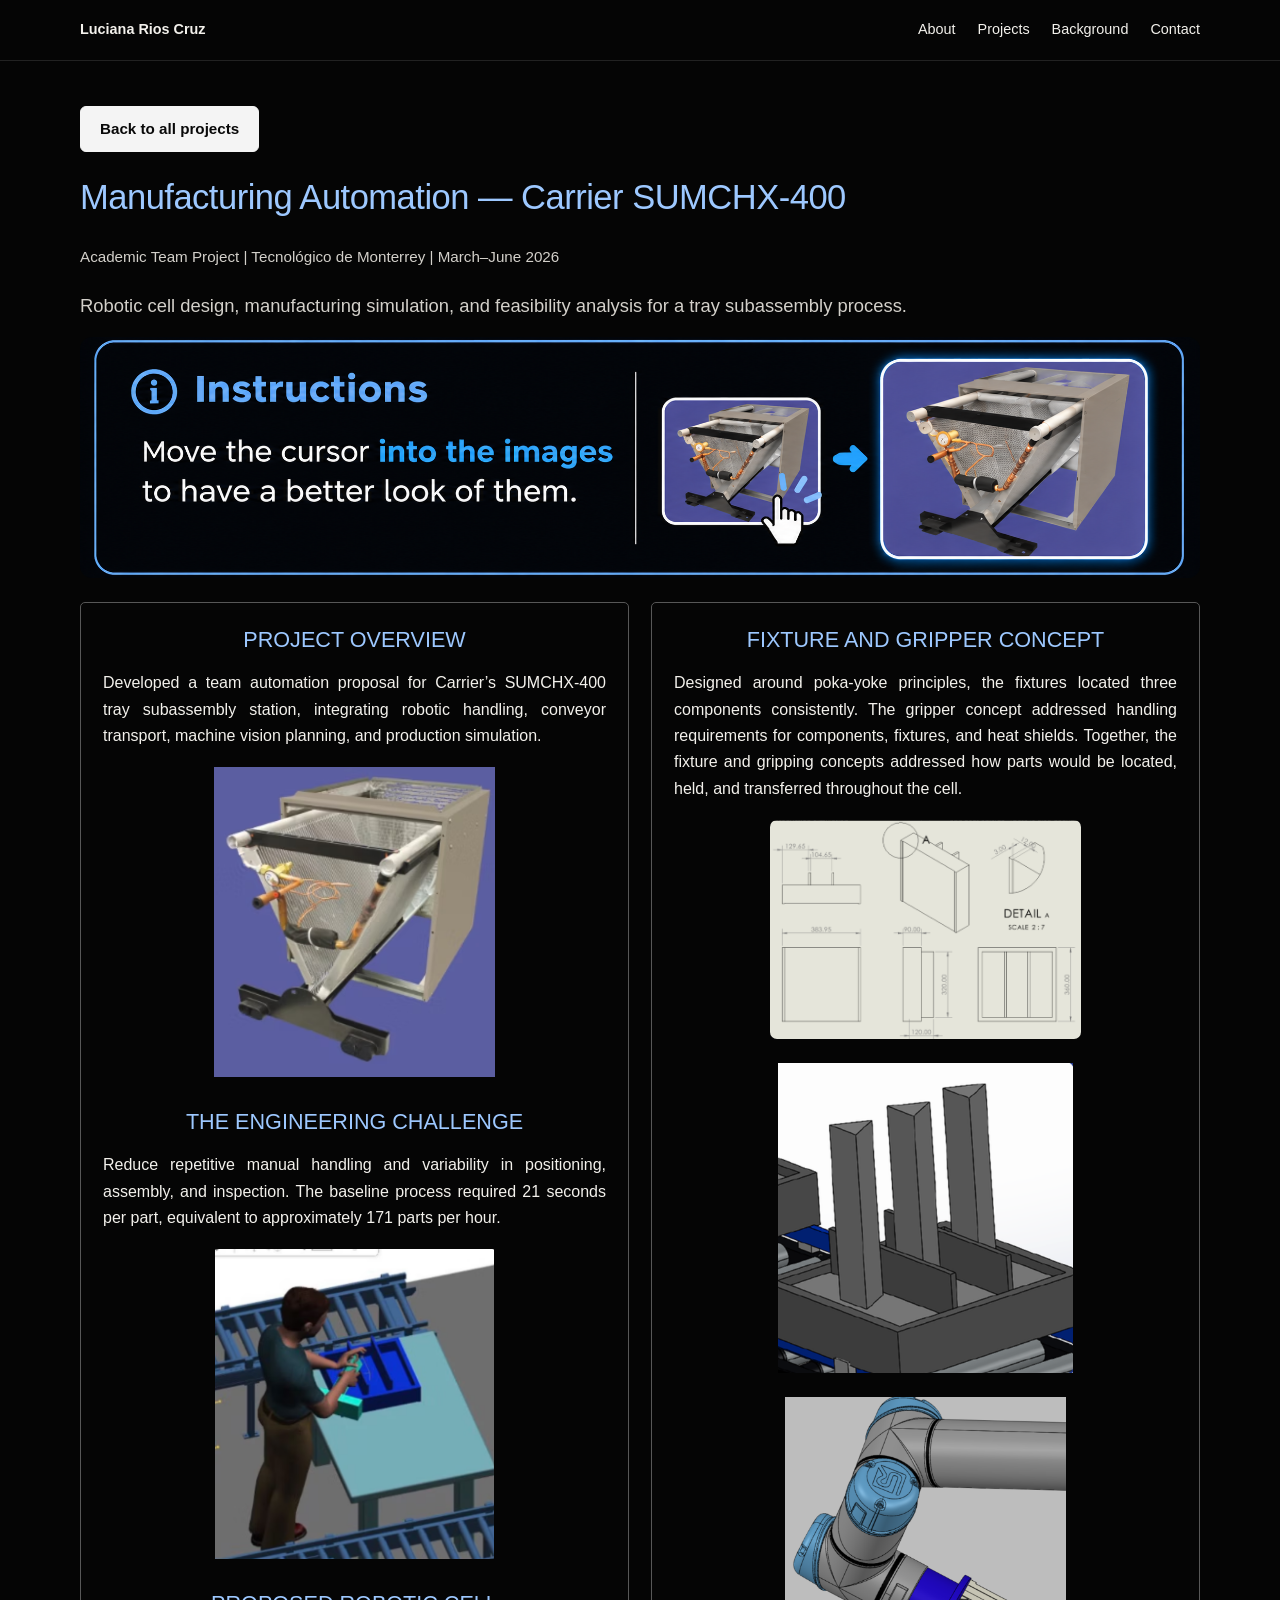
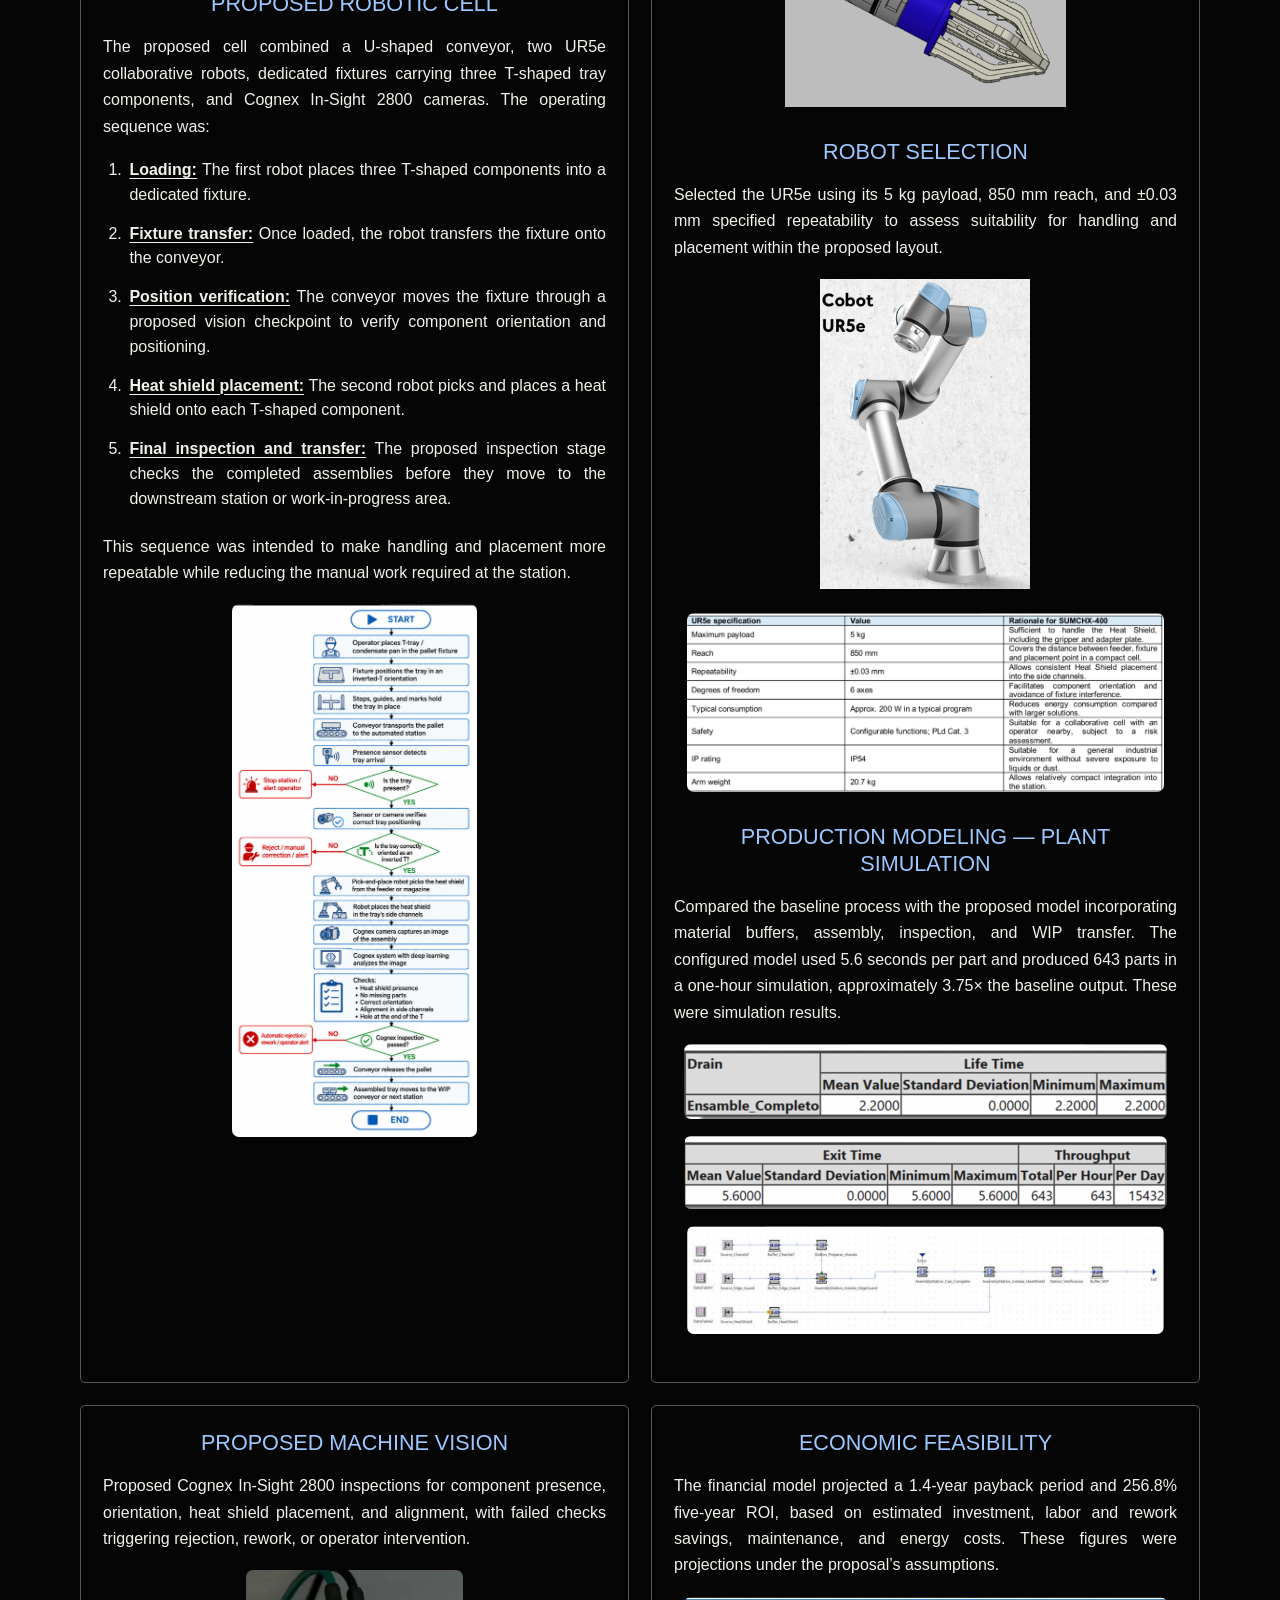
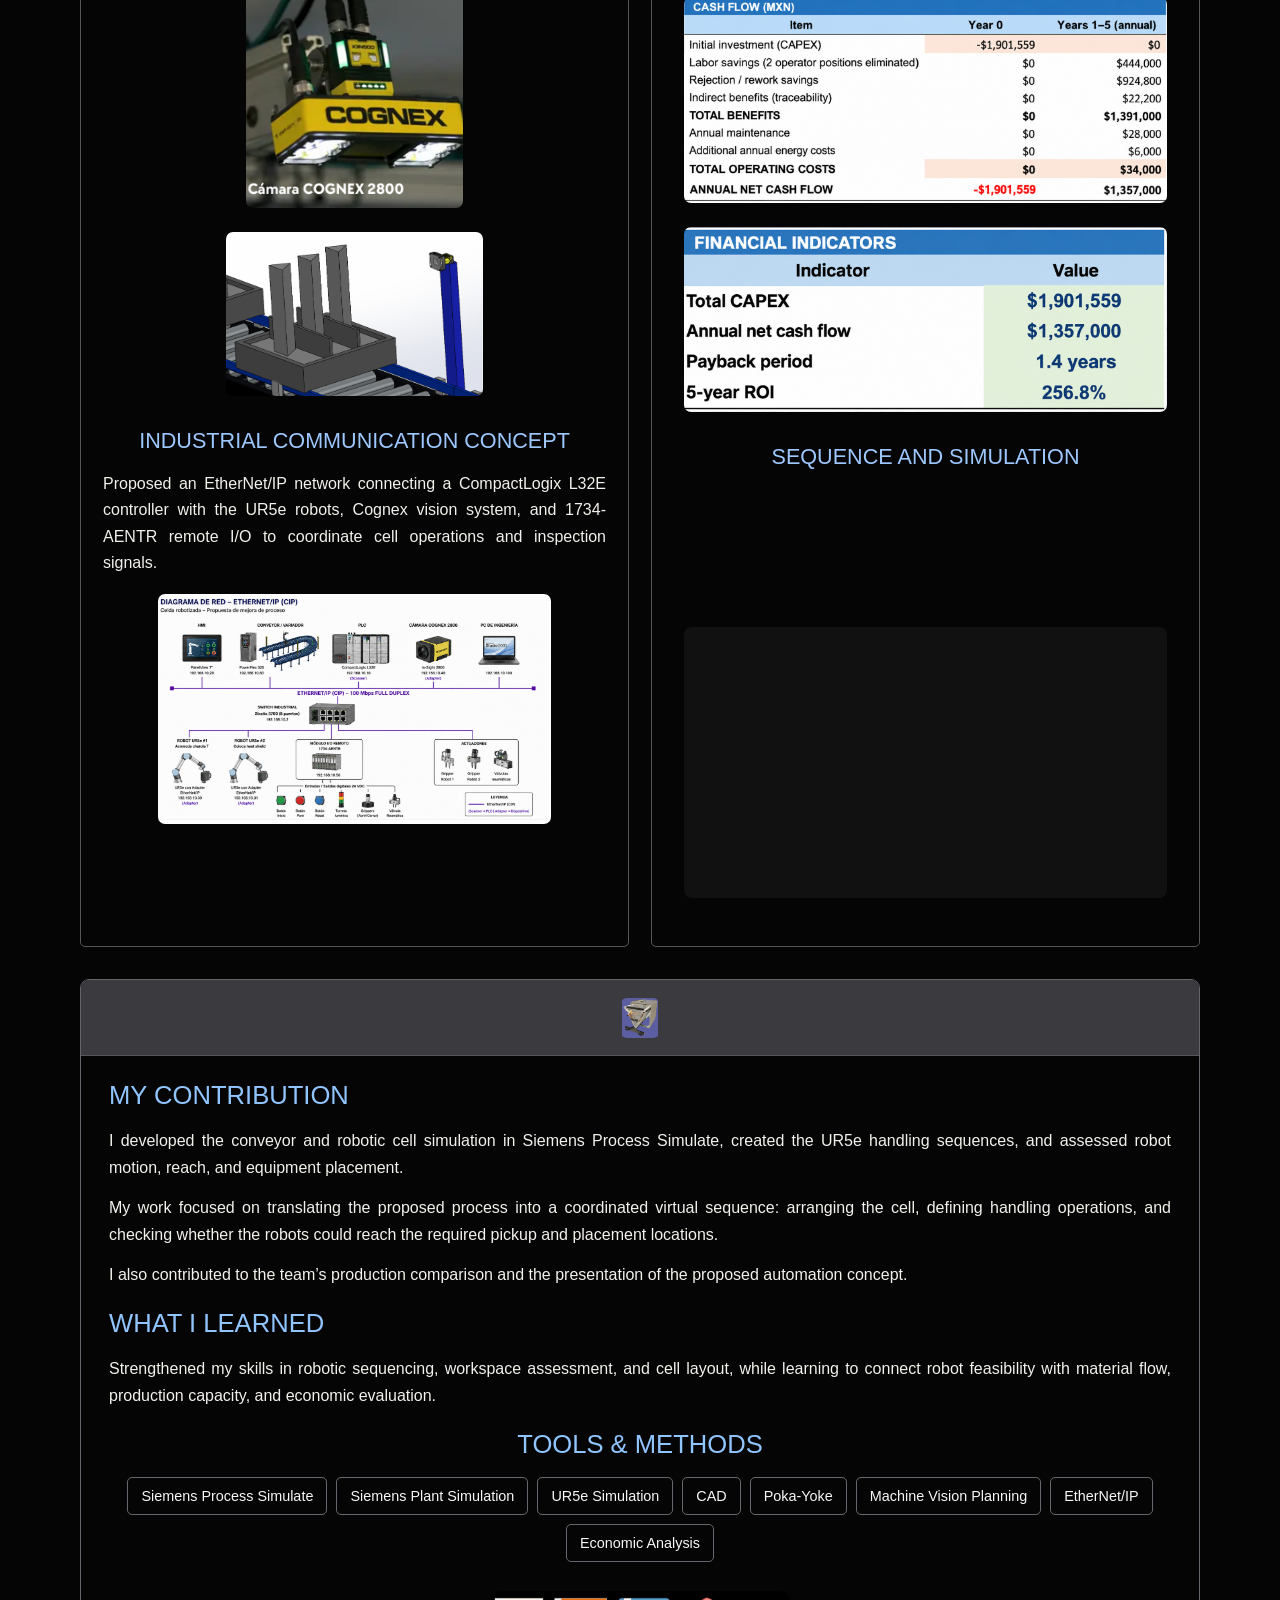
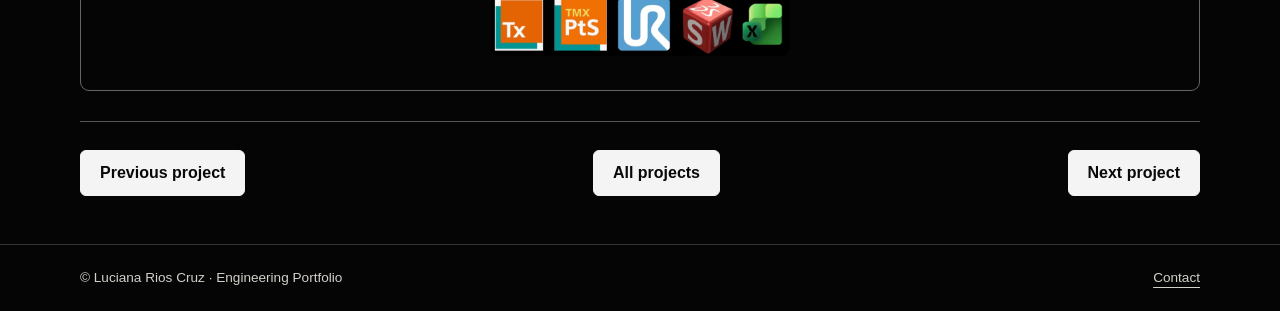
==== carrier.html @ 3697bbb5 "Update carrier.html" ====
<!DOCTYPE html>

<html lang="en">
<head>
<meta charset="utf-8"/><meta content="width=device-width, initial-scale=1" name="viewport"/><meta content="dark" name="color-scheme"/>
<meta content="Engineering portfolio of Luciana Rios Cruz: mechatronics, robotics, automation, vision and control." name="description"/>
<title>Manufacturing Automation — Carrier SUMCHX-400 | Luciana Rios Cruz</title>
<link href="style.css" rel="stylesheet"/>
<style>/* Carrier image sizes: balanced within the original two-column page. */
#main .carrier-figure { margin: 16px auto 24px; width: min(62%, 330px); min-width:0; text-align:center; }
#main .carrier-figure a {display:block; overflow:hidden; border-radius:7px; background:transparent;}
#main .carrier-figure img { display:block; width:100%; height:auto; max-height:310px; object-fit:contain; object-position:center; transition:transform .25s ease; }
#main .carrier-figure a:hover img {transform:none}
#main .carrier-figure a:focus-visible {outline:3px solid #91c6ff;outline-offset:3px}
/* Technical tables and simulation models need more horizontal space to remain readable. */
#main .carrier-figure:has(img[src="carrier-ur5e-specifications.png"]),
#main .carrier-figure:has(img[src="carrier-throughput-results.png"]),
#main .carrier-figure:has(img[src="carrier-plant-simulation-flow.png"]) { width:95%; max-width:620px; }
#main .carrier-figure:has(img[src="carrier-ur5e-specifications.png"]) img,
#main .carrier-figure:has(img[src="carrier-throughput-results.png"]) img,
#main .carrier-figure:has(img[src="carrier-plant-simulation-flow.png"]) img {max-height:none;}
/* The process flowchart belongs directly under Proposed Robotic Cell. */
#main .carrier-figure:has(img[src="carrier-process-flowchart.png"]) {width:min(80%, 245px)}
#main .carrier-figure:has(img[src="carrier-process-flowchart.png"]) img {max-height:none}
@media (max-width:650px){
 #main .carrier-figure {width:min(80%, 340px)}
 #main .carrier-figure:has(img[src="carrier-process-flowchart.png"]) {width:min(72%, 300px)}
 #main .carrier-figure:has(img[src="carrier-ur5e-specifications.png"]),
 #main .carrier-figure:has(img[src="carrier-throughput-results.png"]),
 #main .carrier-figure:has(img[src="carrier-plant-simulation-flow.png"]) {width:100%}
}
@media(prefers-reduced-motion:reduce){#main .carrier-figure img{transition:none}#main .carrier-figure a:hover img{transform:none}}
</style><style>
/* Carrier page typography and readability */
#main .project-top h1 {
  font-size: clamp(1.65rem, 2.7vw, 2.85rem) !important;
  line-height: 1.22 !important;
  letter-spacing: -0.015em;
  font-weight: 400;
  margin-bottom: 22px;
}
@media (min-width: 1050px) {
  #main .project-top h1 { white-space: nowrap; }
}
@media (max-width: 1049px) {
  #main .project-top h1 {
    font-size: clamp(1.55rem, 4.1vw, 2.6rem) !important;
    white-space: normal;
    overflow-wrap: normal;
  }
}
/* Preserve heading alignment; justify body copy in both columns and closing sections. */
#main .project-panel p,
#main .closing p,
#main .project-panel .robotic-sequence li {
  text-align: justify !important;
  text-justify: inter-word;
  hyphens: auto;
}
#main .project-panel .robotic-sequence {
  list-style: decimal outside !important;
  padding-left: 1.45em !important;
  margin: 14px 0 22px;
}
#main .project-panel .robotic-sequence li {
  display: list-item !important;
  margin: 0 0 14px;
  padding-left: 0.2em;
  line-height: 1.55;
}
#main .project-panel .robotic-sequence li u {
  text-decoration: underline;
  text-underline-offset: 3px;
  text-decoration-thickness: 1px;
}
#main .project-panel .robotic-sequence li strong { font-weight: 700; }
@media (max-width: 650px) {
  #main .project-panel p,
  #main .closing p,
  #main .project-panel .robotic-sequence li {
    hyphens: auto;
  }
}
</style><style>
/* Additional Carrier images, sized to match the Gamma-style examples. */
#main .carrier-figure:has(img[src="carrier-cognex-camera.png"]) {
    width: min(43%, 275px);
}
#main .carrier-figure:has(img[src="carrier-vision-checkpoint.png"]) {
    width: min(51%, 355px);
}
#main .carrier-figure:has(img[src="carrier-ethernet-network.png"]),
#main .carrier-figure:has(img[src="carrier-cash-flow.png"]),
#main .carrier-figure:has(img[src="carrier-financial-indicators.png"]),
#main .carrier-figure:has(img[src="carrier-sequence-editor.png"]) {
    width: 96%;
    max-width: 620px;
}
#main .carrier-figure:has(img[src="carrier-ethernet-network.png"]) img,
#main .carrier-figure:has(img[src="carrier-cash-flow.png"]) img,
#main .carrier-figure:has(img[src="carrier-financial-indicators.png"]) img,
#main .carrier-figure:has(img[src="carrier-sequence-editor.png"]) img {
    max-height: none;
}
#main .carrier-figure:has(img[src="carrier-vision-checkpoint.png"]) img,
#main .carrier-figure:has(img[src="carrier-cognex-camera.png"]) img {
    max-height: 280px;
}
@media (max-width: 650px) {
    #main .carrier-figure:has(img[src^="carrier-vision"]),
    #main .carrier-figure:has(img[src="carrier-cognex-camera.png"]) { width: 85%; }
    #main .carrier-figure:has(img[src="carrier-ethernet-network.png"]),
    #main .carrier-figure:has(img[src="carrier-cash-flow.png"]),
    #main .carrier-figure:has(img[src="carrier-financial-indicators.png"]),
    #main .carrier-figure:has(img[src="carrier-sequence-editor.png"]) { width: 100%; }
}
</style><style>
/* Responsive YouTube embed for Sequence and Simulation. */
#main .carrier-video-embed {
  width: 96%;
  max-width: 620px;
  aspect-ratio: 16 / 9;
  margin: 18px auto 24px;
  overflow: hidden;
  border-radius: 8px;
  background: #111;
}
#main .carrier-video-embed iframe {
  display: block;
  width: 100%;
  height: 100%;
  border: 0;
}
@media (max-width: 650px) {
  #main .carrier-video-embed { width: 100%; }
}
</style><style>
/* Match Gamma: both cards in each two-column pair share one height. */
#main .project-grid {
  display: grid !important;
  grid-template-columns: repeat(2, minmax(0, 1fr)) !important;
  gap: 22px !important;
  align-items: stretch !important;
}
#main .project-grid > .project-panel {
  box-sizing: border-box;
  min-width: 0;
  height: 100%;
  align-self: stretch;
}
@media (max-width: 700px) {
  #main .project-grid {
    grid-template-columns: minmax(0, 1fr) !important;
    gap: 18px !important;
  }
}
/* Maintain video proportions and avoid oversizing the cards. */
#main .carrier-video-embed {
  max-width: 620px;
  width: 96%;
  aspect-ratio: 16 / 9;
}
</style><style>
/* Compact network diagram for a better-balanced lower card row. */
#main .carrier-figure:has(img[src="carrier-ethernet-network.png"]) {
  width: min(78%, 460px) !important;
  max-width: 460px !important;
  margin: 14px auto 18px !important;
}
/* Image dimensions and cards remain unchanged; floating hover viewer replaces scale. */
#main .carrier-figure {position:relative}
#main .carrier-figure img {cursor:zoom-in}
#main .carrier-figure a:hover img,
#main .carrier-figure a:focus-visible img {transform:none!important;box-shadow:none!important}
@media(max-width:650px){
  #main .carrier-figure:has(img[src="carrier-ethernet-network.png"]){
    width:94%!important;max-width:none!important;
  }
}
.carrier-hover-preview {
  position:fixed;
  z-index:1200;
  pointer-events:none;
  display:flex;
  opacity:0;
  visibility:hidden;
  transform:translateY(7px);
  transition:opacity 260ms ease, transform 260ms ease, visibility 260ms ease;
  box-sizing:border-box;
  padding:7px;
  background:#151515;
  border:1px solid #777;
  border-radius:10px;
  box-shadow:0 12px 38px rgba(0,0,0,.8);
  align-items:center;
  justify-content:center;
}
.carrier-hover-preview.is-visible {
  opacity:1;
  visibility:visible;
  transform:translateY(0);
}
@media(prefers-reduced-motion:reduce){
  .carrier-hover-preview{transition:none;}
}
.carrier-hover-preview img {
  display:block;
  width:100%;
  height:100%;
  object-fit:contain;
  border-radius:5px;
}
@media(hover:none),(pointer:coarse){.carrier-hover-preview{display:none!important}}
#main .carrier-hover-banner {
  margin:18px auto 4px;
  width:100%;
  max-width:100%;
  text-align:center;
}
#main .carrier-hover-banner img {
  display:block;
  width:100%;
  height:auto;
  border-radius:12px;
}
</style>
<style>
/* Carrier project final summary: one bordered table-like card. */
#main .carrier-summary-card {
  display: block !important;
  width: 100%;
  max-width: none;
  padding: 0 !important;
  margin: 32px 0 30px !important;
  border: 1px solid #64656b !important;
  border-radius: 9px !important;
  overflow: hidden;
  background: #050505 !important;
  box-sizing: border-box;
}
#main .carrier-summary-header {
  height: 76px;
  background: #3b3b3f;
  border-bottom: 1px solid #57575b;
  display: flex;
  justify-content: center;
  align-items: center;
}
#main .carrier-summary-header img {
  width: 40px;
  height: 40px;
  object-fit: contain;
  border-radius: 7px;
}
#main .carrier-summary-body {
  padding: 24px 28px 28px;
}
#main .carrier-summary-body section {
  display: block !important;
  margin: 0 0 20px !important;
  padding: 0 !important;
  border: 0 !important;
  background: transparent !important;
  text-align: left !important;
}
#main .carrier-summary-body section:last-child { margin-bottom: 0 !important; }
#main .carrier-summary-body section h2 {
  text-align: left !important;
  margin: 0 0 16px !important;
  color: #91c5ff;
  font-size: clamp(1.3rem, 2vw, 1.75rem);
  line-height: 1.25;
  font-weight: 400;
}
#main .carrier-summary-body section p {
  text-align: justify !important;
  text-justify: inter-word;
  line-height: 1.65;
  margin: 0 0 14px;
}
#main .carrier-summary-body .tags {
  display: flex !important;
  flex-wrap: wrap;
  justify-content: center;
  gap: 9px !important;
  list-style: none;
  margin: 8px 0 16px !important;
  padding: 0 !important;
}
#main .carrier-summary-body .tags li {
  display: inline-block !important;
  border: 1px solid #66676e !important;
  border-radius: 5px !important;
  padding: 9px 13px !important;
  margin: 0 !important;
  color: #f7f7f7;
  background: transparent !important;
  white-space: normal;
  line-height: 1.25;
}
#main .carrier-tools-logos {
  width: min(310px, 95%);
  max-width: 100%;
  margin: 14px auto 0;
  text-align: center;
}
#main .carrier-tools-logos img {
  width: 100%; height: auto;
  display: block;
  border-radius: 10px;
  transition: transform .2s ease;
}
@media(hover:hover) and (pointer:fine){
  #main .carrier-tools-logos a:hover img {transform:scale(1.07)}
}
@media(max-width:650px){
  #main .carrier-summary-body {padding: 20px 18px 24px}
  #main .carrier-summary-header {height: 64px}
  #main .carrier-summary-body section p {hyphens:auto}
}
@media(prefers-reduced-motion:reduce){
 #main .carrier-tools-logos img {transition:none}
 #main .carrier-tools-logos a:hover img {transform:none}
}

/* Preserve justified prose; center only the Tools & Methods section. */
#main .carrier-summary-body .tools h2 {text-align:center!important}
#main .carrier-summary-body .tools .tags {justify-content:center!important}
#main .carrier-summary-body .tools .tags li {text-align:center!important}
/* The first section stays in its gray-header bordered card. */
#main .carrier-hover-banner {margin: 0 auto 2px!important; padding:0!important}
#main .carrier-hover-banner img {width:100%;height:auto;display:block}
/* Remove excessive gaps around the illustration only. */
#main .project-top {margin-bottom:10px!important;padding-bottom:0!important}
#main .project-top .subtitle {margin-bottom:0!important}
#main .project-grid {margin-top:12px!important}
</style>
<style>
/* Consistent accessible navigation buttons; leaves project cards untouched. */
#main .project-top .back.carrier-nav-button,
#main .project-navigation a.carrier-nav-button {
  display: inline-flex !important;
  align-items:center !important;
  justify-content:center !important;
  text-align:center !important;
  text-decoration:none !important;
  background:#f4f4f4 !important;
  color:#090909 !important;
  border:1px solid #f4f4f4 !important;
  border-radius:6px !important;
  padding:12px 19px !important;
  line-height:1.25 !important;
  font-weight:650 !important;
  min-height:46px !important;
  box-sizing:border-box !important;
  box-shadow:none !important;
  transition:background .18s ease,transform .18s ease !important;
}
#main .project-top .back.carrier-nav-button {margin-bottom:24px !important;}
#main .project-navigation a.carrier-nav-button:hover,
#main .project-top .back.carrier-nav-button:hover {
  background:#cfe5ff !important;
  border-color:#cfe5ff !important;
  transform:translateY(-2px);
}
#main .project-navigation a.carrier-nav-button:focus-visible,
#main .project-top .back.carrier-nav-button:focus-visible {
  outline:3px solid #90c5ff !important;
  outline-offset:3px !important;
}
#main .project-navigation {display:flex !important;align-items:center !important;justify-content:space-between !important;gap:16px !important;}
@media(max-width:600px) {
 #main .project-navigation {flex-wrap:wrap !important;justify-content:center !important;gap:10px !important;}
 #main .project-navigation a.carrier-nav-button {flex:1 1 145px !important;}
}
@media(prefers-reduced-motion:reduce) {
 #main .project-navigation a.carrier-nav-button,
 #main .project-top .back.carrier-nav-button {transition:none!important;}
}
</style>

<style>
/* Spacing adjustment only: description → Instructions → first card row. */
#main .project-top {margin-bottom:0!important;padding-bottom:0!important;}
#main .project-top .subtitle {margin-bottom:0!important;padding-bottom:0!important;}
#main .carrier-hover-banner {margin:0 auto!important;padding:0!important;line-height:0!important;}
#main .carrier-hover-banner img {display:block;width:100%;height:auto;}
#main .project-grid {margin-top:18px!important;}
</style>
<style>
/* Balanced breathing room around the Instructions illustration. */
#main .project-top .subtitle { margin-bottom: 16px !important; }
#main .carrier-hover-banner { margin: 0 auto 8px !important; }
#main .project-grid { margin-top: 24px !important; }
</style>
<style>
/* Separate, readable Plant Simulation tables stacked above the model. */
#main .carrier-figure.carrier-plant-table {
  width:96%; max-width:620px; margin:14px auto 17px;
}
#main .carrier-figure.carrier-plant-table img {
  width:100%; max-height:none; height:auto; object-fit:contain;
}
#main .carrier-figure.carrier-plant-table + .carrier-figure.carrier-plant-table {
  margin-top:0;
}
@media(max-width:650px){
  #main .carrier-figure.carrier-plant-table {width:100%}
}
</style></head>
<body>
<a class="skip" href="#main">Skip to content</a>
<header class="site-header"><nav aria-label="Main navigation" class="wrap"><a class="brand" href="index.html">Luciana Rios Cruz</a><div class="nav-links"><a href="index.html#about">About</a><a href="index.html#projects">Projects</a><a href="background.html">Background</a><a href="index.html#contact">Contact</a></div></nav></header>
<main class="wrap" id="main">
<div class="project-top"><a class="back carrier-nav-button" href="index.html#projects">Back to all projects</a><h1>Manufacturing Automation — Carrier SUMCHX-400</h1><p class="meta">Academic Team Project | Tecnológico de Monterrey | March–June 2026</p><p class="subtitle">Robotic cell design, manufacturing simulation, and feasibility analysis for a tray subassembly process.</p>
<figure class="carrier-hover-banner">
  <img src="carrier-hover-instruction.png"
       alt="Instructions: Move the cursor into the images to have a better look of them. A smaller Carrier tray assembly image becomes a larger preview."
       loading="eager">
</figure></div>
<div class="project-grid">
<div class="project-panel">
<section id="project-overview"><h2>PROJECT OVERVIEW</h2><p>Developed a team automation proposal for Carrier’s SUMCHX-400 tray subassembly station, integrating robotic handling, conveyor transport, machine vision planning, and production simulation.</p><figure class="carrier-figure"><a href="carrier-tray-assembly.png" rel="noopener noreferrer" target="_blank"><img alt="SUMCHX-400 tray subassembly reference" decoding="async" loading="lazy" src="carrier-tray-assembly.png"/></a></figure></section>
<section id="the-engineering-challenge"><h2>THE ENGINEERING CHALLENGE</h2><p>Reduce repetitive manual handling and variability in positioning, assembly, and inspection. The baseline process required 21 seconds per part, equivalent to approximately 171 parts per hour.</p><figure class="carrier-figure"><a href="carrier-manual-station.png" rel="noopener noreferrer" target="_blank"><img alt="Operator handling components at the tray assembly station in the simulation" decoding="async" loading="lazy" src="carrier-manual-station.png"/></a></figure></section>
<section id="proposed-robotic-cell"><h2>PROPOSED ROBOTIC CELL</h2><p>The proposed cell combined a U-shaped conveyor, two UR5e collaborative robots, dedicated fixtures carrying three T-shaped tray components, and Cognex In-Sight 2800 cameras. The operating sequence was:</p>
<ol class="robotic-sequence"><li><u><strong>Loading:</strong></u> The first robot places three T-shaped components into a dedicated fixture.</li><li><u><strong>Fixture transfer:</strong></u> Once loaded, the robot transfers the fixture onto the conveyor.</li><li><u><strong>Position verification:</strong></u> The conveyor moves the fixture through a proposed vision checkpoint to verify component orientation and positioning.</li><li><u><strong>Heat shield placement:</strong></u> The second robot picks and places a heat shield onto each T-shaped component.</li><li><u><strong>Final inspection and transfer:</strong></u> The proposed inspection stage checks the completed assemblies before they move to the downstream station or work-in-progress area.</li></ol>
<p>This sequence was intended to make handling and placement more repeatable while reducing the manual work required at the station.</p><figure class="carrier-figure"><a href="carrier-process-flowchart.png" rel="noopener noreferrer" target="_blank"><img alt="Proposed sequence from loading and inspection through tray release" decoding="async" loading="lazy" src="carrier-process-flowchart.png"/></a></figure></section>
</div>
<div class="project-panel">
<section id="fixture-and-gripper-concept"><h2>FIXTURE AND GRIPPER CONCEPT</h2><p>Designed around poka-yoke principles, the fixtures located three components consistently. The gripper concept addressed handling requirements for components, fixtures, and heat shields. Together, the fixture and gripping concepts addressed how parts would be located, held, and transferred throughout the cell.</p><figure class="carrier-figure"><a href="carrier-fixture-drawing.png" rel="noopener noreferrer" target="_blank"><img alt="Dimensional drawing of the fixture design" decoding="async" loading="lazy" src="carrier-fixture-drawing.png"/></a></figure><figure class="carrier-figure"><a href="carrier-fixture-model.png" rel="noopener noreferrer" target="_blank"><img alt="CAD model of a three-component positioning fixture" decoding="async" loading="lazy" src="carrier-fixture-model.png"/></a></figure><figure class="carrier-figure"><a href="carrier-robot-gripper.png" rel="noopener noreferrer" target="_blank"><img alt="Gripper design attached to a collaborative robot" decoding="async" loading="lazy" src="carrier-robot-gripper.png"/></a></figure></section>
<section id="robot-selection"><h2>ROBOT SELECTION</h2><p>Selected the UR5e using its 5 kg payload, 850 mm reach, and ±0.03 mm specified repeatability to assess suitability for handling and placement within the proposed layout.</p><figure class="carrier-figure"><a href="carrier-ur5e.png" rel="noopener noreferrer" target="_blank"><img alt="UR5e collaborative robot used in the proposed cell" decoding="async" loading="lazy" src="carrier-ur5e.png"/></a></figure><figure class="carrier-figure"><a href="carrier-ur5e-specifications.png" rel="noopener noreferrer" target="_blank"><img alt="Table of UR5e technical specifications and selection rationale" decoding="async" loading="lazy" src="carrier-ur5e-specifications.png"/></a></figure></section>
<section id="production-modeling-plant-simulation"><h2>PRODUCTION MODELING — PLANT SIMULATION</h2><p>Compared the baseline process with the proposed model incorporating material buffers, assembly, inspection, and WIP transfer. The configured model used 5.6 seconds per part and produced 643 parts in a one-hour simulation, approximately 3.75× the baseline output. These were simulation results.</p><figure class="carrier-figure carrier-plant-table"><a href="carrier-plant-lifetime.png" rel="noopener noreferrer" target="_blank"><img alt="Plant Simulation Life Time results: Ensemble_Completo mean 2.2 seconds" decoding="async" loading="lazy" src="carrier-plant-lifetime.png"/></a></figure><figure class="carrier-figure carrier-plant-table"><a href="carrier-plant-exit-throughput.png" rel="noopener noreferrer" target="_blank"><img alt="Plant Simulation Exit Time and Throughput results: 5.6 seconds per piece and 643 units per hour" decoding="async" loading="lazy" src="carrier-plant-exit-throughput.png"/></a></figure><figure class="carrier-figure"><a href="carrier-plant-simulation-flow.png" rel="noopener noreferrer" target="_blank"><img alt="Plant Simulation production flow model with sources buffers assembly and inspection" decoding="async" loading="lazy" src="carrier-plant-simulation-flow.png"/></a></figure></section>
</div>
<div class="project-panel">
<section id="proposed-machine-vision"><h2>PROPOSED MACHINE VISION</h2><p>Proposed Cognex In-Sight 2800 inspections for component presence, orientation, heat shield placement, and alignment, with failed checks triggering rejection, rework, or operator intervention.</p><figure class="carrier-figure"><a href="carrier-cognex-camera.png" rel="noopener noreferrer" target="_blank"><img alt="Cognex In-Sight 2800 industrial camera" decoding="async" loading="lazy" src="carrier-cognex-camera.png"/></a></figure><figure class="carrier-figure"><a href="carrier-vision-checkpoint.png" rel="noopener noreferrer" target="_blank"><img alt="Simulated camera checkpoint for tray orientation and presence" decoding="async" loading="lazy" src="carrier-vision-checkpoint.png"/></a></figure></section>
<section id="industrial-communication-concept"><h2>INDUSTRIAL COMMUNICATION CONCEPT</h2><p>Proposed an EtherNet/IP network connecting a CompactLogix L32E controller with the UR5e robots, Cognex vision system, and 1734-AENTR remote I/O to coordinate cell operations and inspection signals.</p><figure class="carrier-figure"><a href="carrier-ethernet-network.png" rel="noopener noreferrer" target="_blank"><img alt="Proposed EtherNet/IP architecture connecting robot controllers, cameras, PLC and I/O" decoding="async" loading="lazy" src="carrier-ethernet-network.png"/></a></figure></section>
</div>
<div class="project-panel">
<section id="economic-feasibility"><h2>ECONOMIC FEASIBILITY</h2><p>The financial model projected a 1.4-year payback period and 256.8% five-year ROI, based on estimated investment, labor and rework savings, maintenance, and energy costs. These figures were projections under the proposal’s assumptions.</p><figure class="carrier-figure"><a href="carrier-cash-flow.png" rel="noopener noreferrer" target="_blank"><img alt="Estimated cash flow in Mexican pesos for the automation proposal" decoding="async" loading="lazy" src="carrier-cash-flow.png"/></a></figure><figure class="carrier-figure"><a href="carrier-financial-indicators.png" rel="noopener noreferrer" target="_blank"><img alt="Projected investment, cash flow, payback and five-year ROI" decoding="async" loading="lazy" src="carrier-financial-indicators.png"/></a></figure></section><section id="sequence-and-simulation"><h2>SEQUENCE AND SIMULATION</h2><figure class="carrier-figure"><a href="carrier-sequence-editor.png" rel="noopener noreferrer" target="_blank"><img alt="Siemens Process Simulate robot sequence editor timeline" decoding="async" loading="lazy" src="carrier-sequence-editor.png"/></a></figure><div class="carrier-video-embed"><iframe allow="accelerometer; autoplay; clipboard-write; encrypted-media; gyroscope; picture-in-picture; web-share" allowfullscreen="True" loading="lazy" referrerpolicy="strict-origin-when-cross-origin" src="https://www.youtube-nocookie.com/embed/rNXQirdwtNo?autoplay=1&amp;mute=1&amp;loop=1&amp;playlist=rNXQirdwtNo&amp;playsinline=1&amp;rel=0" title="Carrier robotic cell sequence and simulation"></iframe></div></section>
</div>
</div>
<div class="closing carrier-summary-card"><div class="carrier-summary-header"><img alt="" loading="lazy" src="carrier-tray-assembly.png"/></div>



<div class="carrier-summary-body"><section id="my-contribution"><h2>MY CONTRIBUTION</h2><p>I developed the conveyor and robotic cell simulation in Siemens Process Simulate, created the UR5e handling sequences, and assessed robot motion, reach, and equipment placement.</p><p>My work focused on translating the proposed process into a coordinated virtual sequence: arranging the cell, defining handling operations, and checking whether the robots could reach the required pickup and placement locations.</p><p>I also contributed to the team’s production comparison and the presentation of the proposed automation concept.</p></section><section id="what-i-learned"><h2>WHAT I LEARNED</h2><p>Strengthened my skills in robotic sequencing, workspace assessment, and cell layout, while learning to connect robot feasibility with material flow, production capacity, and economic evaluation.</p></section><section class="tools"><h2>TOOLS &amp; METHODS</h2><ul class="tags"><li>Siemens Process Simulate</li><li>Siemens Plant Simulation</li><li>UR5e Simulation</li><li>CAD</li><li>Poka-Yoke</li><li>Machine Vision Planning</li><li>EtherNet/IP</li><li>Economic Analysis</li></ul><figure class="carrier-tools-logos"><a href="carrier-software-logos.png" rel="noopener noreferrer" target="_blank" title="View software logos"><img alt="Software used: Siemens Tecnomatix Process Simulate, Siemens Plant Simulation, Universal Robots, SolidWorks and Microsoft Excel" loading="lazy" src="carrier-software-logos.png"/></a></figure></section></div></div>
<nav aria-label="Project navigation" class="project-navigation"><a class="carrier-nav-button" href="cab-climate.html">Previous project</a><a class="button light carrier-nav-button" href="index.html#projects">All projects</a><a class="carrier-nav-button" href="machine-vision.html">Next project</a></nav>
</main><footer><div class="wrap">© Luciana Rios Cruz · Engineering Portfolio<a href="index.html#contact">Contact</a></div></footer>

<script>
(() => {
  // Mismo mecanismo de visualización flotante que Computed Torque Control.
  // El tamaño sigue la relación de aspecto natural de la imagen.
  const preview = document.createElement('div');
  preview.className = 'carrier-hover-preview';
  preview.setAttribute('aria-hidden','true');
  const enlarged = document.createElement('img');
  preview.appendChild(enlarged);
  document.body.appendChild(preview);
  const hoverCapable = window.matchMedia('(hover:hover) and (pointer:fine)');
  const hide = () => { preview.classList.remove('is-visible'); };

  // The enlarged image is pinned to the opposite side of the viewport.
  // It does not follow the cursor or cross into the source image's half.
  function fitAndPin(image) {
    const rect = image.getBoundingClientRect();
    const centerX = rect.left + rect.width / 2;
    const sourceOnLeft = centerX < window.innerWidth / 2;
    const margin = 16;
    const gutter = 28;
    const half = window.innerWidth / 2;
    const boxWidth = Math.max(120, half - margin - gutter);
    const boxHeight = Math.max(160, window.innerHeight - margin * 2);
    const iw = image.naturalWidth || image.width || 800;
    const ih = image.naturalHeight || image.height || 600;
    const ratio = iw / ih;
    const contentWidth = boxWidth - 16;
    const contentHeight = boxHeight - 16;
    const scale = Math.min(contentWidth / iw, contentHeight / ih);
    const w = Math.max(1, Math.round(iw * scale + 16));
    const h = Math.max(1, Math.round(ih * scale + 16));
    const left = sourceOnLeft
      ? window.innerWidth - margin - w
      : margin;
    const top = Math.max(margin, Math.round((window.innerHeight - h) / 2));
    preview.style.width = w + 'px';
    preview.style.height = h + 'px';
    preview.style.left = left + 'px';
    preview.style.top = top + 'px';
  }

  document.querySelectorAll('#main .carrier-figure img').forEach(img => {
    img.addEventListener('mouseenter', e => {
      if(!hoverCapable.matches) return;
      enlarged.src = img.currentSrc || img.src;
      enlarged.alt = img.alt || 'Enlarged image';
      fitAndPin(img);
      preview.classList.add('is-visible');
    });
    img.addEventListener('mouseleave', hide);
    img.addEventListener('click',hide);
  });
  window.addEventListener('scroll', hide, {passive:true});
  window.addEventListener('resize', hide);
  window.addEventListener('blur', hide);
  document.addEventListener('keydown',e => {if(e.key==='Escape') hide()});
})();
</script>
</body></html>
---- style.css ----
:root{color-scheme:dark;--bg:#050505;--text:#f3f1ec;--blue:#9dc8ff;--strong:#5795f4;--line:#575757;--muted:#d3d0ca}
*{box-sizing:border-box}html{scroll-behavior:smooth;scroll-padding-top:90px}body{margin:0;background:var(--bg);color:var(--text);font:1rem/1.65 Arial,Helvetica,sans-serif}.wrap{width:min(1120px,calc(100% - 64px));margin:auto}a{color:inherit;text-underline-offset:5px}a:hover{color:var(--blue)}a:focus-visible{outline:3px solid var(--blue);outline-offset:5px}h1,h2,h3,p{margin-top:0}h1,h2,h3{line-height:1.25}h1{font-size:clamp(2.1rem,4.5vw,3.2rem);font-weight:500;color:var(--blue);margin-bottom:20px}h2{font-weight:400;color:var(--blue);font-size:1.8rem;margin-bottom:24px}h3{font-weight:400;color:var(--blue);font-size:1.3rem}p{margin-bottom:18px}strong{font-weight:700}.site-header{border-bottom:1px solid #222}.site-header nav{display:flex;justify-content:space-between;align-items:center;gap:24px;padding:18px 0;font-size:.9rem}.brand{font-weight:700;text-decoration:none}.nav-links{display:flex;flex-wrap:wrap;gap:22px}.nav-links a{text-decoration:none}.skip{position:absolute;left:12px;top:-90px;padding:12px;background:white;color:black;z-index:10}.skip:focus{top:12px}.hero{padding:64px 0 0}.hero h1{font-weight:700;color:var(--strong);margin-bottom:4px}.profession{font-size:1.45rem;color:var(--blue);line-height:1.4;margin-bottom:32px}.intro-copy{max-width:940px;text-align:center;margin:0 auto 26px}.buttons{display:flex;flex-wrap:wrap;gap:10px;margin:28px 0}.button{display:inline-flex;align-items:center;justify-content:center;border:1px solid #bbb;border-radius:5px;padding:9px 17px;font-weight:700;text-decoration:none;min-height:44px}.button.light{background:#f4f4f4;color:#070707;border-color:#f4f4f4}.button:hover{background:#a1c9ff;color:#050505;border-color:#a1c9ff}.home-section{padding-top:94px}.education-grid{display:grid;grid-template-columns:1fr 1fr;gap:20px;margin-top:24px}.education{border:1px solid var(--line);border-radius:5px;padding:25px}.education h3{margin-bottom:12px}.education-place{margin-bottom:6px}.meta{color:var(--muted);font-size:.95rem}.projects-grid{display:grid;grid-template-columns:repeat(4,1fr);gap:38px 24px;margin-top:44px}.project-card{text-align:center;border-bottom:2px solid #555;display:flex;flex-direction:column;padding:0 4px 24px}.project-card h3{font-size:1.25rem;margin-bottom:14px}.project-card h3 a{text-decoration:none}.project-card p{margin-bottom:14px}.project-card .meta{margin-top:auto}.go{align-self:center;font-weight:bold;min-height:40px;padding:5px 15px}.timeline{display:grid;grid-template-columns:repeat(6,1fr);padding:0;list-style:none;gap:8px;margin:36px 0 50px}.timeline li{border-top:3px solid #5c9cf0;padding-top:14px}.timeline li:nth-child(2){border-color:#69b46a}.timeline li:nth-child(3){border-color:#d58b40}.timeline li:nth-child(4){border-color:#d9b44c}.timeline li:nth-child(5){border-color:#a47ae5}.timeline li:nth-child(6){border-color:#d17caa}.timeline span{font-weight:bold;font-size:.9rem;color:var(--blue)}.timeline p{font-size:.9rem;margin-top:8px;line-height:1.45}.contact{padding-bottom:60px}.project-top{padding:45px 0 30px}.back{display:inline-block;font-size:.95rem;margin-bottom:28px}.project-top h1{font-size:clamp(1.9rem,4vw,2.8rem)}.project-top .meta{margin:26px 0 22px}.subtitle{font-size:1.15rem;color:var(--muted)}.project-grid,.background-grid{display:grid;grid-template-columns:1fr 1fr;gap:20px;align-items:start}.project-panel{padding:24px 22px;border:1px solid var(--line);border-radius:5px;text-align:center;min-width:0}.project-panel section+section{margin-top:32px}.project-panel h2,.closing h2{font-size:1.35rem;font-weight:400;margin-bottom:16px}.project-panel h3{font-size:1.05rem;margin:22px 0 12px}.project-panel p{overflow-wrap:anywhere}.project-panel p:last-child{margin-bottom:0}.equation{font-family:Georgia,serif;font-size:1.15rem;padding:10px 0}.closing{padding:40px 0 0;text-align:center;max-width:960px;margin:auto}.closing section{margin-bottom:34px}.tags{list-style:none;display:flex;flex-wrap:wrap;justify-content:center;gap:8px;padding:0}.tags li{border:1px solid var(--line);padding:6px 12px;border-radius:4px;font-size:.9rem}.project-navigation{display:flex;justify-content:space-between;align-items:center;gap:18px;border-top:1px solid var(--line);padding:28px 0 48px;margin-top:30px}.background-grid .project-panel{height:100%}.background-grid h3{margin-top:24px}.background-grid p{margin-bottom:24px}footer{border-top:1px solid #333;padding:22px 0;font-size:.85rem;color:var(--muted)}footer .wrap{display:flex;justify-content:space-between;gap:20px}
@media(min-width:1500px){.wrap{width:min(1180px,calc(100% - 100px))}}
@media(max-width:950px){.projects-grid{grid-template-columns:repeat(2,1fr)}.timeline{grid-template-columns:repeat(3,1fr);row-gap:24px}}
@media(max-width:600px){.wrap{width:calc(100% - 36px)}.site-header nav{flex-direction:column;align-items:flex-start;gap:10px}.nav-links{gap:18px}.hero{padding-top:36px}.profession{font-size:1.2rem}.home-section{padding-top:60px}.intro-copy{text-align:left}.education-grid,.project-grid,.background-grid{grid-template-columns:1fr}.projects-grid{gap:28px 16px}.project-card h3{font-size:1.15rem}.project-card p{font-size:.95rem}.project-panel{padding:22px 17px}.project-navigation{flex-wrap:wrap;justify-content:center}.timeline{grid-template-columns:repeat(2,1fr)}h2{font-size:1.65rem}}
@media(max-width:380px){.projects-grid{grid-template-columns:1fr}}
@media(prefers-reduced-motion:reduce){html{scroll-behavior:auto}}

/* Intro portrait */
.intro-copy{display:grid;grid-template-columns:270px minmax(0,1fr);gap:38px;align-items:start;max-width:none;margin:36px 0 28px}.portrait{display:block;width:100%;height:auto;border-radius:5px}.intro-text p:last-child{margin-bottom:0}@media(max-width:750px){.intro-copy{grid-template-columns:210px minmax(0,1fr);gap:24px}}@media(max-width:600px){.intro-copy{grid-template-columns:1fr;gap:26px}.portrait{width:min(270px,100%);margin:auto}.intro-text{text-align:left}}
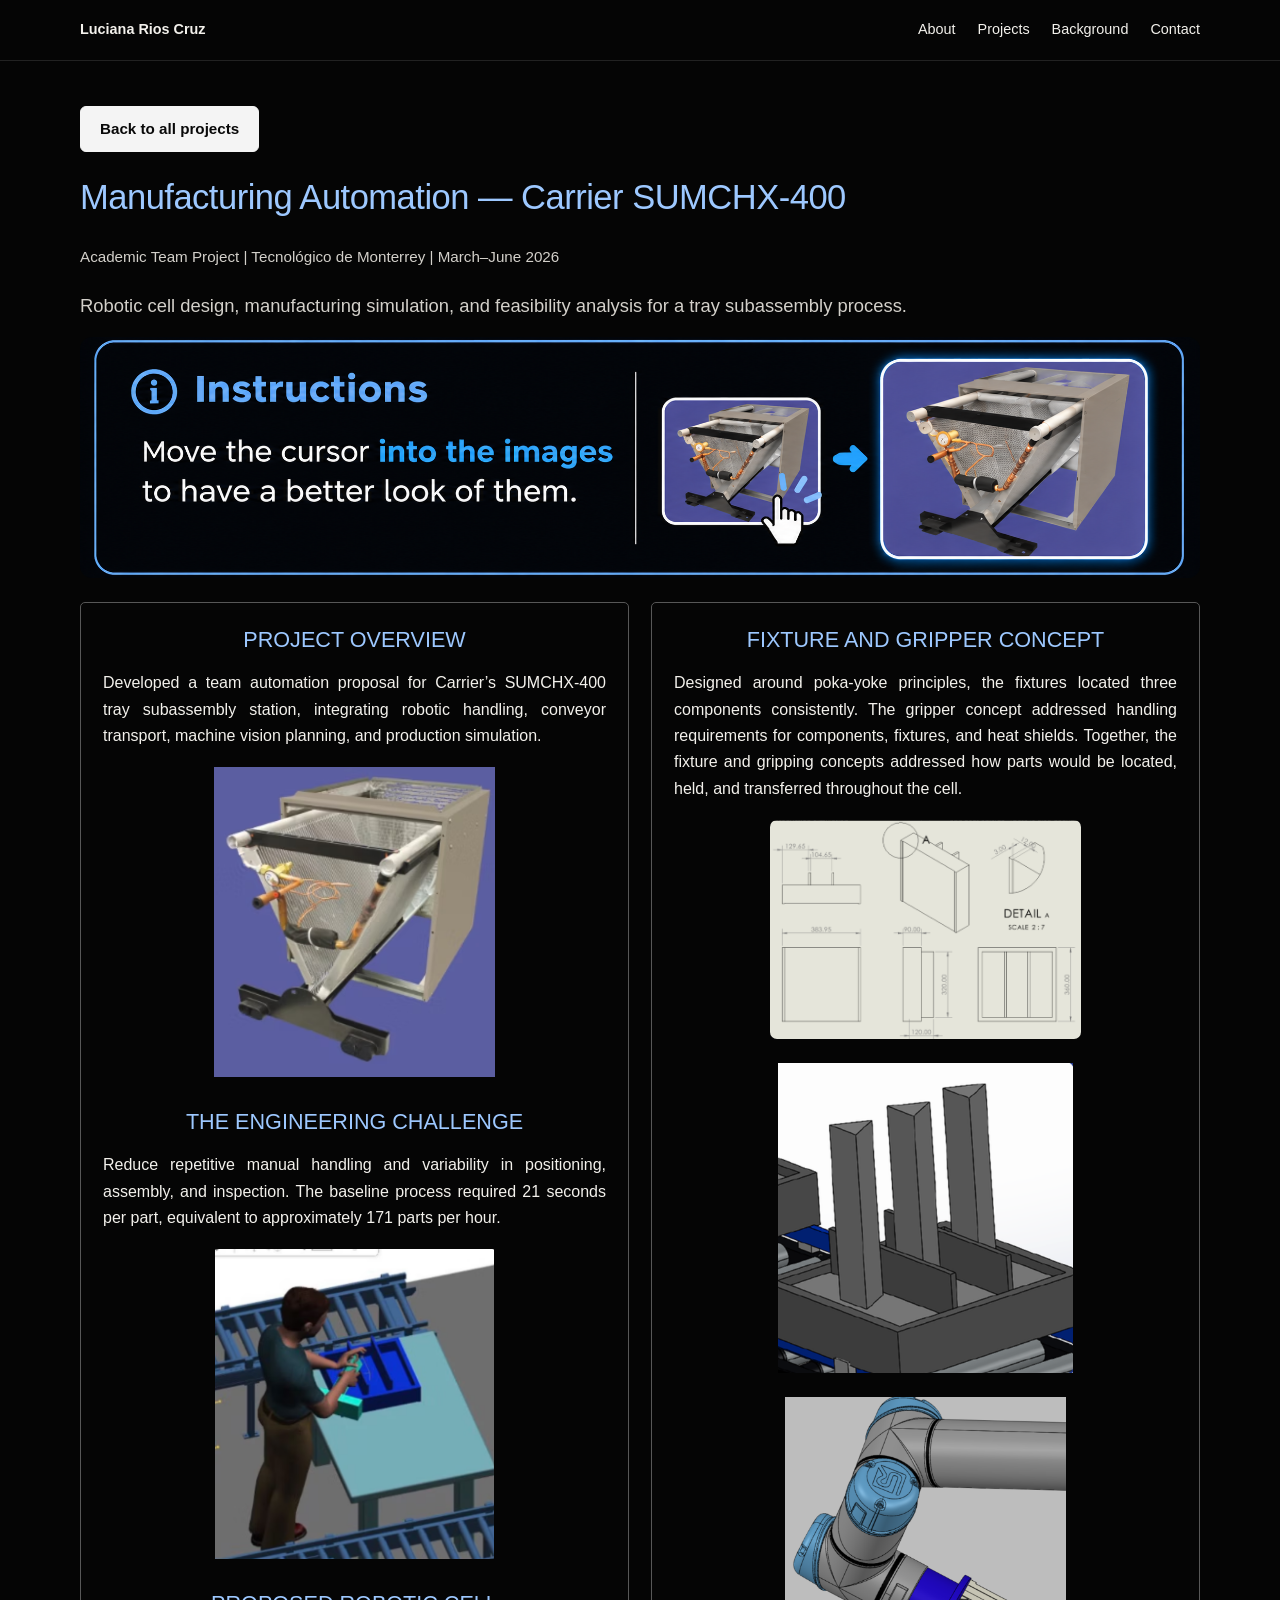
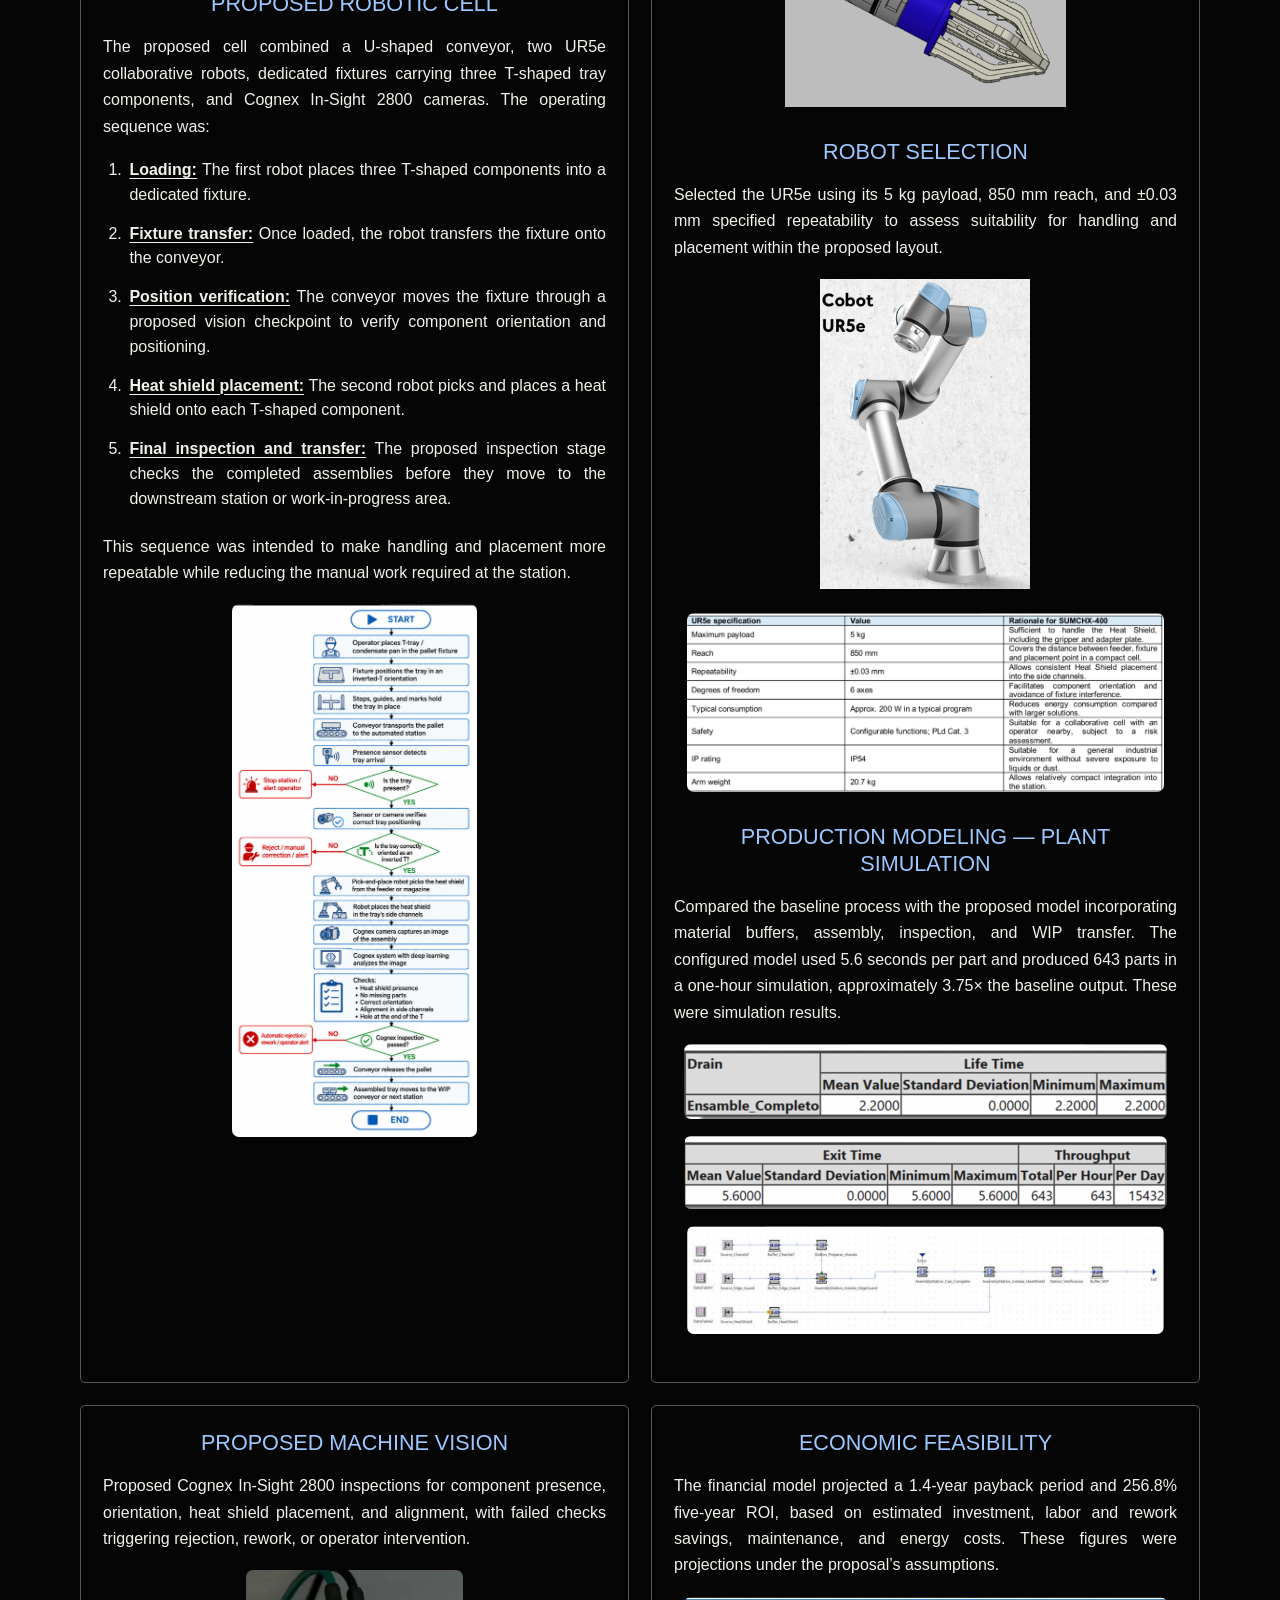
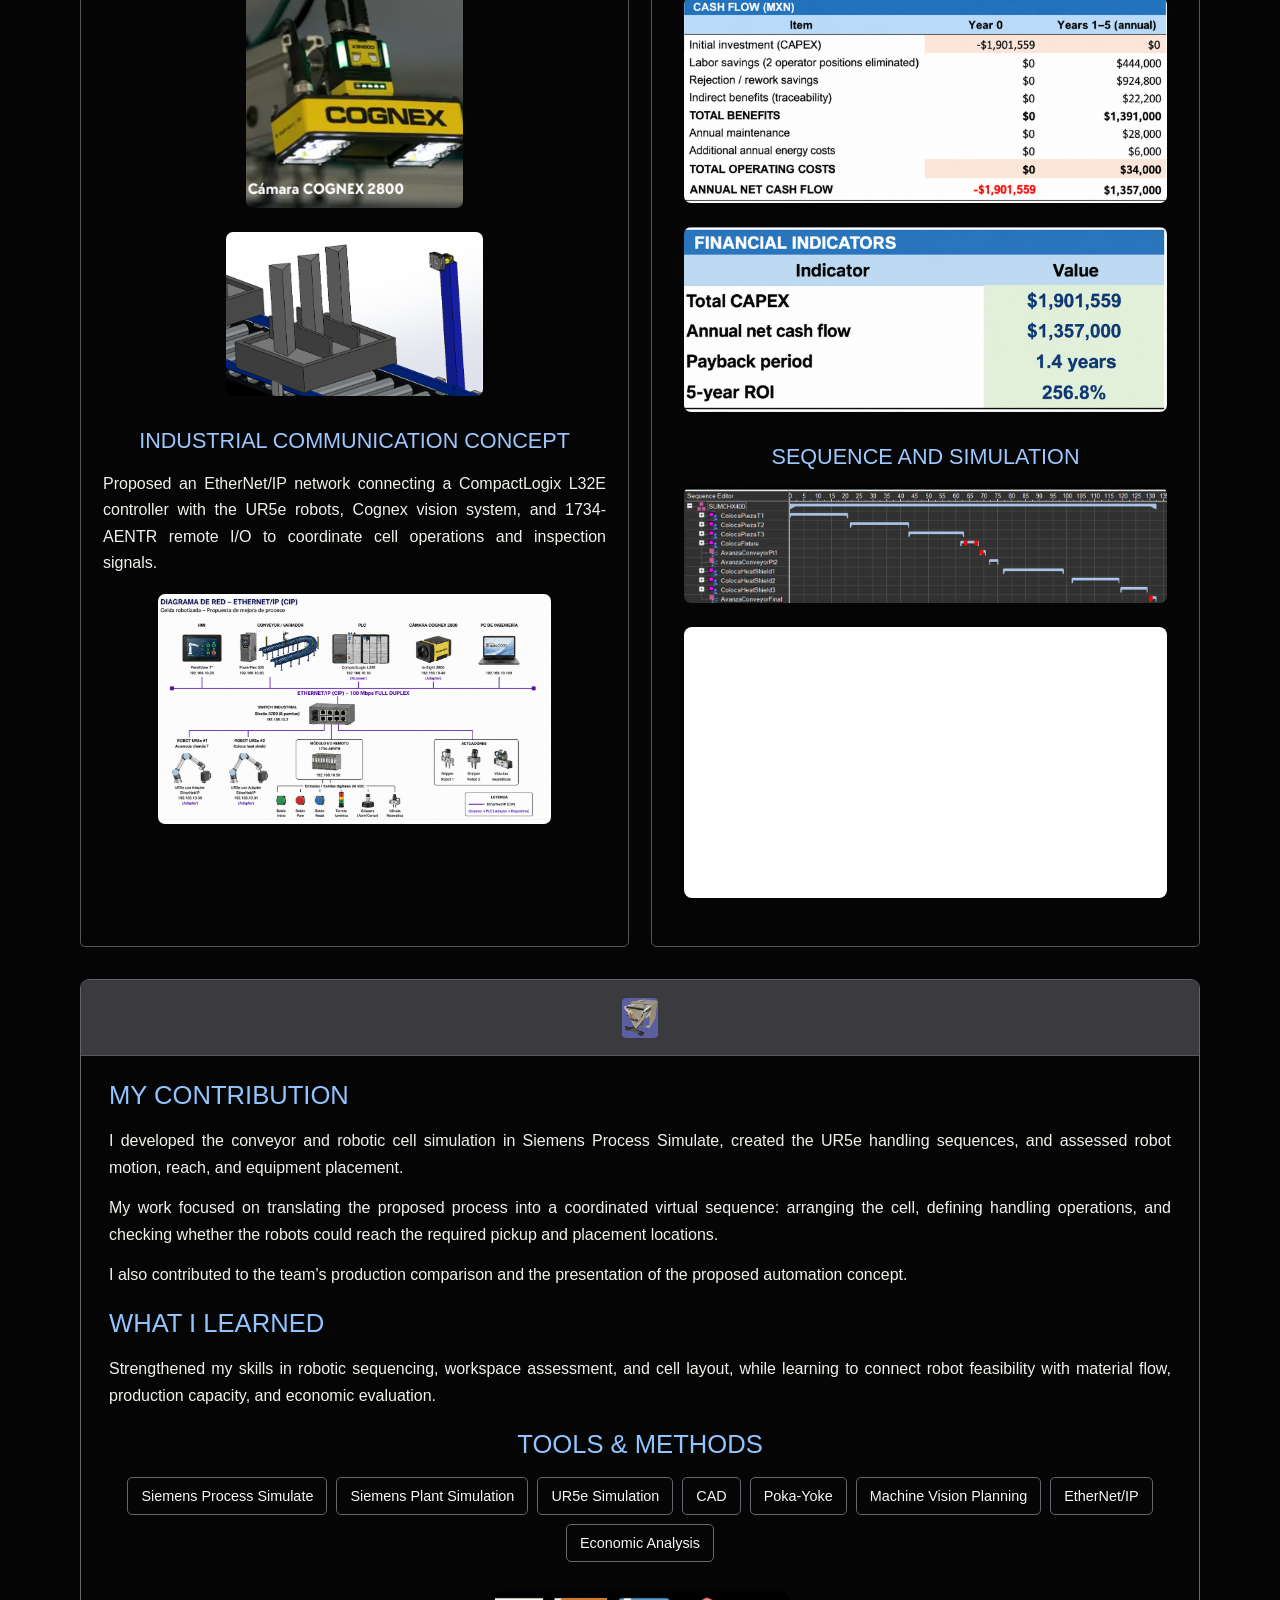
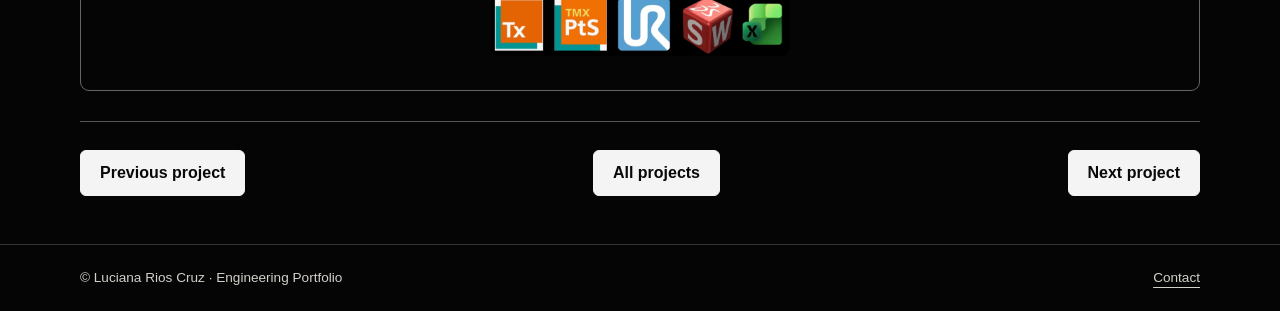
==== commit 105167cb: "Update carrier.html" ====
--- a/carrier.html
+++ b/carrier.html
@@ -20,11 +20,11 @@
 #main .carrier-figure:has(img[src="carrier-throughput-results.png"]) img,
 #main .carrier-figure:has(img[src="carrier-plant-simulation-flow.png"]) img {max-height:none;}
 /* The process flowchart belongs directly under Proposed Robotic Cell. */
-#main .carrier-figure:has(img[src="carrier-process-flowchart.png"]) {width:min(80%, 245px)}
+#main .carrier-figure:has(img[src="carrier-process-flowchart.png"]) {width:min(60%, 245px)}
 #main .carrier-figure:has(img[src="carrier-process-flowchart.png"]) img {max-height:none}
 @media (max-width:650px){
  #main .carrier-figure {width:min(80%, 340px)}
- #main .carrier-figure:has(img[src="carrier-process-flowchart.png"]) {width:min(72%, 300px)}
+ #main .carrier-figure:has(img[src="carrier-process-flowchart.png"]) {width:min(80%, 300px)}
  #main .carrier-figure:has(img[src="carrier-ur5e-specifications.png"]),
  #main .carrier-figure:has(img[src="carrier-throughput-results.png"]),
  #main .carrier-figure:has(img[src="carrier-plant-simulation-flow.png"]) {width:100%}
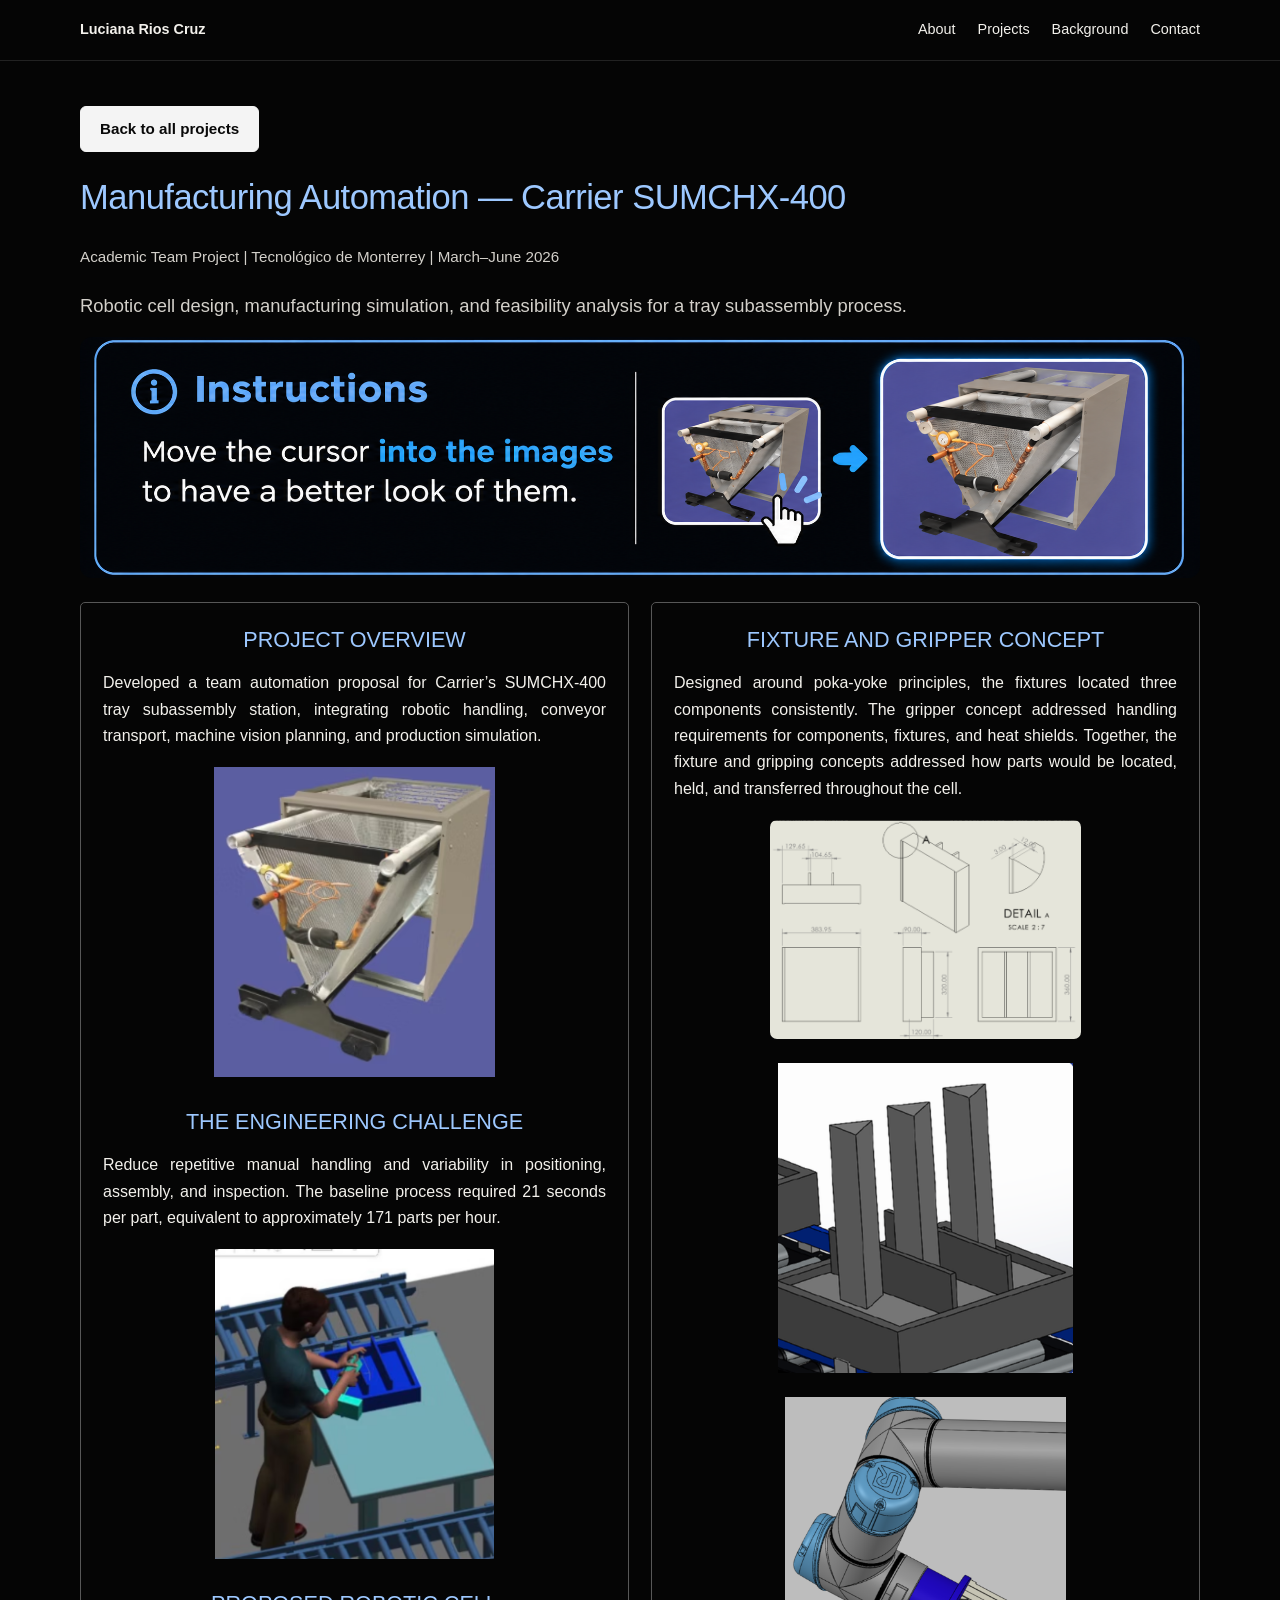
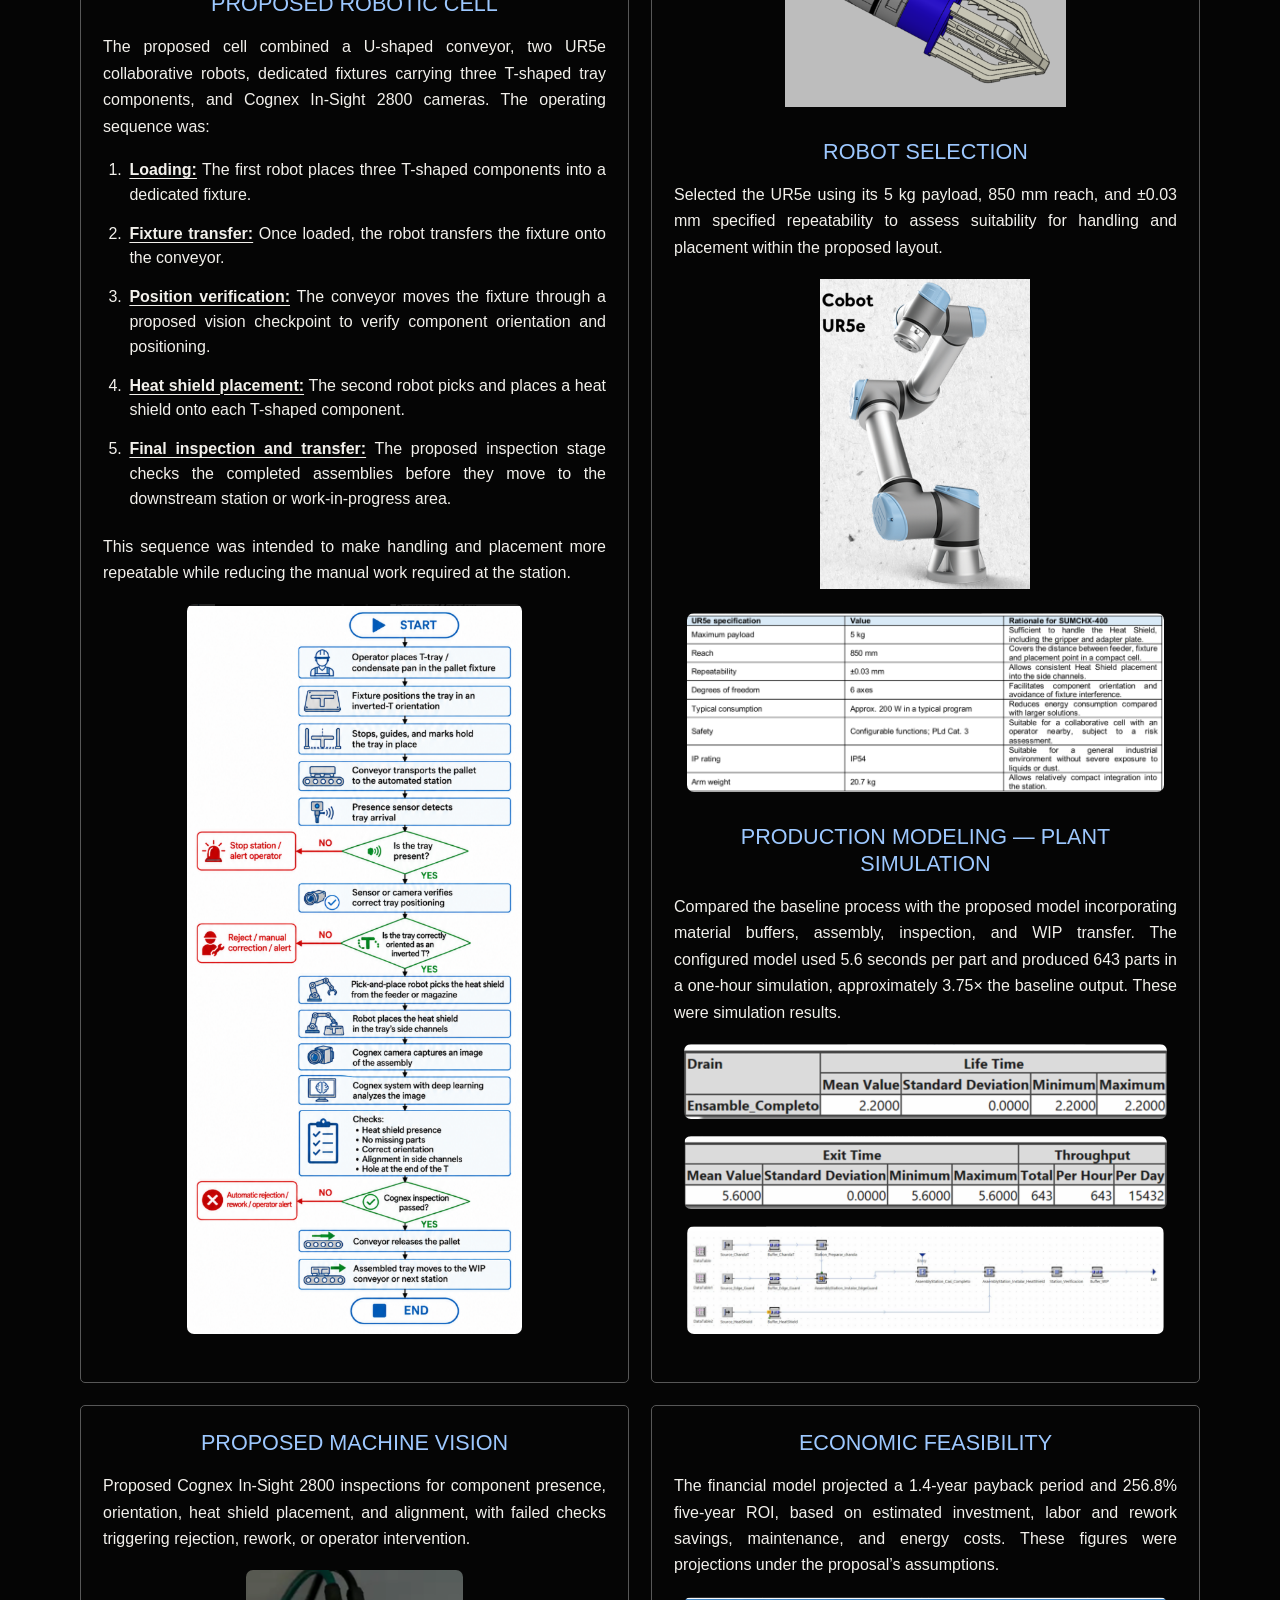
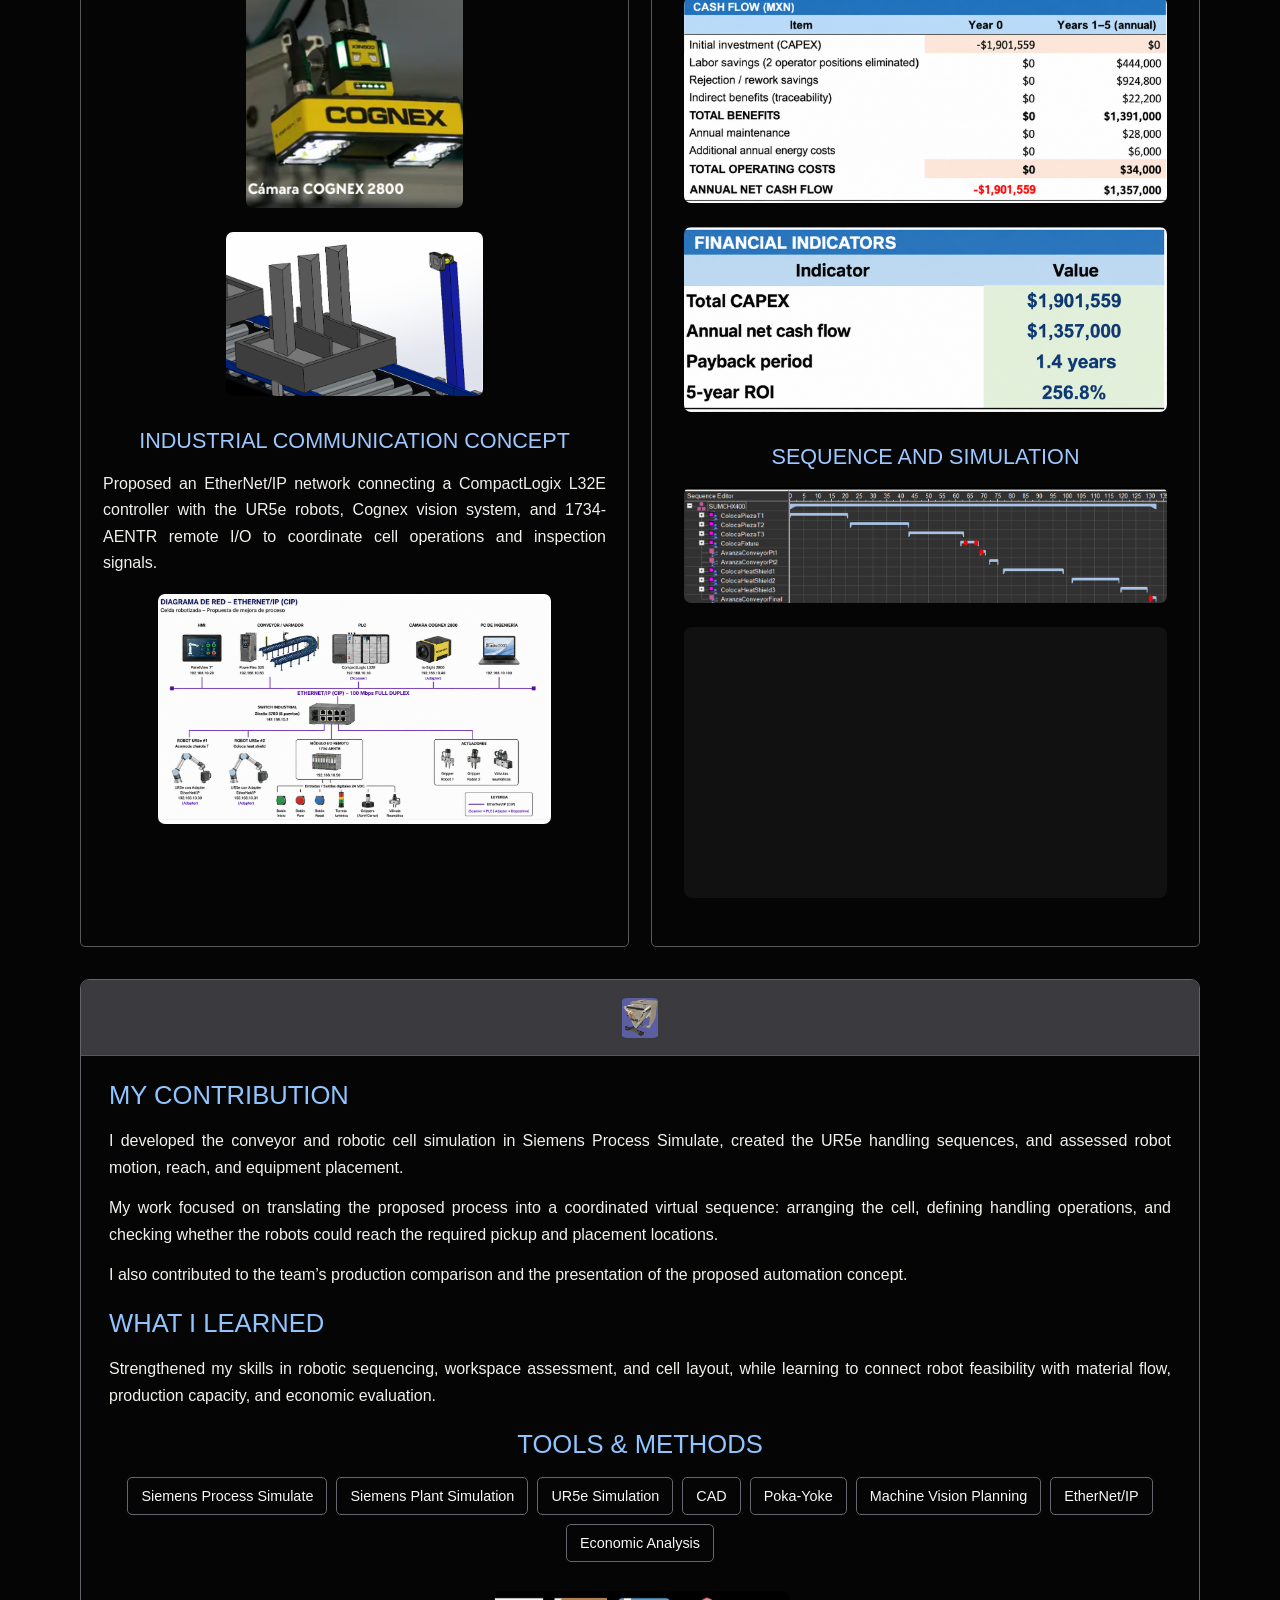
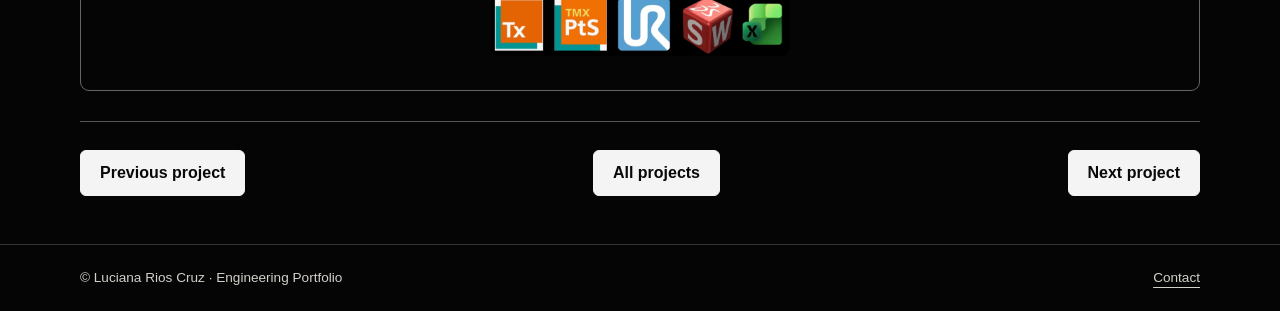
==== commit 079bb282: "Add files via upload" ====
--- a/carrier.html
+++ b/carrier.html
@@ -20,11 +20,11 @@
 #main .carrier-figure:has(img[src="carrier-throughput-results.png"]) img,
 #main .carrier-figure:has(img[src="carrier-plant-simulation-flow.png"]) img {max-height:none;}
 /* The process flowchart belongs directly under Proposed Robotic Cell. */
-#main .carrier-figure:has(img[src="carrier-process-flowchart.png"]) {width:min(60%, 245px)}
+#main .carrier-figure:has(img[src="carrier-process-flowchart.png"]) {width:min(59%, 305px)}
 #main .carrier-figure:has(img[src="carrier-process-flowchart.png"]) img {max-height:none}
 @media (max-width:650px){
  #main .carrier-figure {width:min(80%, 340px)}
- #main .carrier-figure:has(img[src="carrier-process-flowchart.png"]) {width:min(80%, 300px)}
+ #main .carrier-figure:has(img[src="carrier-process-flowchart.png"]) {width:min(72%, 300px)}
  #main .carrier-figure:has(img[src="carrier-ur5e-specifications.png"]),
  #main .carrier-figure:has(img[src="carrier-throughput-results.png"]),
  #main .carrier-figure:has(img[src="carrier-plant-simulation-flow.png"]) {width:100%}
@@ -506,4 +506,39 @@
   document.addEventListener('keydown',e => {if(e.key==='Escape') hide()});
 })();
 </script>
-</body></html>
+
+<script>
+/* Align the bottom of the robotic-process flowchart with the Plant Simulation diagram.
+   Respects each image's natural aspect ratio and the existing mobile layout. */
+(function () {
+  const left = document.querySelector('#proposed-robotic-cell img[src="carrier-process-flowchart.png"]');
+  const right = document.querySelector('#production-modeling-plant-simulation img[src="carrier-plant-simulation-flow.png"]');
+  if (!left || !right) return;
+  const figure = left.closest('figure');
+  const mobile = window.matchMedia('(max-width:700px)');
+  function alignFlowchart() {
+    if (mobile.matches) { figure.style.removeProperty('width'); return; }
+    if (!left.naturalWidth || !left.naturalHeight || !right.complete) return;
+    // Reset first to avoid cumulative changes between window resizes.
+    figure.style.removeProperty('width');
+    const top = left.getBoundingClientRect().top;
+    const bottom = right.getBoundingClientRect().bottom;
+    const targetHeight = bottom - top;
+    const maxWidth = figure.parentElement.clientWidth * 0.92;
+    const width = Math.min(maxWidth, targetHeight * left.naturalWidth / left.naturalHeight);
+    if (width > 0 && targetHeight > 0) figure.style.width = width.toFixed(1) + 'px';
+  }
+  let scheduled = false;
+  function scheduleAlign() {
+    if (scheduled) return;
+    scheduled=true;
+    requestAnimationFrame(() => {scheduled=false;alignFlowchart();});
+  }
+  [left,right].forEach(img => { if(!img.complete) img.addEventListener('load',scheduleAlign,{once:true}); });
+  window.addEventListener('load',scheduleAlign);
+  window.addEventListener('resize',scheduleAlign,{passive:true});
+  if(document.fonts && document.fonts.ready) document.fonts.ready.then(scheduleAlign);
+  scheduleAlign();
+})();
+</script>
+</body></html>
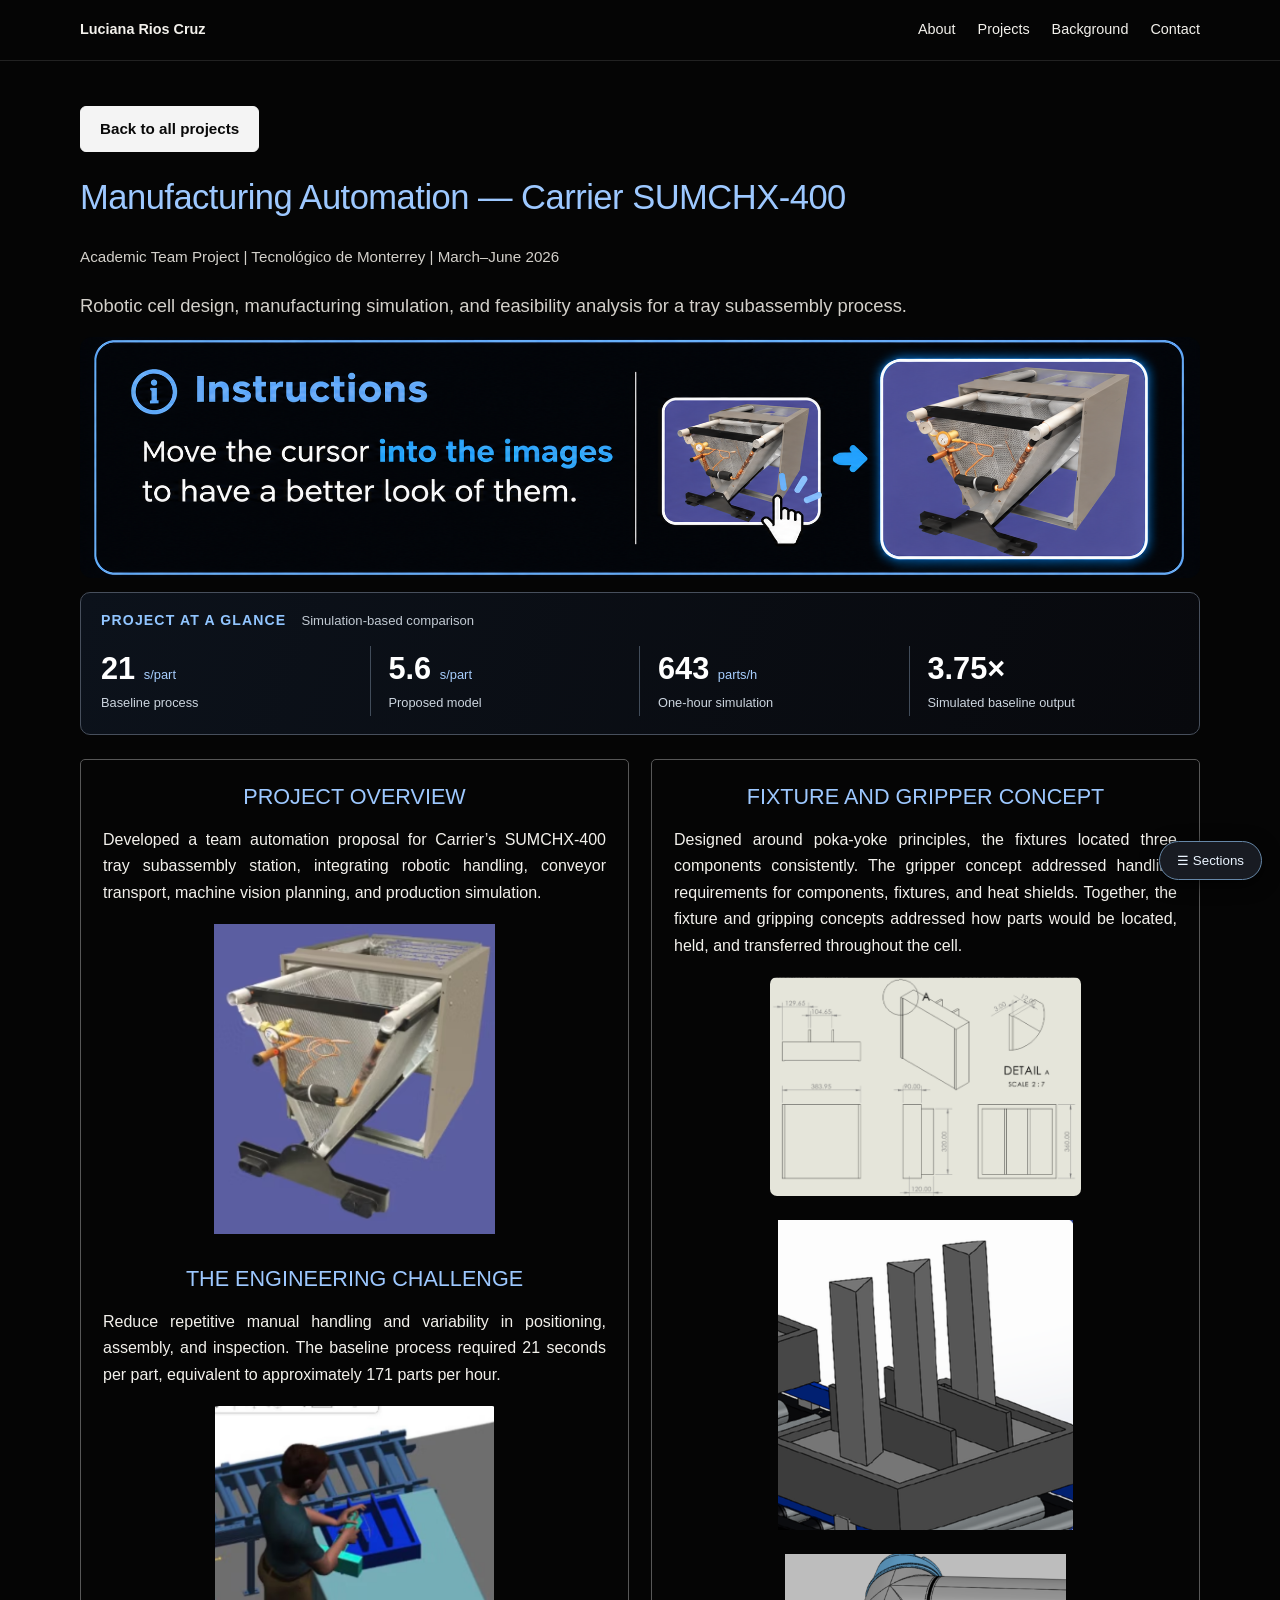
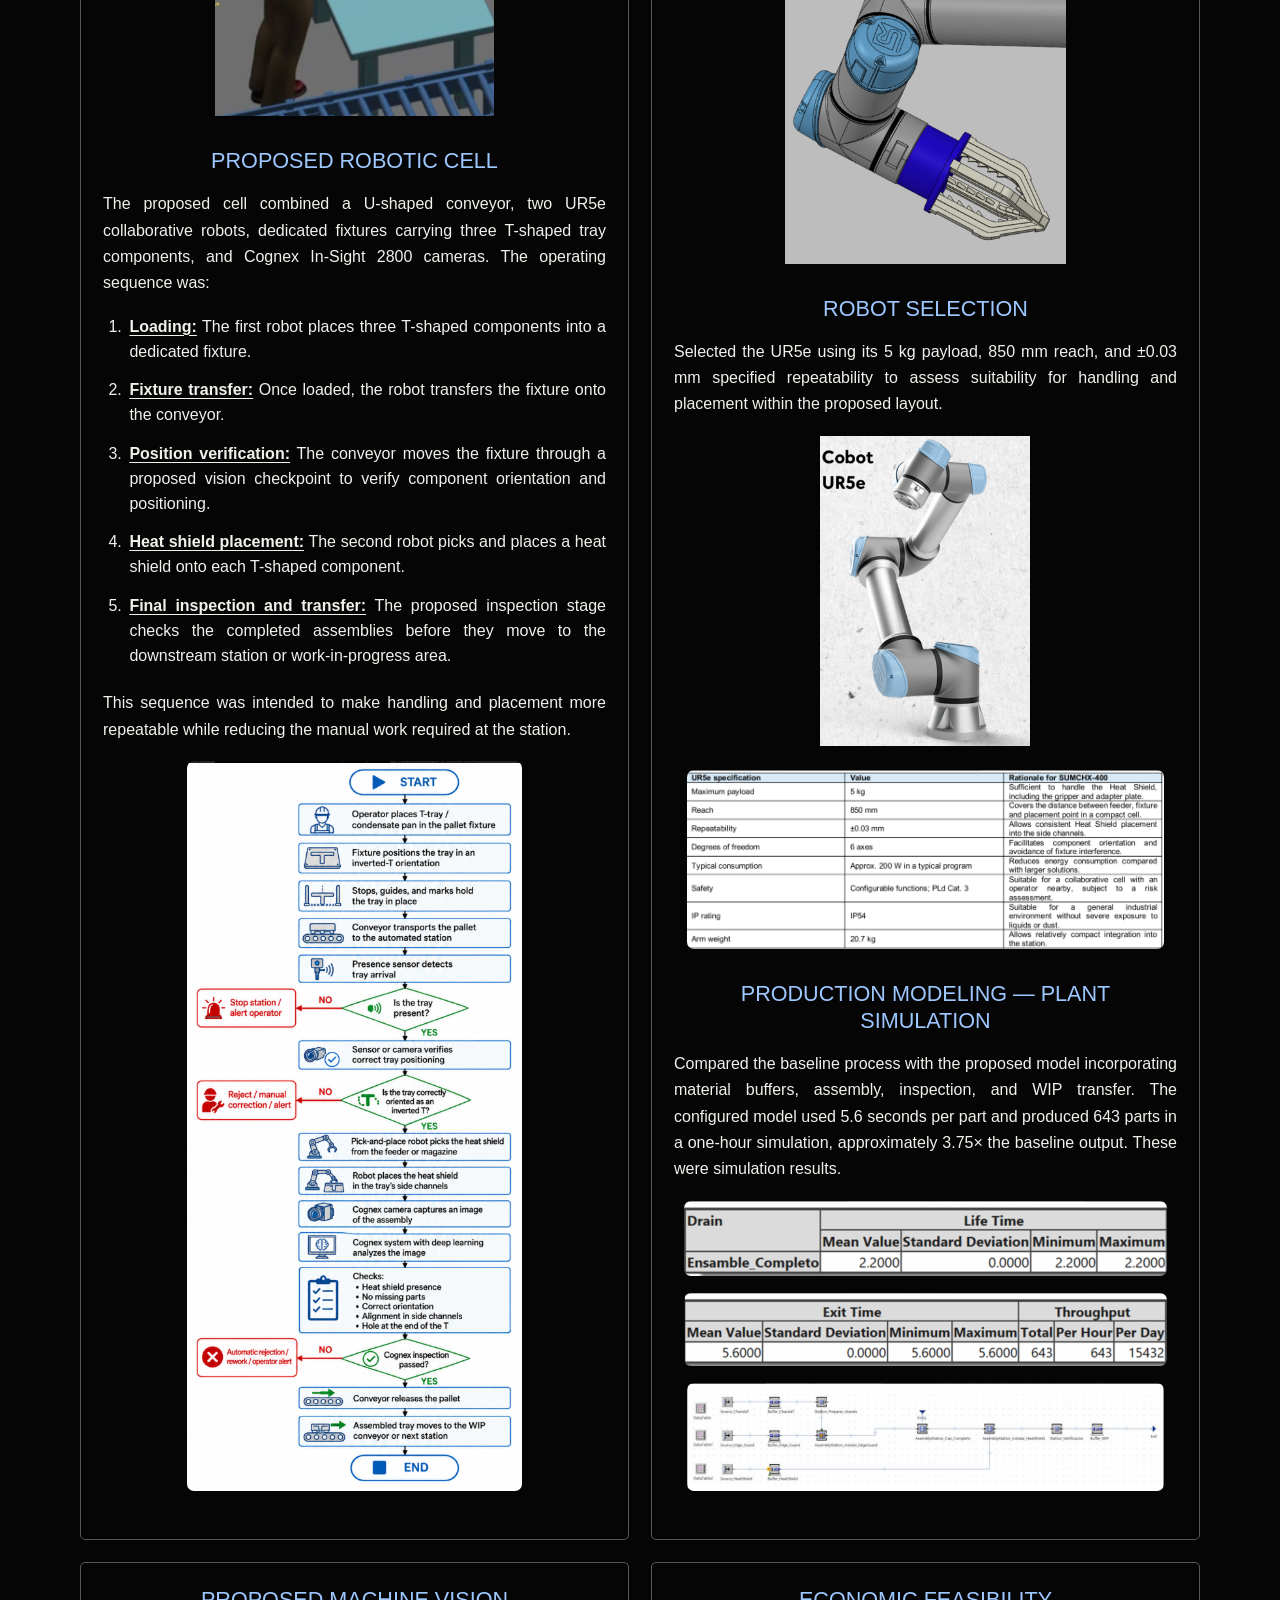
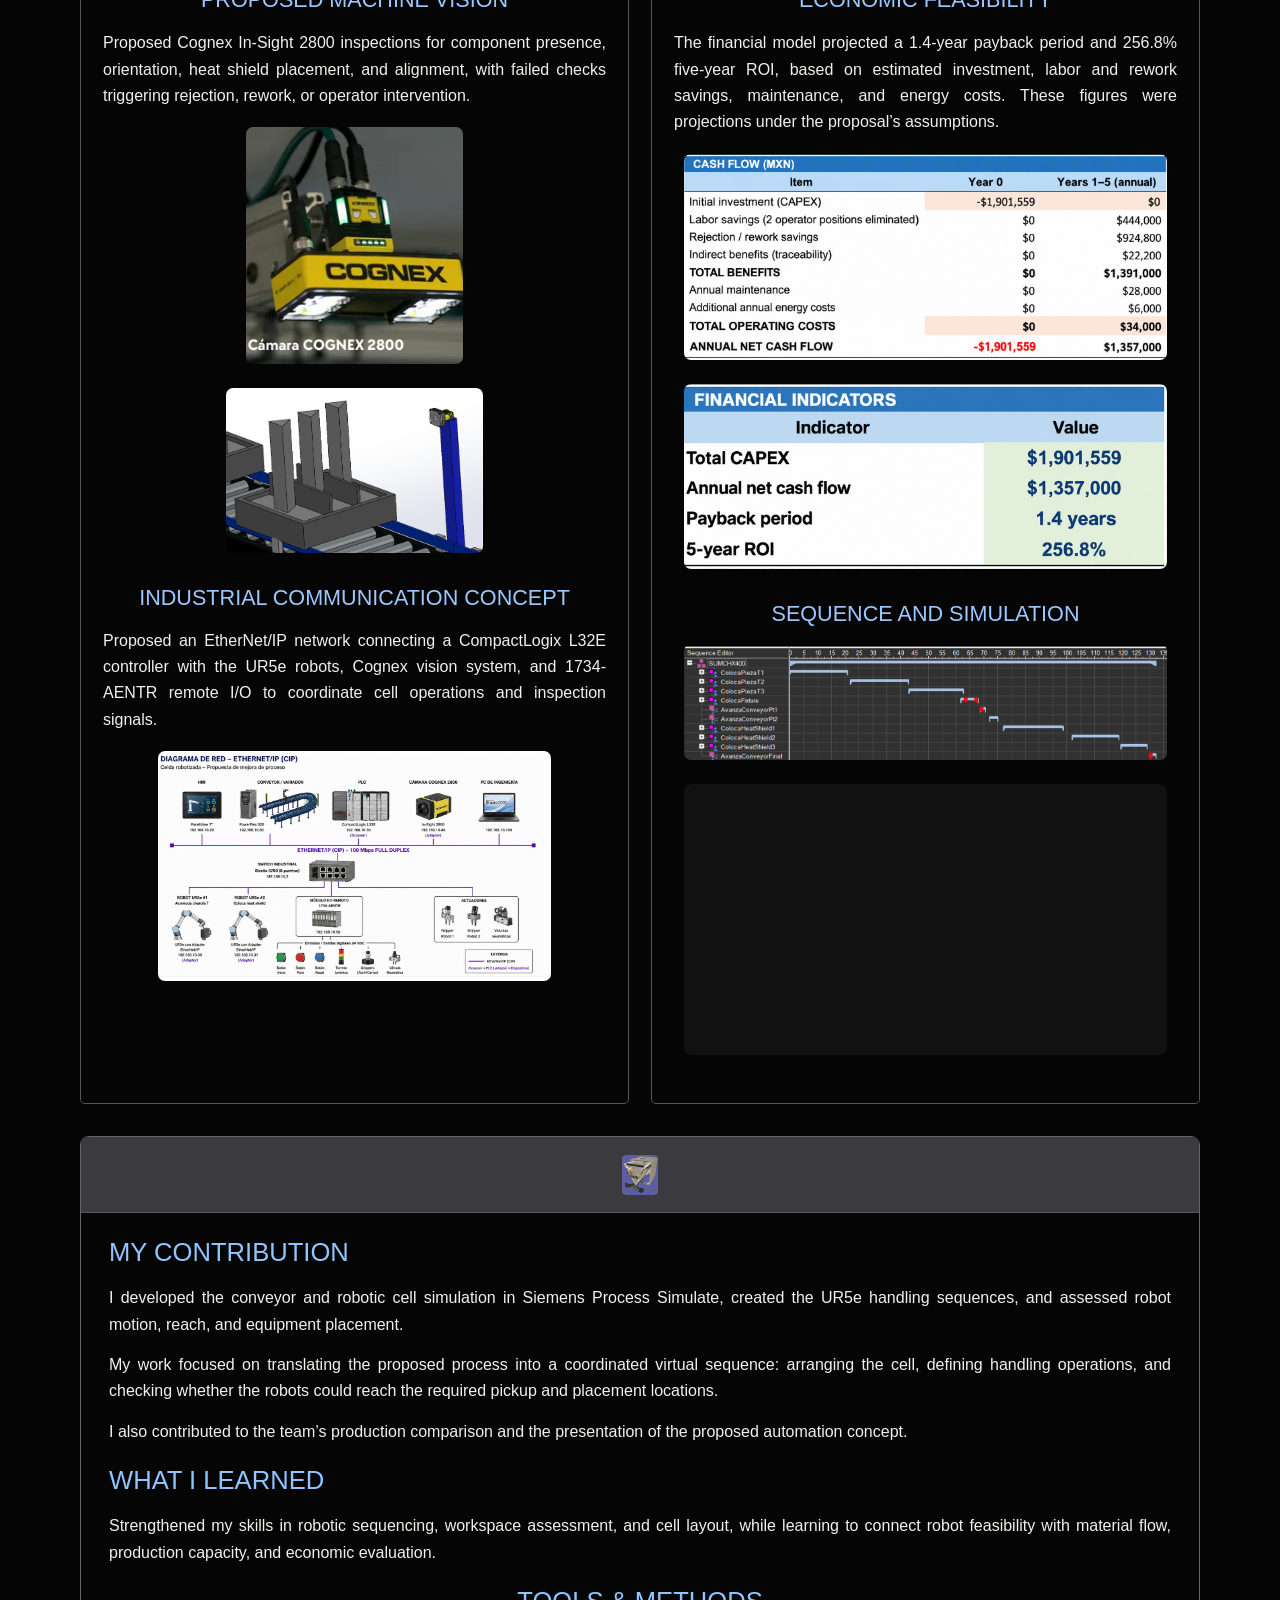
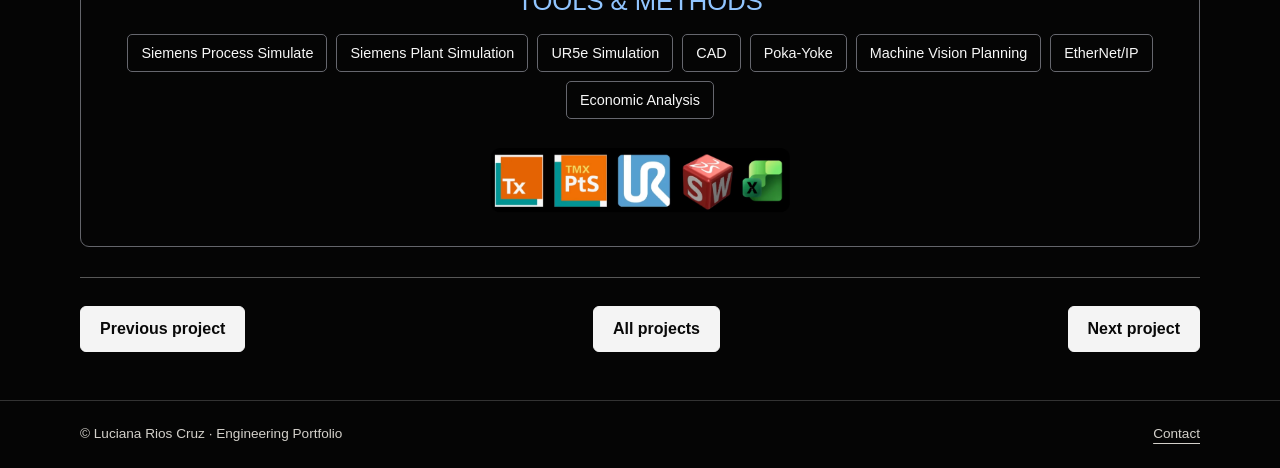
==== commit 8f3490f1: "Add files via upload" ====
--- a/carrier.html
+++ b/carrier.html
@@ -407,17 +407,94 @@
 @media(max-width:650px){
   #main .carrier-figure.carrier-plant-table {width:100%}
 }
-</style></head>
+</style>
+<style id="carrier-ux-ui-enhancements">
+/* UX/UI enhancement layer — does not change original figure sizes or two-column grid. */
+:root {--ux-blue:#91c5ff;--ux-blue-strong:#59acff}
+#main .project-panel { transition:border-color 240ms ease,box-shadow 240ms ease; }
+@media (hover:hover) and (pointer:fine) {
+ #main .project-panel:hover {border-color:rgba(127,190,255,.78)!important;box-shadow:0 0 0 1px rgba(127,190,255,.15),0 0 24px rgba(60,144,240,.09)}
+}
+#main .project-panel :is(h2,h3) {scroll-margin-top:96px}
+#main section[id] {scroll-margin-top:96px}
+#main a:focus-visible,#main button:focus-visible {outline:3px solid var(--ux-blue)!important;outline-offset:4px}
+#main .carrier-figure a {cursor:zoom-in}
+/* Folded, fixed navigation never reserves or changes grid space. */
+.ux-section-nav {position:fixed;right:18px;bottom:20px;z-index:1000;font:500 14px/1.4 system-ui,Arial,sans-serif}
+.ux-section-trigger {background:#181b22;color:#eaf4ff;border:1px solid #6687a7;border-radius:999px;padding:11px 17px;cursor:pointer;box-shadow:0 4px 18px #000b;transition:background .2s,border-color .2s}
+.ux-section-trigger:hover {background:#24384e;border-color:var(--ux-blue)}
+.ux-section-menu {position:absolute;bottom:calc(100% + 10px);right:0;width:min(250px,calc(100vw - 32px));padding:8px;background:#13161d;border:1px solid #51667c;border-radius:12px;box-shadow:0 12px 35px #000d;max-height:min(360px,65vh);overflow-y:auto}
+.ux-section-menu[hidden] {display:none}
+.ux-section-menu a {display:block;padding:10px 12px;color:#e9f3ff;text-decoration:none;border-radius:7px}
+.ux-section-menu a:hover,.ux-section-menu a.active {background:#193754;color:#b9ddff}
+/* KPIs use a separate row and cannot affect dimensions inside pre-existing pairs. */
+#main .ux-metrics {margin:14px 0 22px;padding:16px 20px 18px;border:1px solid #474f5c;border-radius:10px;background:linear-gradient(110deg,#0c121b,#08090d)}
+#main .ux-metrics-title {margin:0 0 14px!important;color:var(--ux-blue);font-size:.88rem;letter-spacing:.08em;font-weight:650;text-align:left!important}
+#main .ux-metrics-title span {letter-spacing:0;color:#c2cad3;font-size:.82rem;font-weight:400;margin-left:10px}
+#main .ux-metrics-grid {display:grid;grid-template-columns:repeat(4,minmax(0,1fr));gap:0}
+#main .ux-metric {display:flex;flex-direction:column;padding:5px 14px 5px 18px;border-right:1px solid #414c5a;min-width:0}
+#main .ux-metric:first-child {padding-left:0}
+#main .ux-metric:last-child {border-right:0}
+#main .ux-metric-number {color:#fff;font-size:clamp(1.45rem,2.4vw,2.4rem);font-weight:650;line-height:1.15;white-space:nowrap}
+#main .ux-metric-number small {font-size:.42em;font-weight:400;color:#a8cfff}
+#main .ux-metric-label {margin-top:7px;font-size:.8rem;color:#ccd5df;line-height:1.35}
+/* Entering viewport: opacity + subtle movement, never takes elements out of document flow */
+@media (prefers-reduced-motion:no-preference) {
+ #main .project-panel.ux-reveal-pending,#main .carrier-summary-card.ux-reveal-pending {opacity:0;transform:translateY(11px)}
+ #main .project-panel.ux-revealed,#main .carrier-summary-card.ux-revealed {opacity:1;transform:translateY(0);transition:opacity .48s ease,transform .48s ease,border-color .24s ease,box-shadow .24s ease}
+}
+/* Image inspector supports hover and click-to-pin; retains source-side vs opposite-side behavior. */
+.carrier-hover-preview.ux-pinned {pointer-events:auto;z-index:1500;box-shadow:0 14px 42px #000e;border-color:#8fc2ff}
+.carrier-hover-preview .ux-preview-tools {position:absolute;top:10px;right:10px;display:none;gap:7px;z-index:2}
+.carrier-hover-preview.ux-pinned .ux-preview-tools {display:flex}
+.carrier-hover-preview .ux-preview-tools a,.carrier-hover-preview .ux-preview-tools button {border:1px solid #789bb8;border-radius:7px;padding:7px 10px;line-height:1.1;background:#101c2a;color:#fff;font:600 12px Arial,sans-serif;text-decoration:none;cursor:pointer}
+.carrier-hover-preview.ux-pinned img {max-width:100%;max-height:100%;object-fit:contain}
+.carrier-hover-preview .ux-pin-note {position:absolute;bottom:9px;left:12px;right:12px;display:none;text-align:center;color:#dbeaff;font:12px system-ui;pointer-events:none;text-shadow:0 1px 4px #000}
+.carrier-hover-preview.ux-pinned .ux-pin-note {display:block}
+@media(max-width:760px){
+ #main .ux-metrics-grid {grid-template-columns:repeat(2,minmax(0,1fr));row-gap:14px}
+ #main .ux-metric:nth-child(2) {border-right:0}
+ #main .ux-metric:nth-child(3) {padding-left:0}
+ .ux-section-nav {right:12px;bottom:12px}
+}
+@media(max-width:420px){#main .ux-metrics {padding:14px}#main .ux-metric {padding-right:8px;padding-left:10px}}
+@media(prefers-reduced-motion:reduce){
+ #main .project-panel,.ux-section-trigger,.carrier-hover-preview {transition:none!important}
+ #main .project-panel.ux-reveal-pending,#main .carrier-summary-card.ux-reveal-pending {opacity:1!important;transform:none!important}
+}
+</style>
+</head>
 <body>
 <a class="skip" href="#main">Skip to content</a>
 <header class="site-header"><nav aria-label="Main navigation" class="wrap"><a class="brand" href="index.html">Luciana Rios Cruz</a><div class="nav-links"><a href="index.html#about">About</a><a href="index.html#projects">Projects</a><a href="background.html">Background</a><a href="index.html#contact">Contact</a></div></nav></header>
 <main class="wrap" id="main">
+<nav class="ux-section-nav" aria-label="Carrier sections">
+  <button class="ux-section-trigger" aria-expanded="false" aria-controls="ux-sections-menu" type="button"><span aria-hidden="true">☰</span> Sections</button>
+  <div class="ux-section-menu" id="ux-sections-menu" hidden>
+    <a href="#project-overview">Overview</a>
+    <a href="#proposed-robotic-cell">Robotic cell</a>
+    <a href="#production-modeling-plant-simulation">Plant Simulation</a>
+    <a href="#industrial-communication-concept">Communication</a>
+    <a href="#economic-feasibility">Economic feasibility</a>
+    <a href="#my-contribution">My contribution</a>
+  </div>
+</nav>
+
 <div class="project-top"><a class="back carrier-nav-button" href="index.html#projects">Back to all projects</a><h1>Manufacturing Automation — Carrier SUMCHX-400</h1><p class="meta">Academic Team Project | Tecnológico de Monterrey | March–June 2026</p><p class="subtitle">Robotic cell design, manufacturing simulation, and feasibility analysis for a tray subassembly process.</p>
 <figure class="carrier-hover-banner">
   <img src="carrier-hover-instruction.png"
        alt="Instructions: Move the cursor into the images to have a better look of them. A smaller Carrier tray assembly image becomes a larger preview."
        loading="eager">
 </figure></div>
+<section class="ux-metrics" aria-label="Project at a glance">
+  <p class="ux-metrics-title">PROJECT AT A GLANCE <span>Simulation-based comparison</span></p>
+  <div class="ux-metrics-grid">
+    <div class="ux-metric"><span class="ux-metric-number">21 <small>s/part</small></span><span class="ux-metric-label">Baseline process</span></div>
+    <div class="ux-metric"><span class="ux-metric-number">5.6 <small>s/part</small></span><span class="ux-metric-label">Proposed model</span></div>
+    <div class="ux-metric"><span class="ux-metric-number">643 <small>parts/h</small></span><span class="ux-metric-label">One-hour simulation</span></div>
+    <div class="ux-metric"><span class="ux-metric-number">3.75×</span><span class="ux-metric-label">Simulated baseline output</span></div>
+  </div>
+</section>
 <div class="project-grid">
 <div class="project-panel">
 <section id="project-overview"><h2>PROJECT OVERVIEW</h2><p>Developed a team automation proposal for Carrier’s SUMCHX-400 tray subassembly station, integrating robotic handling, conveyor transport, machine vision planning, and production simulation.</p><figure class="carrier-figure"><a href="carrier-tray-assembly.png" rel="noopener noreferrer" target="_blank"><img alt="SUMCHX-400 tray subassembly reference" decoding="async" loading="lazy" src="carrier-tray-assembly.png"/></a></figure></section>
@@ -447,63 +524,76 @@
 <nav aria-label="Project navigation" class="project-navigation"><a class="carrier-nav-button" href="cab-climate.html">Previous project</a><a class="button light carrier-nav-button" href="index.html#projects">All projects</a><a class="carrier-nav-button" href="machine-vision.html">Next project</a></nav>
 </main><footer><div class="wrap">© Luciana Rios Cruz · Engineering Portfolio<a href="index.html#contact">Contact</a></div></footer>
 
-<script>
+<script id="carrier-ux-ui-script">
 (() => {
-  // Mismo mecanismo de visualización flotante que Computed Torque Control.
-  // El tamaño sigue la relación de aspecto natural de la imagen.
-  const preview = document.createElement('div');
-  preview.className = 'carrier-hover-preview';
-  preview.setAttribute('aria-hidden','true');
-  const enlarged = document.createElement('img');
-  preview.appendChild(enlarged);
-  document.body.appendChild(preview);
-  const hoverCapable = window.matchMedia('(hover:hover) and (pointer:fine)');
-  const hide = () => { preview.classList.remove('is-visible'); };
-
-  // The enlarged image is pinned to the opposite side of the viewport.
-  // It does not follow the cursor or cross into the source image's half.
-  function fitAndPin(image) {
-    const rect = image.getBoundingClientRect();
-    const centerX = rect.left + rect.width / 2;
-    const sourceOnLeft = centerX < window.innerWidth / 2;
-    const margin = 16;
-    const gutter = 28;
-    const half = window.innerWidth / 2;
-    const boxWidth = Math.max(120, half - margin - gutter);
-    const boxHeight = Math.max(160, window.innerHeight - margin * 2);
-    const iw = image.naturalWidth || image.width || 800;
-    const ih = image.naturalHeight || image.height || 600;
-    const ratio = iw / ih;
-    const contentWidth = boxWidth - 16;
-    const contentHeight = boxHeight - 16;
-    const scale = Math.min(contentWidth / iw, contentHeight / ih);
-    const w = Math.max(1, Math.round(iw * scale + 16));
-    const h = Math.max(1, Math.round(ih * scale + 16));
-    const left = sourceOnLeft
-      ? window.innerWidth - margin - w
-      : margin;
-    const top = Math.max(margin, Math.round((window.innerHeight - h) / 2));
-    preview.style.width = w + 'px';
-    preview.style.height = h + 'px';
-    preview.style.left = left + 'px';
-    preview.style.top = top + 'px';
-  }
-
-  document.querySelectorAll('#main .carrier-figure img').forEach(img => {
-    img.addEventListener('mouseenter', e => {
-      if(!hoverCapable.matches) return;
-      enlarged.src = img.currentSrc || img.src;
-      enlarged.alt = img.alt || 'Enlarged image';
-      fitAndPin(img);
-      preview.classList.add('is-visible');
-    });
-    img.addEventListener('mouseleave', hide);
-    img.addEventListener('click',hide);
-  });
-  window.addEventListener('scroll', hide, {passive:true});
-  window.addEventListener('resize', hide);
-  window.addEventListener('blur', hide);
-  document.addEventListener('keydown',e => {if(e.key==='Escape') hide()});
+ 'use strict';
+ // Progressive enhancement: full-size originals remain accessible as regular links.
+ const images=[...document.querySelectorAll('#main .carrier-figure img')];
+ const hoverCapable=matchMedia('(hover:hover) and (pointer:fine)');
+ const viewer=document.createElement('div');
+ viewer.className='carrier-hover-preview';
+ viewer.setAttribute('role','dialog');viewer.setAttribute('aria-label','Enlarged engineering image');
+ viewer.setAttribute('aria-modal','false');
+ const display=document.createElement('img');display.alt='Enlarged engineering image';
+ const tools=document.createElement('div');tools.className='ux-preview-tools';
+ const open=document.createElement('a');open.target='_blank';open.rel='noopener noreferrer';open.textContent='Open original ↗';
+ const close=document.createElement('button');close.type='button';close.textContent='Close ×';close.setAttribute('aria-label','Close enlarged image');
+ tools.append(open,close);
+ const note=document.createElement('div');note.className='ux-pin-note';note.textContent='Pinned image · Esc to close';
+ viewer.append(display,tools,note);document.body.append(viewer);
+ let pinned=false,source=null,lastFocus=null;
+ function pinPosition(image){
+   const r=image.getBoundingClientRect(),left=r.left+r.width/2<innerWidth/2;
+   const margin=16,gutter=28,half=innerWidth/2;
+   const wMax=Math.max(120,half-margin-gutter),hMax=Math.max(160,innerHeight-2*margin);
+   const iw=image.naturalWidth||image.width||800,ih=image.naturalHeight||image.height||600;
+   const scale=Math.min((wMax-16)/iw,(hMax-16)/ih);
+   const w=Math.max(1,Math.round(iw*scale+16)),h=Math.max(1,Math.round(ih*scale+16));
+   viewer.style.width=w+'px';viewer.style.height=h+'px';
+   viewer.style.left=(left?innerWidth-margin-w:margin)+'px';
+   viewer.style.top=Math.max(margin,Math.round((innerHeight-h)/2))+'px';
+ }
+ function hide(force=false){if(pinned&&!force)return;viewer.classList.remove('is-visible','ux-pinned');pinned=false;source=null;}
+ function show(img,fix=false){
+   if(!img.naturalWidth){img.addEventListener('load',()=>show(img,fix),{once:true});return;}
+   source=img;display.src=img.currentSrc||img.src;display.alt=img.alt||'Enlarged engineering image';
+   open.href=img.closest('a')?.href||display.src;pinPosition(img);
+   pinned=fix;viewer.classList.toggle('ux-pinned',fix);viewer.classList.add('is-visible');
+   if(fix){lastFocus=document.activeElement;close.focus({preventScroll:true})}
+ }
+ images.forEach(img=>{
+   img.addEventListener('mouseenter',()=>{if(hoverCapable.matches&&!pinned)show(img)});
+   img.addEventListener('mouseleave',()=>hide());
+   const link=img.closest('a');
+   if(link)link.addEventListener('click',e=>{e.preventDefault();show(img,true)});
+ });
+ close.addEventListener('click',()=>{hide(true);lastFocus?.focus?.({preventScroll:true})});
+ document.addEventListener('keydown',e=>{if(e.key==='Escape'&&viewer.classList.contains('is-visible')){hide(true);lastFocus?.focus?.({preventScroll:true})}});
+ window.addEventListener('resize',()=>{if(source&&viewer.classList.contains('is-visible'))pinPosition(source)},{passive:true});
+ window.addEventListener('scroll',()=>hide(),{passive:true});
+ window.addEventListener('blur',()=>hide());
+ // Compact sticky navigation.
+ const trigger=document.querySelector('.ux-section-trigger'),menu=document.getElementById('ux-sections-menu');
+ const toggle=(on)=>{trigger.setAttribute('aria-expanded',String(on));menu.hidden=!on};
+ trigger.addEventListener('click',()=>toggle(menu.hidden));
+ document.addEventListener('click',e=>{if(!e.target.closest('.ux-section-nav'))toggle(false)});
+ document.addEventListener('keydown',e=>{if(e.key==='Escape'&&!menu.hidden){toggle(false);trigger.focus()}});
+ menu.addEventListener('click',e=>{if(e.target.closest('a'))toggle(false)});
+ const sectionLinks=[...menu.querySelectorAll('a')];
+ if('IntersectionObserver' in window){
+  const observer=new IntersectionObserver(entries=>{
+   for(const entry of entries){if(entry.isIntersecting){const id=entry.target.id;sectionLinks.forEach(a=>{const on=a.hash==='#'+id;a.classList.toggle('active',on);if(on)a.setAttribute('aria-current','location');else a.removeAttribute('aria-current')})}}
+  },{rootMargin:'-20% 0px -68% 0px',threshold:0});
+  document.querySelectorAll('#main section[id]').forEach(el=>observer.observe(el));
+ }
+ // Reveal without layout reflow; no hidden content if browser has no observer.
+ if('IntersectionObserver' in window&&!matchMedia('(prefers-reduced-motion:reduce)').matches){
+  const cards=[...document.querySelectorAll('#main .project-panel,#main .carrier-summary-card')];
+  const reveal=new IntersectionObserver(entries=>{
+   entries.forEach(e=>{if(e.isIntersecting){e.target.classList.remove('ux-reveal-pending');e.target.classList.add('ux-revealed');reveal.unobserve(e.target)}})
+  },{rootMargin:'0px 0px -26px 0px',threshold:.04});
+  cards.forEach(c=>{if(c.getBoundingClientRect().top>innerHeight*.8)c.classList.add('ux-reveal-pending');reveal.observe(c)});
+ }
 })();
 </script>
 
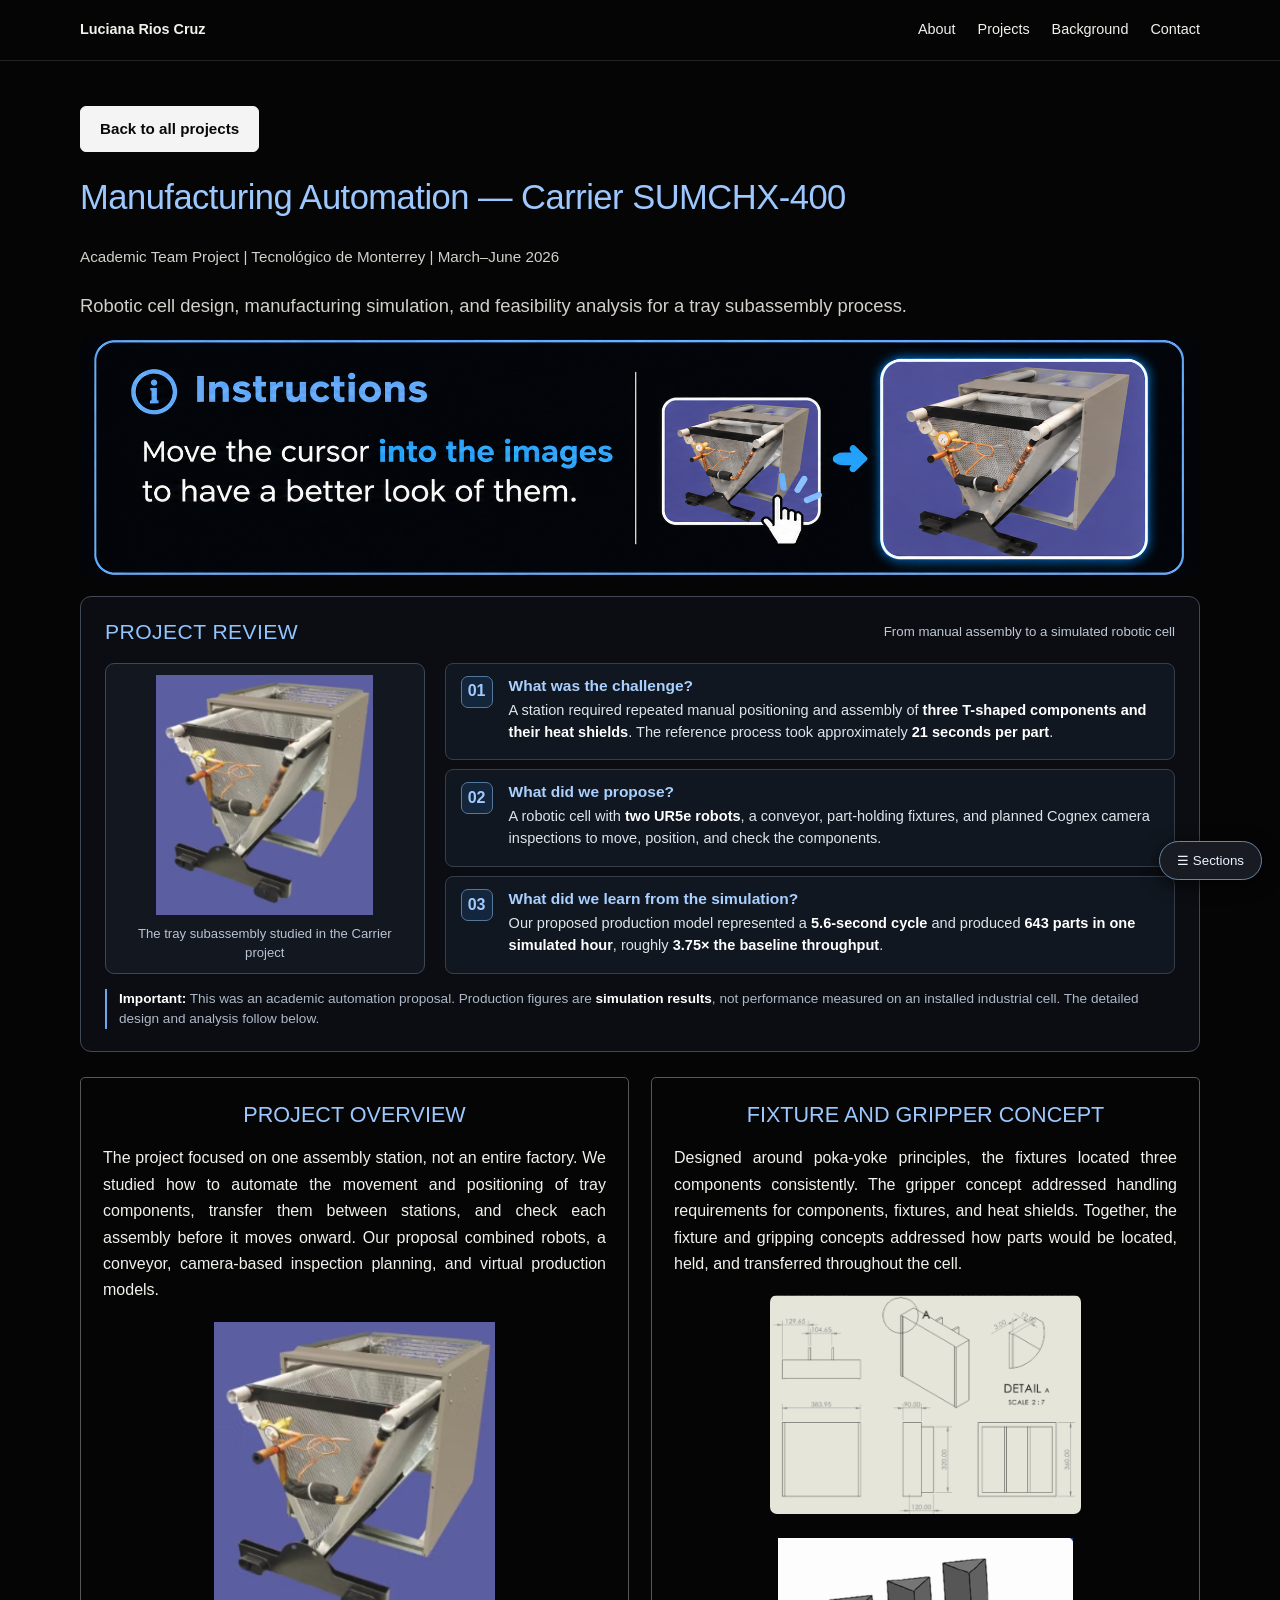
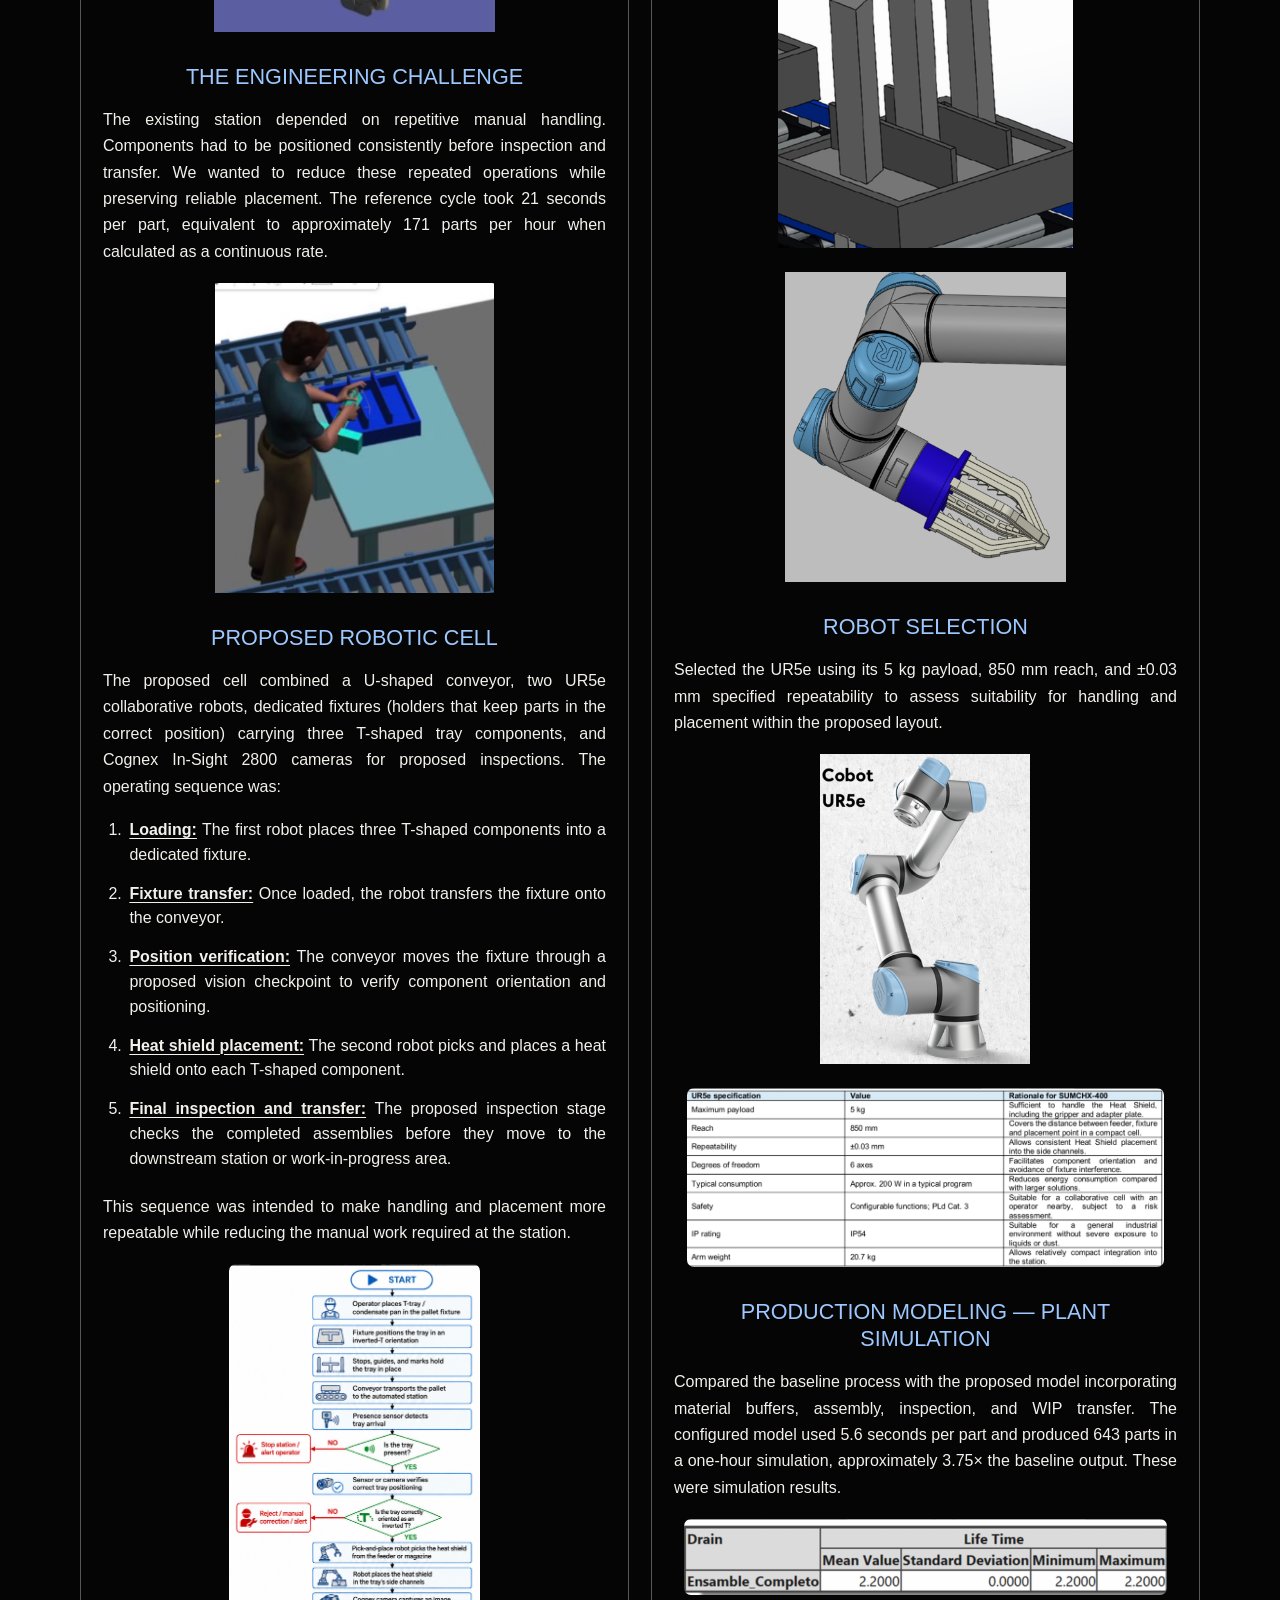
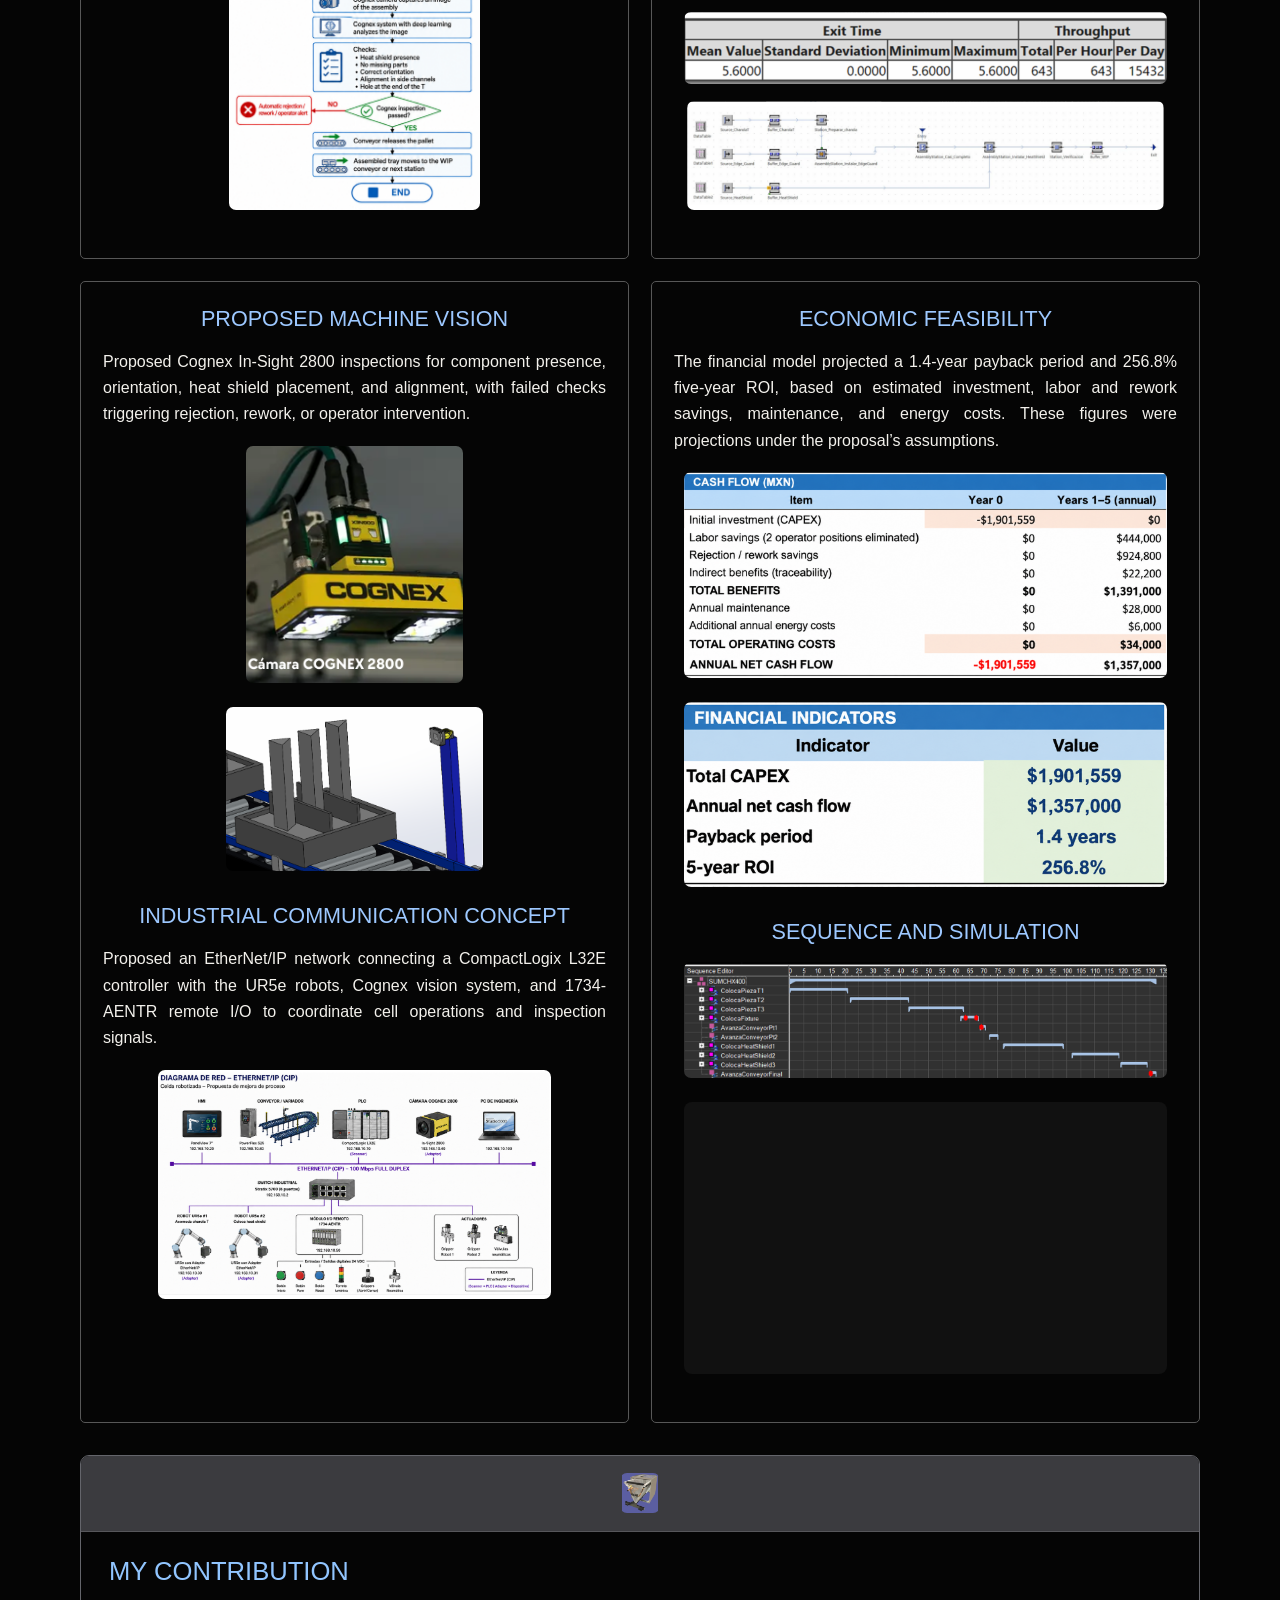
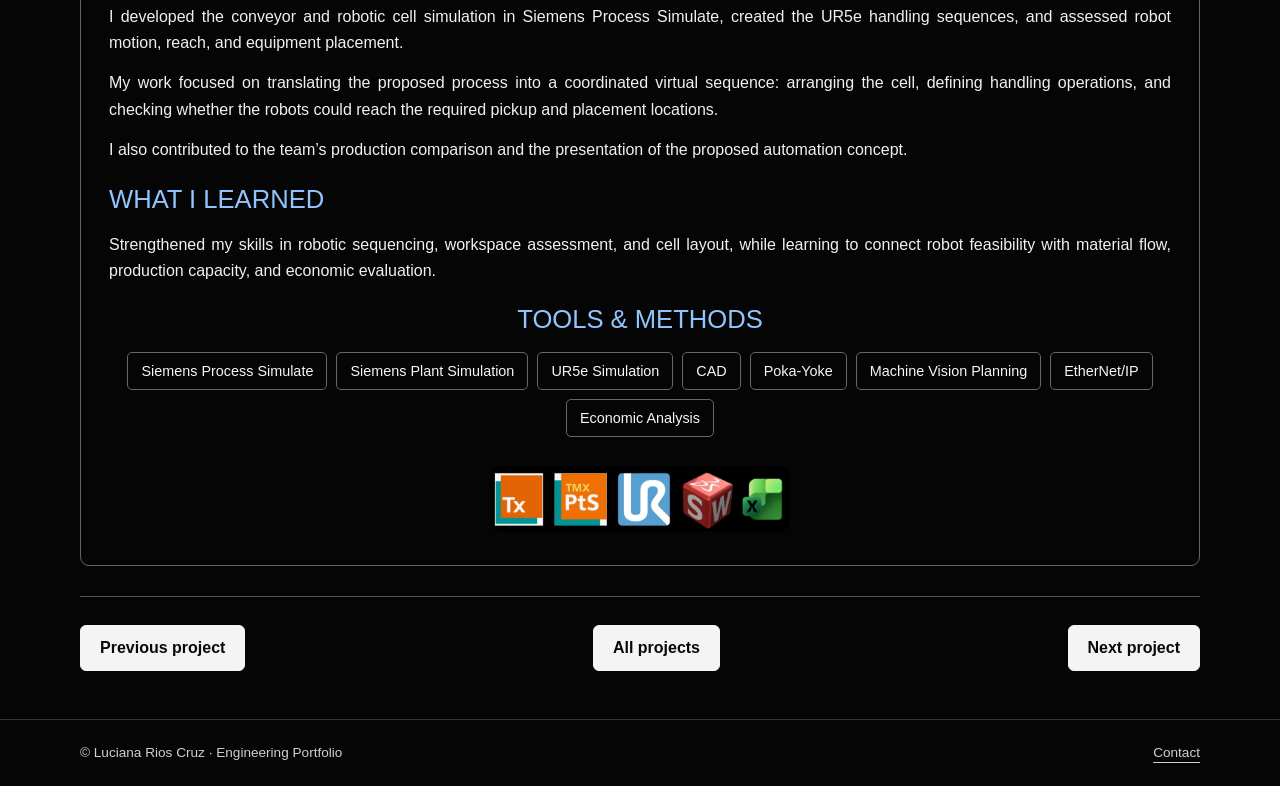
==== commit 4388867d: "Add files via upload" ====
--- a/carrier.html
+++ b/carrier.html
@@ -427,17 +427,6 @@
 .ux-section-menu[hidden] {display:none}
 .ux-section-menu a {display:block;padding:10px 12px;color:#e9f3ff;text-decoration:none;border-radius:7px}
 .ux-section-menu a:hover,.ux-section-menu a.active {background:#193754;color:#b9ddff}
-/* KPIs use a separate row and cannot affect dimensions inside pre-existing pairs. */
-#main .ux-metrics {margin:14px 0 22px;padding:16px 20px 18px;border:1px solid #474f5c;border-radius:10px;background:linear-gradient(110deg,#0c121b,#08090d)}
-#main .ux-metrics-title {margin:0 0 14px!important;color:var(--ux-blue);font-size:.88rem;letter-spacing:.08em;font-weight:650;text-align:left!important}
-#main .ux-metrics-title span {letter-spacing:0;color:#c2cad3;font-size:.82rem;font-weight:400;margin-left:10px}
-#main .ux-metrics-grid {display:grid;grid-template-columns:repeat(4,minmax(0,1fr));gap:0}
-#main .ux-metric {display:flex;flex-direction:column;padding:5px 14px 5px 18px;border-right:1px solid #414c5a;min-width:0}
-#main .ux-metric:first-child {padding-left:0}
-#main .ux-metric:last-child {border-right:0}
-#main .ux-metric-number {color:#fff;font-size:clamp(1.45rem,2.4vw,2.4rem);font-weight:650;line-height:1.15;white-space:nowrap}
-#main .ux-metric-number small {font-size:.42em;font-weight:400;color:#a8cfff}
-#main .ux-metric-label {margin-top:7px;font-size:.8rem;color:#ccd5df;line-height:1.35}
 /* Entering viewport: opacity + subtle movement, never takes elements out of document flow */
 @media (prefers-reduced-motion:no-preference) {
  #main .project-panel.ux-reveal-pending,#main .carrier-summary-card.ux-reveal-pending {opacity:0;transform:translateY(11px)}
@@ -452,16 +441,36 @@
 .carrier-hover-preview .ux-pin-note {position:absolute;bottom:9px;left:12px;right:12px;display:none;text-align:center;color:#dbeaff;font:12px system-ui;pointer-events:none;text-shadow:0 1px 4px #000}
 .carrier-hover-preview.ux-pinned .ux-pin-note {display:block}
 @media(max-width:760px){
- #main .ux-metrics-grid {grid-template-columns:repeat(2,minmax(0,1fr));row-gap:14px}
- #main .ux-metric:nth-child(2) {border-right:0}
- #main .ux-metric:nth-child(3) {padding-left:0}
  .ux-section-nav {right:12px;bottom:12px}
 }
-@media(max-width:420px){#main .ux-metrics {padding:14px}#main .ux-metric {padding-right:8px;padding-left:10px}}
+
 @media(prefers-reduced-motion:reduce){
  #main .project-panel,.ux-section-trigger,.carrier-hover-preview {transition:none!important}
  #main .project-panel.ux-reveal-pending,#main .carrier-summary-card.ux-reveal-pending {opacity:1!important;transform:none!important}
 }
+</style>
+<style id="carrier-review-style">
+/* Compact, visually guided review instead of one long paragraph card. */
+#main .ux-project-review {margin:18px 0 25px;padding:22px 24px;background:#0b0d12;border:1px solid #414956;border-radius:11px}
+#main .ux-review-header{display:flex;align-items:center;justify-content:space-between;flex-wrap:wrap;gap:8px 14px;margin-bottom:17px}
+#main .ux-review-header h2{color:#91c5ff!important;font-size:clamp(1.12rem,1.65vw,1.46rem)!important;letter-spacing:.02em;margin:0!important;text-align:left!important}
+#main .ux-review-status{color:#bfc8d7;font-size:.83rem}
+#main .ux-review-layout{display:grid;grid-template-columns:minmax(205px,.82fr) minmax(0,1.6fr);gap:20px;align-items:stretch}
+#main .ux-review-visual{margin:0;border:1px solid #3c4856;border-radius:9px;padding:11px;background:#121720;display:flex;flex-direction:column;justify-content:center;gap:9px}
+#main .ux-review-visual .carrier-figure{width:100%!important;max-width:300px!important;margin:0 auto!important}
+#main .ux-review-visual img{width:100%;height:auto;object-fit:contain;max-height:240px}
+#main .ux-review-visual figcaption{font-size:.82rem;line-height:1.45;text-align:center;color:#b9c4d3}
+#main .ux-review-steps{display:grid;grid-template-columns:1fr;gap:9px}
+#main .ux-review-step{border:1px solid #353f4b;border-radius:8px;background:#111720;padding:12px 15px;display:grid;grid-template-columns:37px minmax(0,1fr);gap:11px;align-items:start}
+#main .ux-review-number{display:flex;width:32px;height:32px;border:1px solid #53789d;border-radius:7px;align-items:center;justify-content:center;font-weight:700;color:#a1cbff;background:#14263b}
+#main .ux-review-step h3{font-size:.97rem;color:#a9d0ff;margin:0 0 4px;font-weight:650;line-height:1.3;text-align:left}
+#main .ux-review-step p{font-size:.91rem;line-height:1.5;color:#e0e4ea;text-align:left!important;hyphens:none;margin:0}
+#main .ux-review-note{font-size:.85rem;line-height:1.5;color:#adb9c8;margin:15px 0 0;text-align:left!important;border-left:2px solid #6aa9ed;padding-left:12px}
+#main .ux-project-review strong{color:#fff;font-weight:700}
+@media(min-width:1150px){#main .ux-review-layout{grid-template-columns:minmax(225px,.7fr) minmax(0,1.6fr)}}
+@media(max-width:720px){#main .ux-project-review{padding:16px;margin:16px 0 21px}#main .ux-review-layout{grid-template-columns:1fr}#main .ux-review-visual .carrier-figure{max-width:270px!important}#main .ux-review-visual img{max-height:190px}#main .ux-review-step{padding:12px}}
+@media(hover:hover){#main .ux-review-step{transition:border-color .22s ease,background-color .22s ease}#main .ux-review-step:hover{border-color:#659cce;background:#172233}}
+@media(prefers-reduced-motion:reduce){#main .ux-review-step{transition:none!important}}
 </style>
 </head>
 <body>
@@ -471,7 +480,8 @@
 <nav class="ux-section-nav" aria-label="Carrier sections">
   <button class="ux-section-trigger" aria-expanded="false" aria-controls="ux-sections-menu" type="button"><span aria-hidden="true">☰</span> Sections</button>
   <div class="ux-section-menu" id="ux-sections-menu" hidden>
-    <a href="#project-overview">Overview</a>
+    <a href="#project-review">Project review</a>
+    <a href="#project-overview">Technical overview</a>
     <a href="#proposed-robotic-cell">Robotic cell</a>
     <a href="#production-modeling-plant-simulation">Plant Simulation</a>
     <a href="#industrial-communication-concept">Communication</a>
@@ -486,20 +496,29 @@
        alt="Instructions: Move the cursor into the images to have a better look of them. A smaller Carrier tray assembly image becomes a larger preview."
        loading="eager">
 </figure></div>
-<section class="ux-metrics" aria-label="Project at a glance">
-  <p class="ux-metrics-title">PROJECT AT A GLANCE <span>Simulation-based comparison</span></p>
-  <div class="ux-metrics-grid">
-    <div class="ux-metric"><span class="ux-metric-number">21 <small>s/part</small></span><span class="ux-metric-label">Baseline process</span></div>
-    <div class="ux-metric"><span class="ux-metric-number">5.6 <small>s/part</small></span><span class="ux-metric-label">Proposed model</span></div>
-    <div class="ux-metric"><span class="ux-metric-number">643 <small>parts/h</small></span><span class="ux-metric-label">One-hour simulation</span></div>
-    <div class="ux-metric"><span class="ux-metric-number">3.75×</span><span class="ux-metric-label">Simulated baseline output</span></div>
+<section class="ux-project-review" id="project-review" aria-labelledby="project-review-title">
+  <div class="ux-review-header">
+    <h2 id="project-review-title">PROJECT REVIEW</h2>
+    <span class="ux-review-status">From manual assembly to a simulated robotic cell</span>
   </div>
+  <div class="ux-review-layout">
+    <figure class="ux-review-visual">
+      <div class="carrier-figure"><a href="carrier-tray-assembly.png" rel="noopener noreferrer" target="_blank"><img src="carrier-tray-assembly.png" alt="Reference image of the Carrier SUMCHX-400 tray subassembly" loading="lazy" decoding="async"></a></div>
+      <figcaption>The tray subassembly studied in the Carrier project</figcaption>
+    </figure>
+    <div class="ux-review-steps">
+      <article class="ux-review-step"><span class="ux-review-number" aria-hidden="true">01</span><div><h3>What was the challenge?</h3><p>A station required repeated manual positioning and assembly of <strong>three T-shaped components and their heat shields</strong>. The reference process took approximately <strong>21 seconds per part</strong>.</p></div></article>
+      <article class="ux-review-step"><span class="ux-review-number" aria-hidden="true">02</span><div><h3>What did we propose?</h3><p>A robotic cell with <strong>two UR5e robots</strong>, a conveyor, part-holding fixtures, and planned Cognex camera inspections to move, position, and check the components.</p></div></article>
+      <article class="ux-review-step"><span class="ux-review-number" aria-hidden="true">03</span><div><h3>What did we learn from the simulation?</h3><p>Our proposed production model represented a <strong>5.6-second cycle</strong> and produced <strong>643 parts in one simulated hour</strong>, roughly <strong>3.75× the baseline throughput</strong>.</p></div></article>
+    </div>
+  </div>
+  <p class="ux-review-note"><strong>Important:</strong> This was an academic automation proposal. Production figures are <strong>simulation results</strong>, not performance measured on an installed industrial cell. The detailed design and analysis follow below.</p>
 </section>
 <div class="project-grid">
 <div class="project-panel">
-<section id="project-overview"><h2>PROJECT OVERVIEW</h2><p>Developed a team automation proposal for Carrier’s SUMCHX-400 tray subassembly station, integrating robotic handling, conveyor transport, machine vision planning, and production simulation.</p><figure class="carrier-figure"><a href="carrier-tray-assembly.png" rel="noopener noreferrer" target="_blank"><img alt="SUMCHX-400 tray subassembly reference" decoding="async" loading="lazy" src="carrier-tray-assembly.png"/></a></figure></section>
-<section id="the-engineering-challenge"><h2>THE ENGINEERING CHALLENGE</h2><p>Reduce repetitive manual handling and variability in positioning, assembly, and inspection. The baseline process required 21 seconds per part, equivalent to approximately 171 parts per hour.</p><figure class="carrier-figure"><a href="carrier-manual-station.png" rel="noopener noreferrer" target="_blank"><img alt="Operator handling components at the tray assembly station in the simulation" decoding="async" loading="lazy" src="carrier-manual-station.png"/></a></figure></section>
-<section id="proposed-robotic-cell"><h2>PROPOSED ROBOTIC CELL</h2><p>The proposed cell combined a U-shaped conveyor, two UR5e collaborative robots, dedicated fixtures carrying three T-shaped tray components, and Cognex In-Sight 2800 cameras. The operating sequence was:</p>
+<section id="project-overview"><h2>PROJECT OVERVIEW</h2><p>The project focused on one assembly station, not an entire factory. We studied how to automate the movement and positioning of tray components, transfer them between stations, and check each assembly before it moves onward. Our proposal combined robots, a conveyor, camera-based inspection planning, and virtual production models.</p><figure class="carrier-figure"><a href="carrier-tray-assembly.png" rel="noopener noreferrer" target="_blank"><img alt="SUMCHX-400 tray subassembly reference" decoding="async" loading="lazy" src="carrier-tray-assembly.png"/></a></figure></section>
+<section id="the-engineering-challenge"><h2>THE ENGINEERING CHALLENGE</h2><p>The existing station depended on repetitive manual handling. Components had to be positioned consistently before inspection and transfer. We wanted to reduce these repeated operations while preserving reliable placement. The reference cycle took 21 seconds per part, equivalent to approximately 171 parts per hour when calculated as a continuous rate.</p><figure class="carrier-figure"><a href="carrier-manual-station.png" rel="noopener noreferrer" target="_blank"><img alt="Operator handling components at the tray assembly station in the simulation" decoding="async" loading="lazy" src="carrier-manual-station.png"/></a></figure></section>
+<section id="proposed-robotic-cell"><h2>PROPOSED ROBOTIC CELL</h2><p>The proposed cell combined a U-shaped conveyor, two UR5e collaborative robots, dedicated fixtures (holders that keep parts in the correct position) carrying three T-shaped tray components, and Cognex In-Sight 2800 cameras for proposed inspections. The operating sequence was:</p>
 <ol class="robotic-sequence"><li><u><strong>Loading:</strong></u> The first robot places three T-shaped components into a dedicated fixture.</li><li><u><strong>Fixture transfer:</strong></u> Once loaded, the robot transfers the fixture onto the conveyor.</li><li><u><strong>Position verification:</strong></u> The conveyor moves the fixture through a proposed vision checkpoint to verify component orientation and positioning.</li><li><u><strong>Heat shield placement:</strong></u> The second robot picks and places a heat shield onto each T-shaped component.</li><li><u><strong>Final inspection and transfer:</strong></u> The proposed inspection stage checks the completed assemblies before they move to the downstream station or work-in-progress area.</li></ol>
 <p>This sequence was intended to make handling and placement more repeatable while reducing the manual work required at the station.</p><figure class="carrier-figure"><a href="carrier-process-flowchart.png" rel="noopener noreferrer" target="_blank"><img alt="Proposed sequence from loading and inspection through tray release" decoding="async" loading="lazy" src="carrier-process-flowchart.png"/></a></figure></section>
 </div>
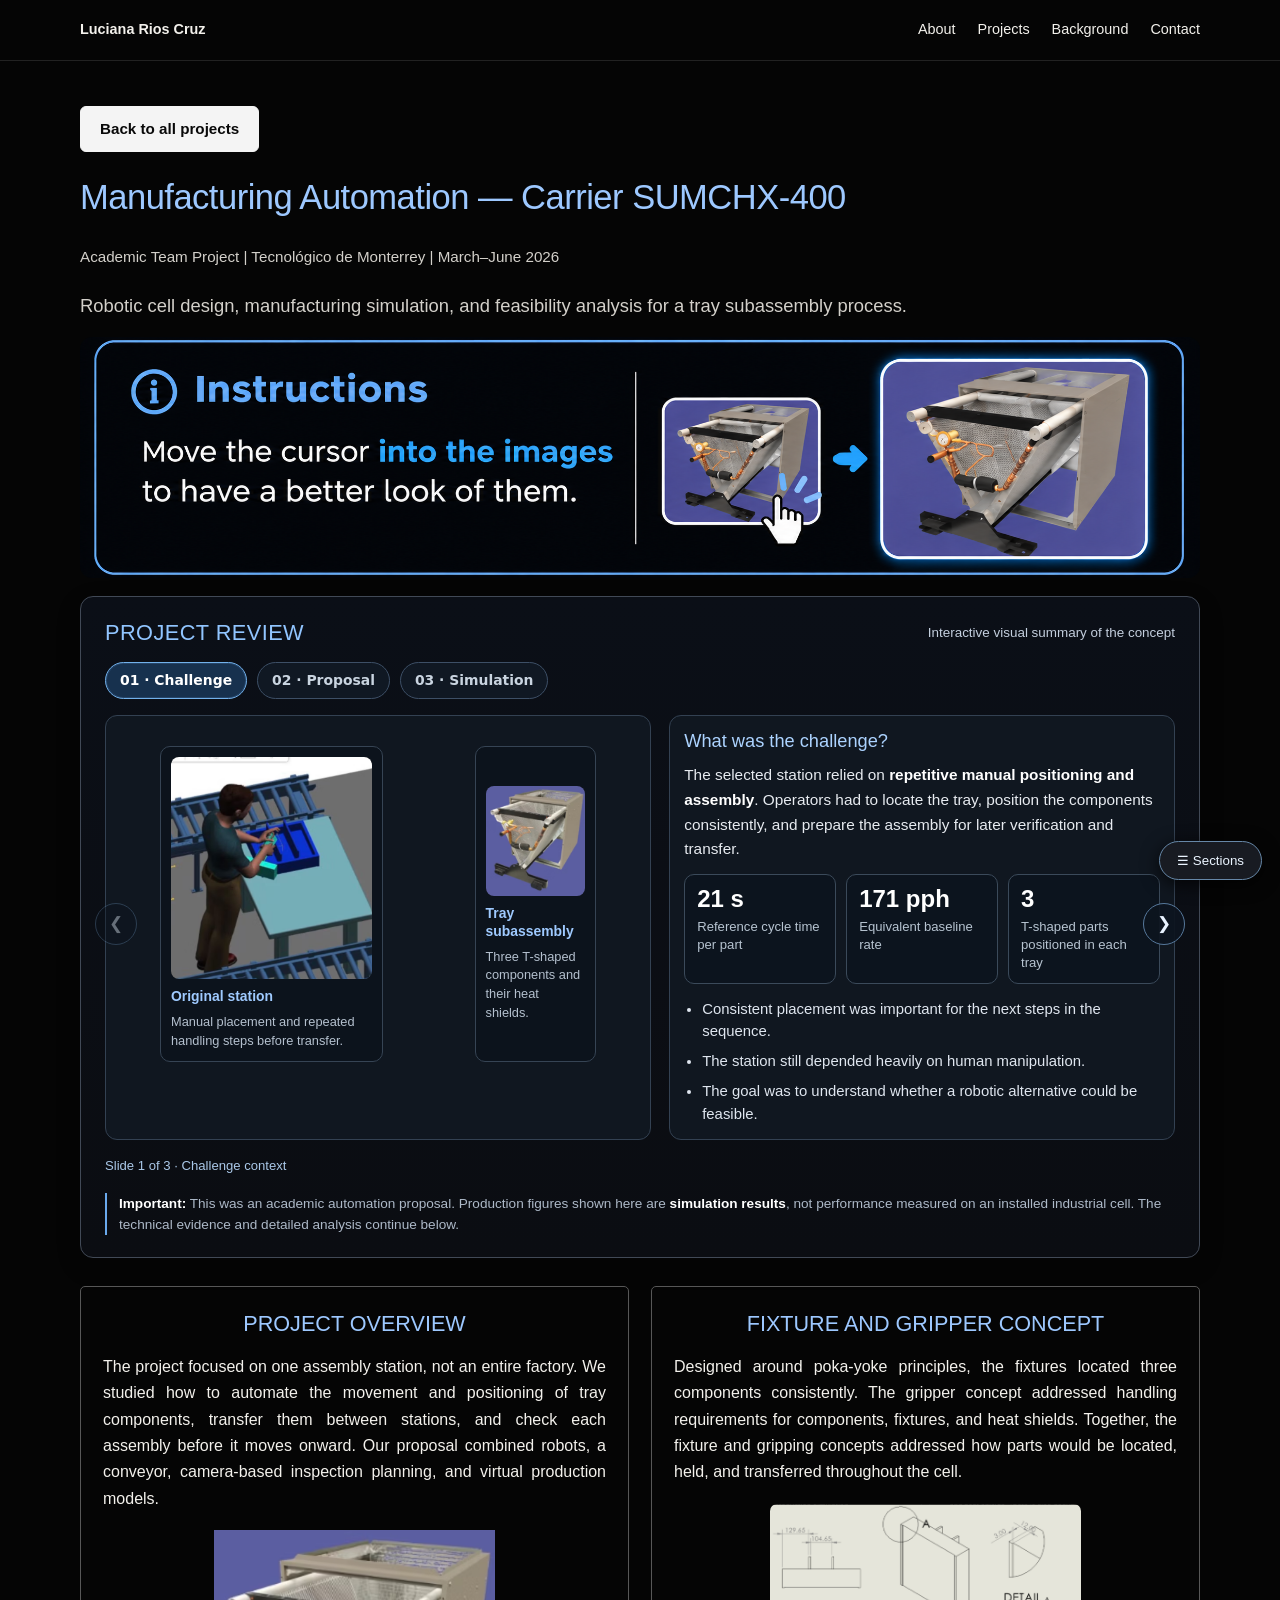
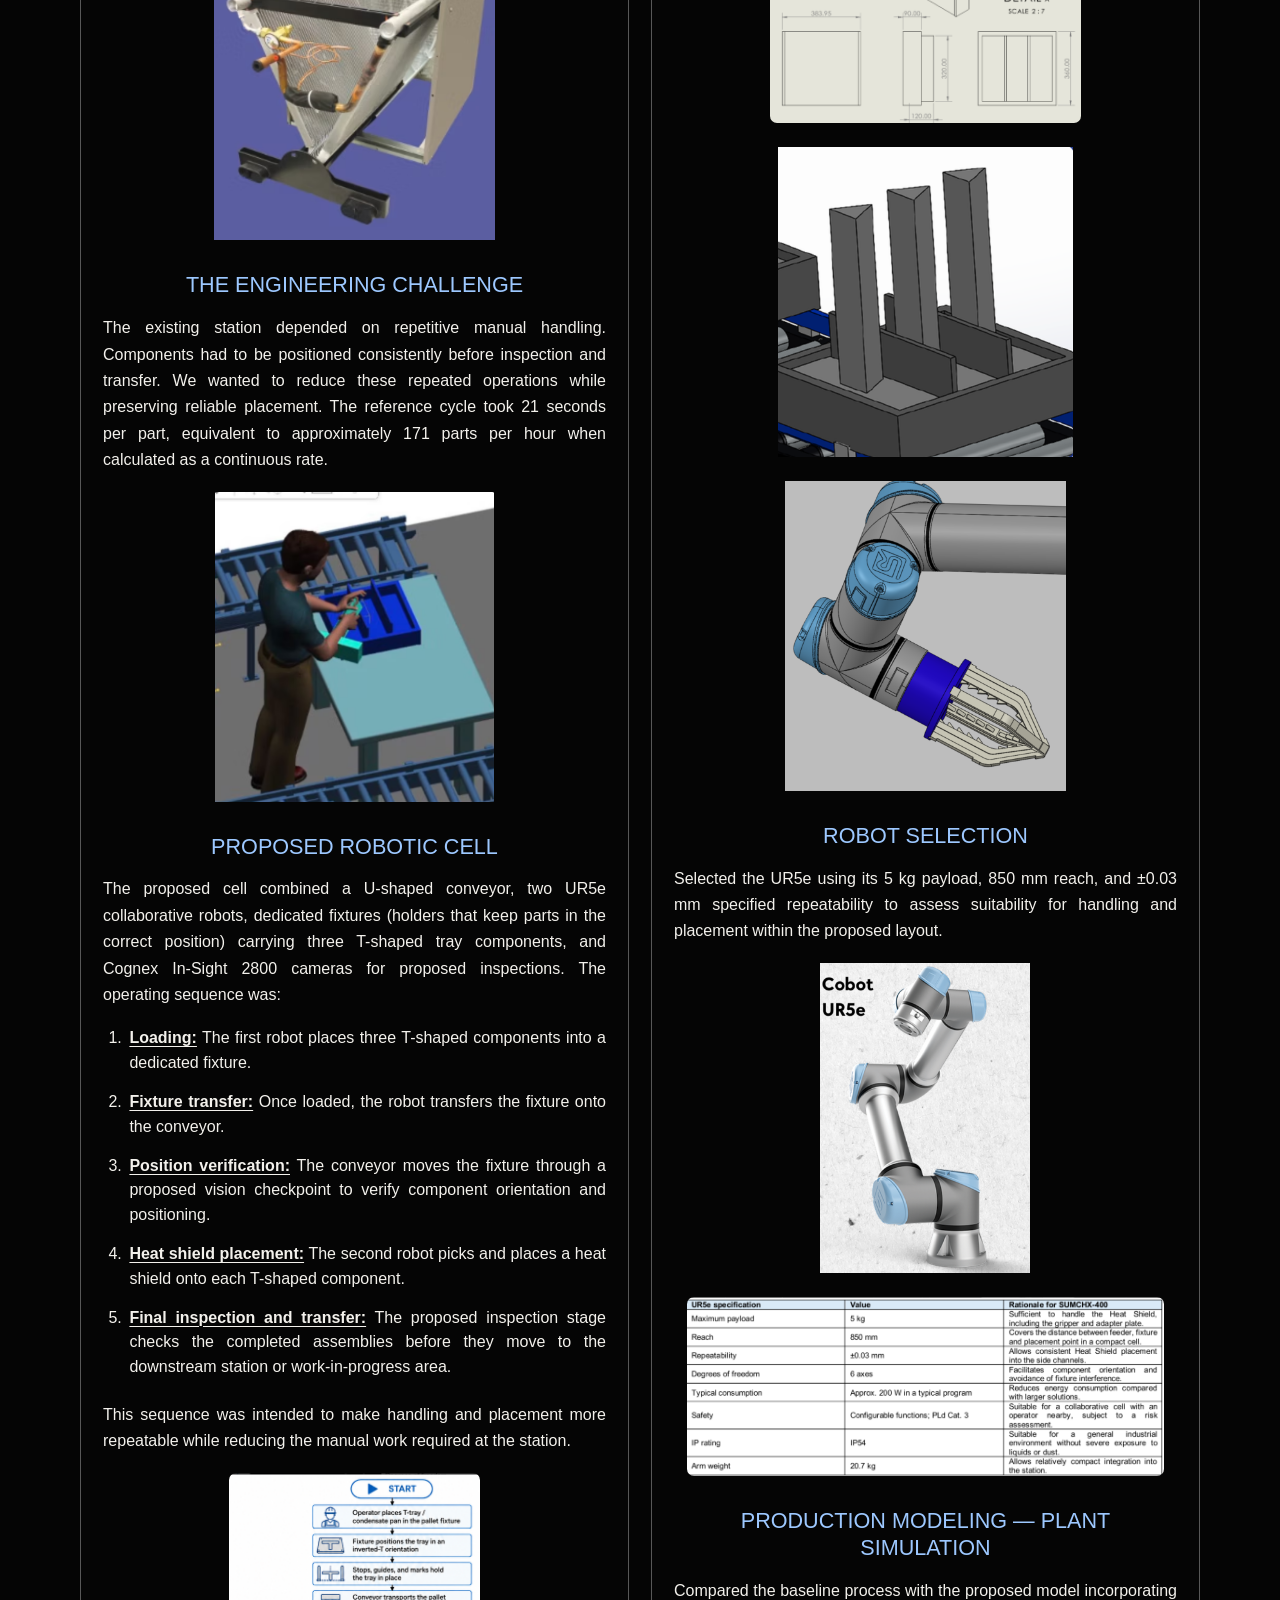
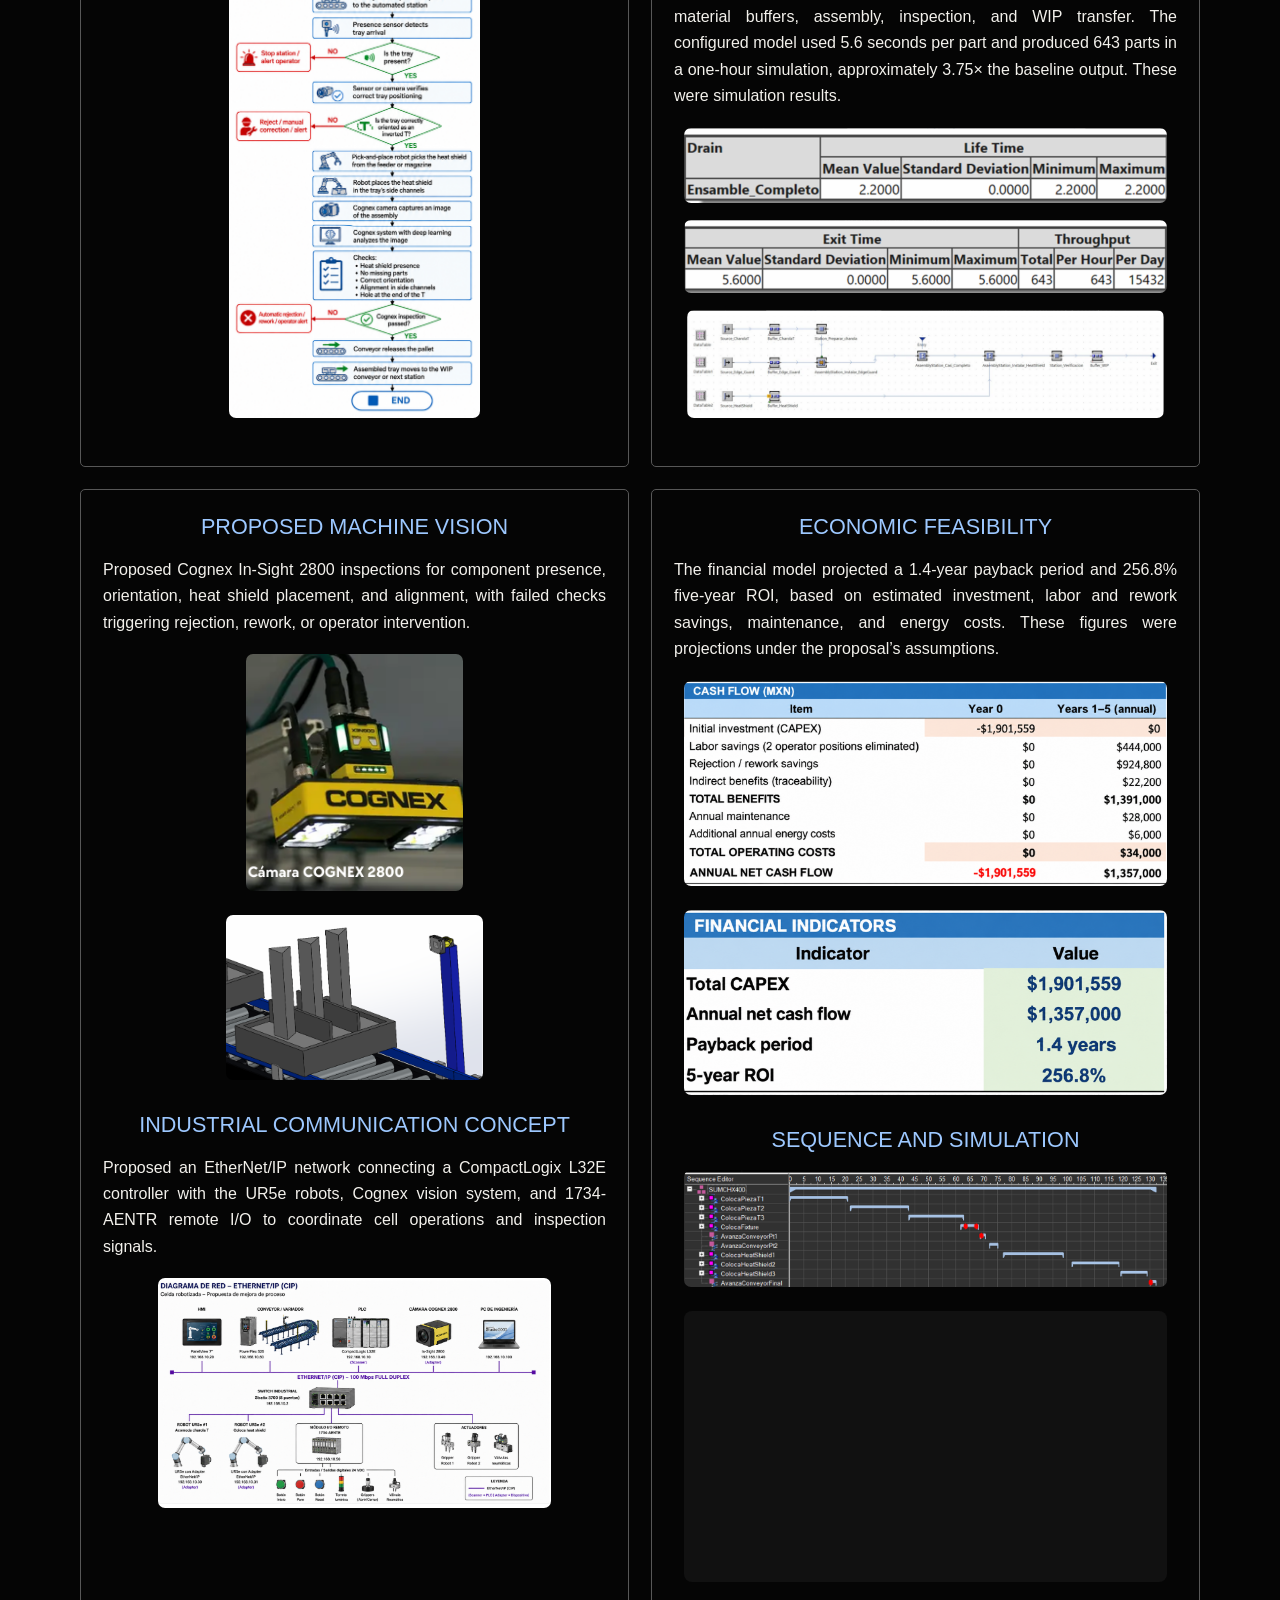
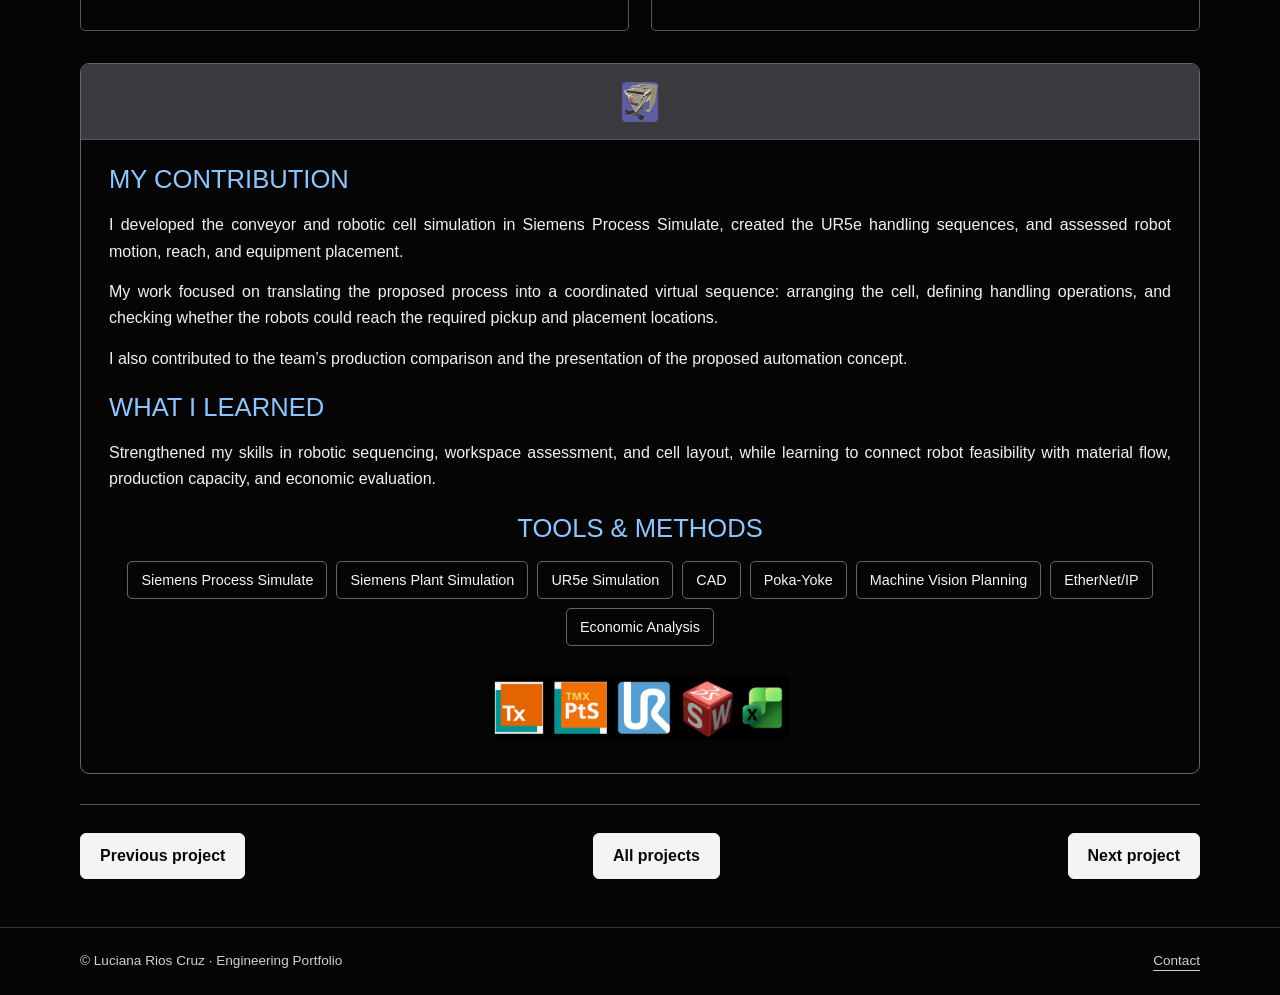
==== commit 58010fb6: "Add files via upload" ====
--- a/carrier.html
+++ b/carrier.html
@@ -450,27 +450,51 @@
 }
 </style>
 <style id="carrier-review-style">
-/* Compact, visually guided review instead of one long paragraph card. */
-#main .ux-project-review {margin:18px 0 25px;padding:22px 24px;background:#0b0d12;border:1px solid #414956;border-radius:11px}
-#main .ux-review-header{display:flex;align-items:center;justify-content:space-between;flex-wrap:wrap;gap:8px 14px;margin-bottom:17px}
-#main .ux-review-header h2{color:#91c5ff!important;font-size:clamp(1.12rem,1.65vw,1.46rem)!important;letter-spacing:.02em;margin:0!important;text-align:left!important}
-#main .ux-review-status{color:#bfc8d7;font-size:.83rem}
-#main .ux-review-layout{display:grid;grid-template-columns:minmax(205px,.82fr) minmax(0,1.6fr);gap:20px;align-items:stretch}
-#main .ux-review-visual{margin:0;border:1px solid #3c4856;border-radius:9px;padding:11px;background:#121720;display:flex;flex-direction:column;justify-content:center;gap:9px}
-#main .ux-review-visual .carrier-figure{width:100%!important;max-width:300px!important;margin:0 auto!important}
-#main .ux-review-visual img{width:100%;height:auto;object-fit:contain;max-height:240px}
-#main .ux-review-visual figcaption{font-size:.82rem;line-height:1.45;text-align:center;color:#b9c4d3}
-#main .ux-review-steps{display:grid;grid-template-columns:1fr;gap:9px}
-#main .ux-review-step{border:1px solid #353f4b;border-radius:8px;background:#111720;padding:12px 15px;display:grid;grid-template-columns:37px minmax(0,1fr);gap:11px;align-items:start}
-#main .ux-review-number{display:flex;width:32px;height:32px;border:1px solid #53789d;border-radius:7px;align-items:center;justify-content:center;font-weight:700;color:#a1cbff;background:#14263b}
-#main .ux-review-step h3{font-size:.97rem;color:#a9d0ff;margin:0 0 4px;font-weight:650;line-height:1.3;text-align:left}
-#main .ux-review-step p{font-size:.91rem;line-height:1.5;color:#e0e4ea;text-align:left!important;hyphens:none;margin:0}
-#main .ux-review-note{font-size:.85rem;line-height:1.5;color:#adb9c8;margin:15px 0 0;text-align:left!important;border-left:2px solid #6aa9ed;padding-left:12px}
+/* Project review converted into an illustrative interactive slider. */
+#main .ux-project-review{margin:18px 0 28px;padding:22px 24px;background:linear-gradient(180deg,#0b0f17 0%,#0b0d12 100%);border:1px solid #414956;border-radius:13px;box-shadow:0 8px 24px rgba(0,0,0,.18)}
+#main .ux-review-header{display:flex;align-items:center;justify-content:space-between;flex-wrap:wrap;gap:8px 14px;margin-bottom:16px}
+#main .ux-review-header h2{color:#91c5ff!important;font-size:clamp(1.14rem,1.7vw,1.48rem)!important;letter-spacing:.02em;margin:0!important;text-align:left!important}
+#main .ux-review-status{color:#c4cfde;font-size:.84rem}
+#main .ux-review-tabs{display:flex;flex-wrap:wrap;gap:10px;margin-bottom:16px}
+#main .ux-review-tab{appearance:none;border:1px solid #3d4f66;background:#101823;color:#c9d4e0;border-radius:999px;padding:9px 14px;font:600 .87rem/1.2 system-ui,sans-serif;cursor:pointer;transition:background-color .22s ease,border-color .22s ease,color .22s ease,transform .18s ease}
+#main .ux-review-tab:hover{border-color:#6ea8de;color:#fff;transform:translateY(-1px)}
+#main .ux-review-tab.is-active{background:#17314e;border-color:#72b1eb;color:#fff;box-shadow:0 0 0 1px rgba(122,183,255,.15) inset}
+#main .ux-review-slider{position:relative}
+#main .ux-review-nav{position:absolute;top:calc(50% - 22px);transform:translateY(-50%);width:42px;height:42px;border-radius:50%;border:1px solid #56789b;background:rgba(12,20,31,.92);color:#e8f2ff;display:flex;align-items:center;justify-content:center;font-size:1.05rem;cursor:pointer;z-index:2;transition:background-color .2s ease,border-color .2s ease,opacity .2s ease}
+#main .ux-review-nav:hover{background:#17314e;border-color:#7ab6f8}
+#main .ux-review-nav:disabled{opacity:.4;cursor:default}
+#main .ux-review-nav.prev{left:-10px}
+#main .ux-review-nav.next{right:-10px}
+#main .ux-review-slide{display:none;animation:reviewFade .32s ease}
+#main .ux-review-slide.is-active{display:block}
+@keyframes reviewFade{from{opacity:.2;transform:translateY(5px)}to{opacity:1;transform:none}}
+#main .ux-review-slide-layout{display:grid;grid-template-columns:minmax(250px,1.08fr) minmax(300px,1fr);gap:18px;align-items:stretch}
+#main .ux-review-media-panel,#main .ux-review-copy{border:1px solid #334152;border-radius:12px;background:#101720;padding:14px}
+#main .ux-review-copy h3{font-size:1.14rem;color:#acd3ff;margin:0 0 10px;line-height:1.25;text-align:left}
+#main .ux-review-copy p{font-size:.96rem;line-height:1.62;margin:0 0 12px;color:#e7ebf0;text-align:left!important;hyphens:none}
+#main .ux-review-points{margin:0;padding-left:18px;color:#dfe6ef;display:grid;gap:8px}
+#main .ux-review-points li{font-size:.93rem;line-height:1.5}
+#main .ux-mini-metrics{display:grid;grid-template-columns:repeat(3,minmax(0,1fr));gap:10px;margin:12px 0 14px}
+#main .ux-mini-card{border:1px solid #3b4a5a;border-radius:10px;padding:12px 12px 11px;background:#0c141e;min-height:88px}
+#main .ux-mini-card strong{display:block;font-size:1.5rem;line-height:1;color:#fff;margin-bottom:7px}
+#main .ux-mini-card span{display:block;font-size:.82rem;line-height:1.35;color:#b7c4d1}
+#main .ux-review-media-grid{display:grid;gap:12px}
+#main .ux-review-media-grid.two{grid-template-columns:1.2fr .8fr}
+#main .ux-review-media-grid.quad{grid-template-columns:repeat(2,minmax(0,1fr))}
+#main .ux-review-media-grid.split-tables{grid-template-columns:1fr;gap:10px}
+#main .ux-review-media-card{border:1px solid #364454;border-radius:10px;background:#0c131c;padding:10px;display:flex;flex-direction:column;gap:8px;justify-content:center}
+#main .ux-review-media-card img{width:100%;height:auto;display:block;border-radius:8px;object-fit:contain;background:#111}
+#main .ux-review-media-card h4{margin:0;font-size:.87rem;line-height:1.3;color:#9fcaff;text-align:left}
+#main .ux-review-media-card p{margin:0;font-size:.8rem;line-height:1.45;color:#b4c0ce;text-align:left!important}
+#main .ux-review-slide-footer{display:flex;align-items:center;justify-content:space-between;gap:12px;margin-top:15px;flex-wrap:wrap}
+#main .ux-review-slide-indicator{font-size:.82rem;color:#aac8e8}
+#main .ux-review-note{font-size:.85rem;line-height:1.55;color:#adb9c8;margin:16px 0 0;text-align:left!important;border-left:2px solid #6aa9ed;padding-left:12px}
 #main .ux-project-review strong{color:#fff;font-weight:700}
-@media(min-width:1150px){#main .ux-review-layout{grid-template-columns:minmax(225px,.7fr) minmax(0,1.6fr)}}
-@media(max-width:720px){#main .ux-project-review{padding:16px;margin:16px 0 21px}#main .ux-review-layout{grid-template-columns:1fr}#main .ux-review-visual .carrier-figure{max-width:270px!important}#main .ux-review-visual img{max-height:190px}#main .ux-review-step{padding:12px}}
-@media(hover:hover){#main .ux-review-step{transition:border-color .22s ease,background-color .22s ease}#main .ux-review-step:hover{border-color:#659cce;background:#172233}}
-@media(prefers-reduced-motion:reduce){#main .ux-review-step{transition:none!important}}
+@media(max-width:1080px){#main .ux-review-nav.prev{left:-4px}#main .ux-review-nav.next{right:-4px}}
+@media(max-width:860px){#main .ux-review-slide-layout{grid-template-columns:1fr}#main .ux-review-media-grid.two{grid-template-columns:1fr}#main .ux-review-media-grid.quad{grid-template-columns:repeat(2,minmax(0,1fr))}}
+@media(max-width:720px){#main .ux-project-review{padding:16px;margin:16px 0 22px}#main .ux-review-tabs{gap:8px}#main .ux-review-tab{width:100%;justify-content:flex-start;text-align:left;border-radius:12px}#main .ux-mini-metrics{grid-template-columns:1fr}#main .ux-review-media-grid.quad{grid-template-columns:1fr}#main .ux-review-nav{display:none}}
+@media(hover:hover){#main .ux-review-media-card,#main .ux-mini-card{transition:border-color .22s ease,transform .22s ease,background-color .22s ease}#main .ux-review-media-card:hover,#main .ux-mini-card:hover{border-color:#69a5e0;transform:translateY(-1px);background:#122031}}
+@media(prefers-reduced-motion:reduce){#main .ux-review-slide{animation:none}#main .ux-review-tab,#main .ux-review-nav,#main .ux-review-media-card,#main .ux-mini-card{transition:none!important}}
 </style>
 </head>
 <body>
@@ -499,20 +523,134 @@
 <section class="ux-project-review" id="project-review" aria-labelledby="project-review-title">
   <div class="ux-review-header">
     <h2 id="project-review-title">PROJECT REVIEW</h2>
-    <span class="ux-review-status">From manual assembly to a simulated robotic cell</span>
+    <span class="ux-review-status">Interactive visual summary of the concept</span>
   </div>
-  <div class="ux-review-layout">
-    <figure class="ux-review-visual">
-      <div class="carrier-figure"><a href="carrier-tray-assembly.png" rel="noopener noreferrer" target="_blank"><img src="carrier-tray-assembly.png" alt="Reference image of the Carrier SUMCHX-400 tray subassembly" loading="lazy" decoding="async"></a></div>
-      <figcaption>The tray subassembly studied in the Carrier project</figcaption>
-    </figure>
-    <div class="ux-review-steps">
-      <article class="ux-review-step"><span class="ux-review-number" aria-hidden="true">01</span><div><h3>What was the challenge?</h3><p>A station required repeated manual positioning and assembly of <strong>three T-shaped components and their heat shields</strong>. The reference process took approximately <strong>21 seconds per part</strong>.</p></div></article>
-      <article class="ux-review-step"><span class="ux-review-number" aria-hidden="true">02</span><div><h3>What did we propose?</h3><p>A robotic cell with <strong>two UR5e robots</strong>, a conveyor, part-holding fixtures, and planned Cognex camera inspections to move, position, and check the components.</p></div></article>
-      <article class="ux-review-step"><span class="ux-review-number" aria-hidden="true">03</span><div><h3>What did we learn from the simulation?</h3><p>Our proposed production model represented a <strong>5.6-second cycle</strong> and produced <strong>643 parts in one simulated hour</strong>, roughly <strong>3.75× the baseline throughput</strong>.</p></div></article>
-    </div>
+
+  <div class="ux-review-tabs" role="tablist" aria-label="Project review slides">
+    <button class="ux-review-tab is-active" id="review-tab-1" role="tab" aria-selected="true" aria-controls="review-slide-1" data-review-slide="0" type="button">01 · Challenge</button>
+    <button class="ux-review-tab" id="review-tab-2" role="tab" aria-selected="false" aria-controls="review-slide-2" data-review-slide="1" type="button">02 · Proposal</button>
+    <button class="ux-review-tab" id="review-tab-3" role="tab" aria-selected="false" aria-controls="review-slide-3" data-review-slide="2" type="button">03 · Simulation</button>
   </div>
-  <p class="ux-review-note"><strong>Important:</strong> This was an academic automation proposal. Production figures are <strong>simulation results</strong>, not performance measured on an installed industrial cell. The detailed design and analysis follow below.</p>
+
+  <div class="ux-review-slider">
+    <button class="ux-review-nav prev" type="button" aria-label="Previous review slide">&#10094;</button>
+    <button class="ux-review-nav next" type="button" aria-label="Next review slide">&#10095;</button>
+
+    <article class="ux-review-slide is-active" id="review-slide-1" role="tabpanel" aria-labelledby="review-tab-1">
+      <div class="ux-review-slide-layout">
+        <div class="ux-review-media-panel">
+          <div class="ux-review-media-grid two">
+            <figure class="ux-review-media-card">
+              <img src="carrier-manual-station.png" alt="Manual tray handling at the original station" loading="lazy" decoding="async">
+              <h4>Original station</h4>
+              <p>Manual placement and repeated handling steps before transfer.</p>
+            </figure>
+            <figure class="ux-review-media-card">
+              <img src="carrier-tray-assembly.png" alt="Tray subassembly used in the Carrier project" loading="lazy" decoding="async">
+              <h4>Tray subassembly</h4>
+              <p>Three T-shaped components and their heat shields.</p>
+            </figure>
+          </div>
+        </div>
+        <div class="ux-review-copy">
+          <h3>What was the challenge?</h3>
+          <p>The selected station relied on <strong>repetitive manual positioning and assembly</strong>. Operators had to locate the tray, position the components consistently, and prepare the assembly for later verification and transfer.</p>
+          <div class="ux-mini-metrics">
+            <div class="ux-mini-card"><strong>21 s</strong><span>Reference cycle time per part</span></div>
+            <div class="ux-mini-card"><strong>171 pph</strong><span>Equivalent baseline rate</span></div>
+            <div class="ux-mini-card"><strong>3</strong><span>T-shaped parts positioned in each tray</span></div>
+          </div>
+          <ul class="ux-review-points">
+            <li>Consistent placement was important for the next steps in the sequence.</li>
+            <li>The station still depended heavily on human manipulation.</li>
+            <li>The goal was to understand whether a robotic alternative could be feasible.</li>
+          </ul>
+        </div>
+      </div>
+      <div class="ux-review-slide-footer"><span class="ux-review-slide-indicator">Slide 1 of 3 · Challenge context</span></div>
+    </article>
+
+    <article class="ux-review-slide" id="review-slide-2" role="tabpanel" aria-labelledby="review-tab-2" hidden>
+      <div class="ux-review-slide-layout">
+        <div class="ux-review-media-panel">
+          <div class="ux-review-media-grid quad">
+            <figure class="ux-review-media-card">
+              <img src="carrier-ur5e.png" alt="UR5e collaborative robot" loading="lazy" decoding="async">
+              <h4>UR5e robots</h4>
+            </figure>
+            <figure class="ux-review-media-card">
+              <img src="carrier-fixture-model.png" alt="CAD fixture model" loading="lazy" decoding="async">
+              <h4>Positioning fixtures</h4>
+            </figure>
+            <figure class="ux-review-media-card">
+              <img src="carrier-cognex-camera.png" alt="Cognex industrial camera" loading="lazy" decoding="async">
+              <h4>Vision checkpoint</h4>
+            </figure>
+            <figure class="ux-review-media-card">
+              <img src="carrier-ethernet-network.png" alt="Industrial network concept" loading="lazy" decoding="async">
+              <h4>Cell coordination</h4>
+            </figure>
+          </div>
+        </div>
+        <div class="ux-review-copy">
+          <h3>What did we propose?</h3>
+          <p>We designed a <strong>conceptual robotic cell</strong> in which collaborative robots handle the parts, dedicated fixtures keep the tray aligned, a conveyor supports movement between stages, and camera inspection helps verify the assembly before release.</p>
+          <div class="ux-mini-metrics">
+            <div class="ux-mini-card"><strong>2</strong><span>UR5e robots planned for handling tasks</span></div>
+            <div class="ux-mini-card"><strong>1</strong><span>Conveyor for transfer and WIP movement</span></div>
+            <div class="ux-mini-card"><strong>1</strong><span>Vision concept for presence and orientation checks</span></div>
+          </div>
+          <ul class="ux-review-points">
+            <li>Fixtures and poka-yoke principles support repeatable positioning.</li>
+            <li>Machine vision was planned to inspect presence, orientation, and placement.</li>
+            <li>The overall concept was evaluated virtually before any physical implementation.</li>
+          </ul>
+        </div>
+      </div>
+      <div class="ux-review-slide-footer"><span class="ux-review-slide-indicator">Slide 2 of 3 · Proposed solution</span></div>
+    </article>
+
+    <article class="ux-review-slide" id="review-slide-3" role="tabpanel" aria-labelledby="review-tab-3" hidden>
+      <div class="ux-review-slide-layout">
+        <div class="ux-review-media-panel">
+          <div class="ux-review-media-grid split-tables">
+            <figure class="ux-review-media-card">
+              <img src="carrier-plant-lifetime.png" alt="Plant Simulation Life Time results table" loading="lazy" decoding="async">
+              <h4>Life Time table</h4>
+              <p>Assembly drain time results reported by the simulation model.</p>
+            </figure>
+            <figure class="ux-review-media-card">
+              <img src="carrier-plant-exit-throughput.png" alt="Plant Simulation Exit Time and Throughput results table" loading="lazy" decoding="async">
+              <h4>Exit Time and Throughput</h4>
+              <p>Simulation output showing cycle and production rate.</p>
+            </figure>
+            <figure class="ux-review-media-card">
+              <img src="carrier-plant-simulation-flow.png" alt="Plant Simulation process model" loading="lazy" decoding="async">
+              <h4>Plant Simulation model</h4>
+              <p>Buffers, sources, assembly, inspection, and transfer were represented in the digital model.</p>
+            </figure>
+          </div>
+        </div>
+        <div class="ux-review-copy">
+          <h3>What did we learn from the simulation?</h3>
+          <p>The virtual production model suggested that the concept could significantly improve throughput. These values come from <strong>simulation studies</strong> and were used to compare the baseline process with the proposed automated alternative.</p>
+          <div class="ux-mini-metrics">
+            <div class="ux-mini-card"><strong>5.6 s</strong><span>Simulated cycle time per part</span></div>
+            <div class="ux-mini-card"><strong>643 pph</strong><span>One-hour simulated output</span></div>
+            <div class="ux-mini-card"><strong>3.75×</strong><span>Approximate improvement vs. baseline</span></div>
+          </div>
+          <ul class="ux-review-points">
+            <li>The model integrated buffers, assembly, inspection, and WIP transfer.</li>
+            <li>Results provided a feasibility comparison, not a measured production-line performance record.</li>
+            <li>The simulation helped justify the layout, sequencing, and equipment concept.</li>
+          </ul>
+        </div>
+      </div>
+      <div class="ux-review-slide-footer"><span class="ux-review-slide-indicator">Slide 3 of 3 · Simulation takeaways</span></div>
+    </article>
+  </div>
+
+  <p class="ux-review-note"><strong>Important:</strong> This was an academic automation proposal. Production figures shown here are <strong>simulation results</strong>, not performance measured on an installed industrial cell. The technical evidence and detailed analysis continue below.</p>
 </section>
 <div class="project-grid">
 <div class="project-panel">
@@ -650,4 +788,45 @@
   scheduleAlign();
 })();
 </script>
+
+<script id="carrier-review-slider-script">
+(() => {
+  const review=document.querySelector('#project-review');
+  if(!review) return;
+  const tabs=[...review.querySelectorAll('.ux-review-tab')];
+  const slides=[...review.querySelectorAll('.ux-review-slide')];
+  const prev=review.querySelector('.ux-review-nav.prev');
+  const next=review.querySelector('.ux-review-nav.next');
+  let index=0;
+  const show=(i,focusTab=false)=>{
+    index=(i+slides.length)%slides.length;
+    slides.forEach((slide,idx)=>{
+      const active=idx===index;
+      slide.classList.toggle('is-active',active);
+      slide.hidden=!active;
+    });
+    tabs.forEach((tab,idx)=>{
+      const active=idx===index;
+      tab.classList.toggle('is-active',active);
+      tab.setAttribute('aria-selected',active?'true':'false');
+      tab.setAttribute('tabindex',active?'0':'-1');
+      if(active && focusTab) tab.focus();
+    });
+    if(prev) prev.disabled=index===0;
+    if(next) next.disabled=index===slides.length-1;
+  };
+  tabs.forEach((tab,idx)=>{
+    tab.addEventListener('click',()=>show(idx));
+    tab.addEventListener('keydown',e=>{
+      if(e.key==='ArrowRight'){e.preventDefault();show(Math.min(slides.length-1,idx+1),true);} 
+      else if(e.key==='ArrowLeft'){e.preventDefault();show(Math.max(0,idx-1),true);} 
+      else if(e.key==='Home'){e.preventDefault();show(0,true);} 
+      else if(e.key==='End'){e.preventDefault();show(slides.length-1,true);} 
+    });
+  });
+  prev && prev.addEventListener('click',()=>show(index-1));
+  next && next.addEventListener('click',()=>show(index+1));
+  show(0);
+})();
+</script>
 </body></html>
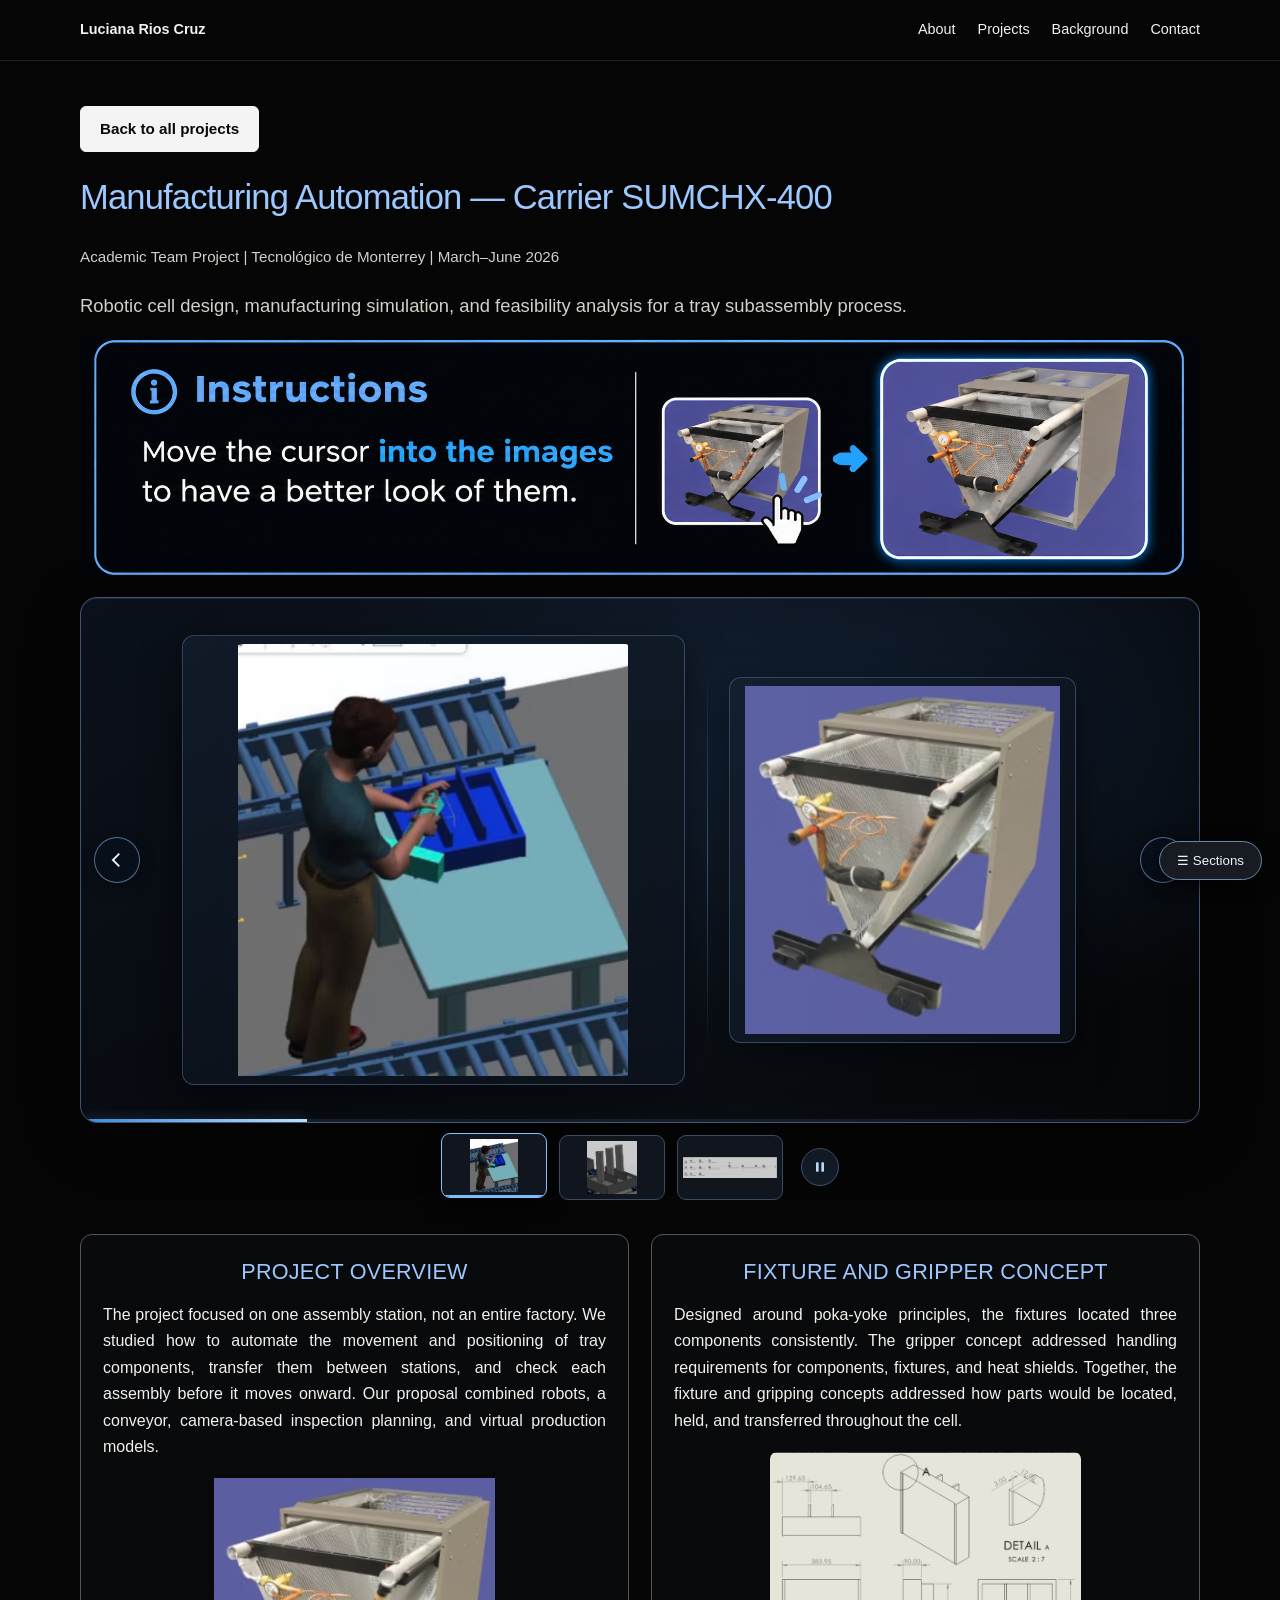
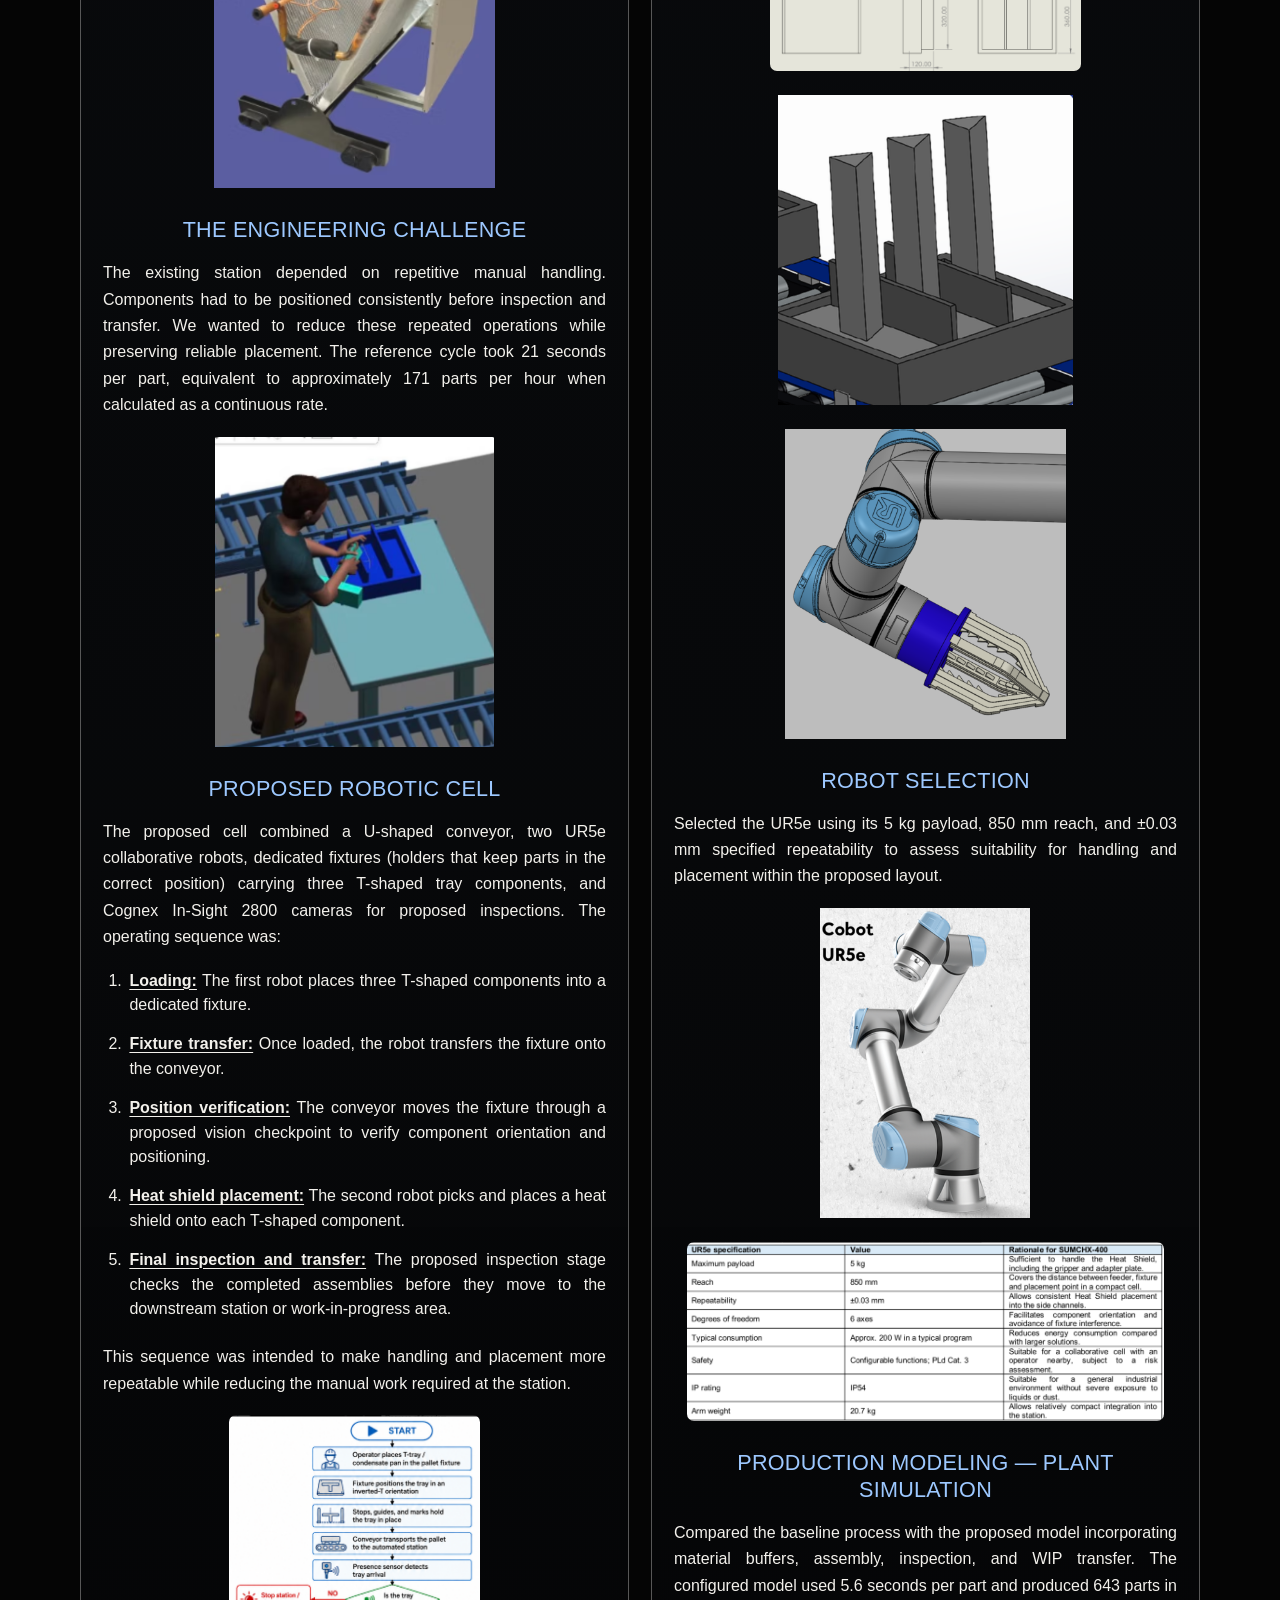
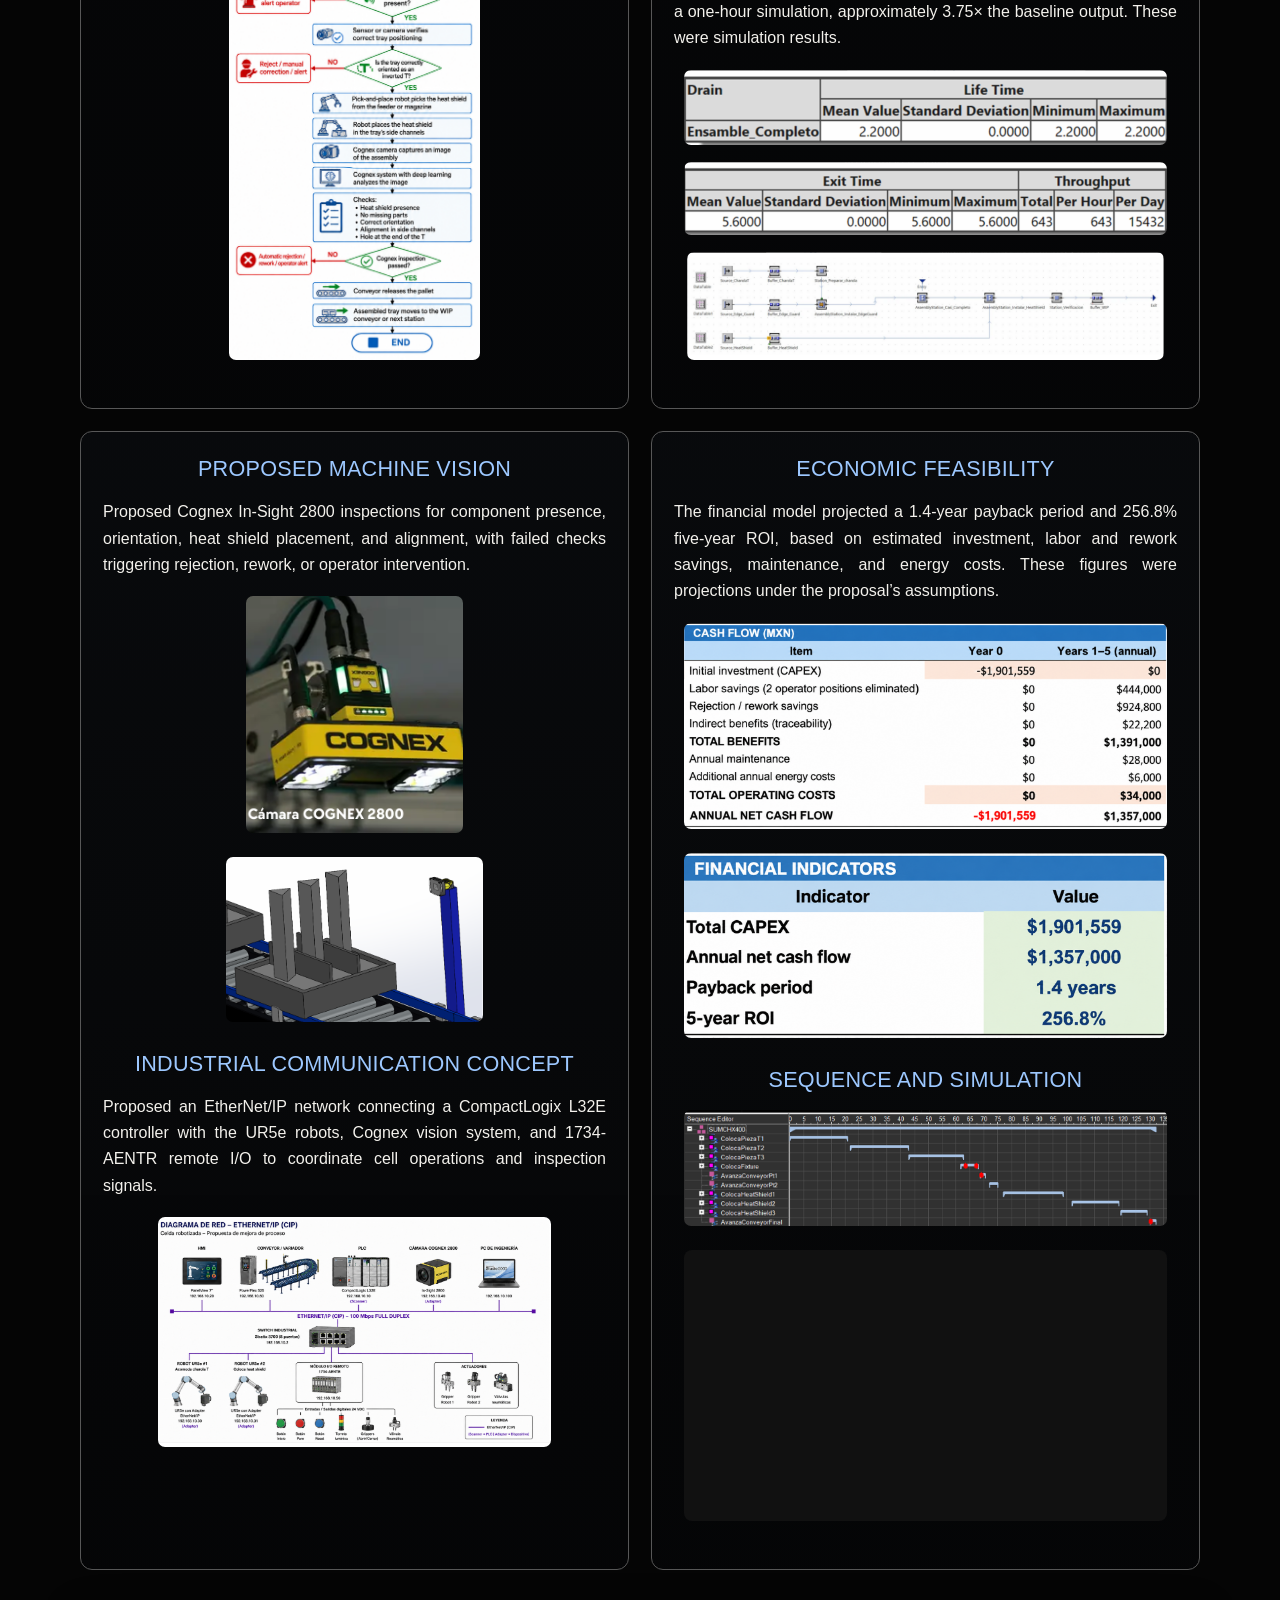
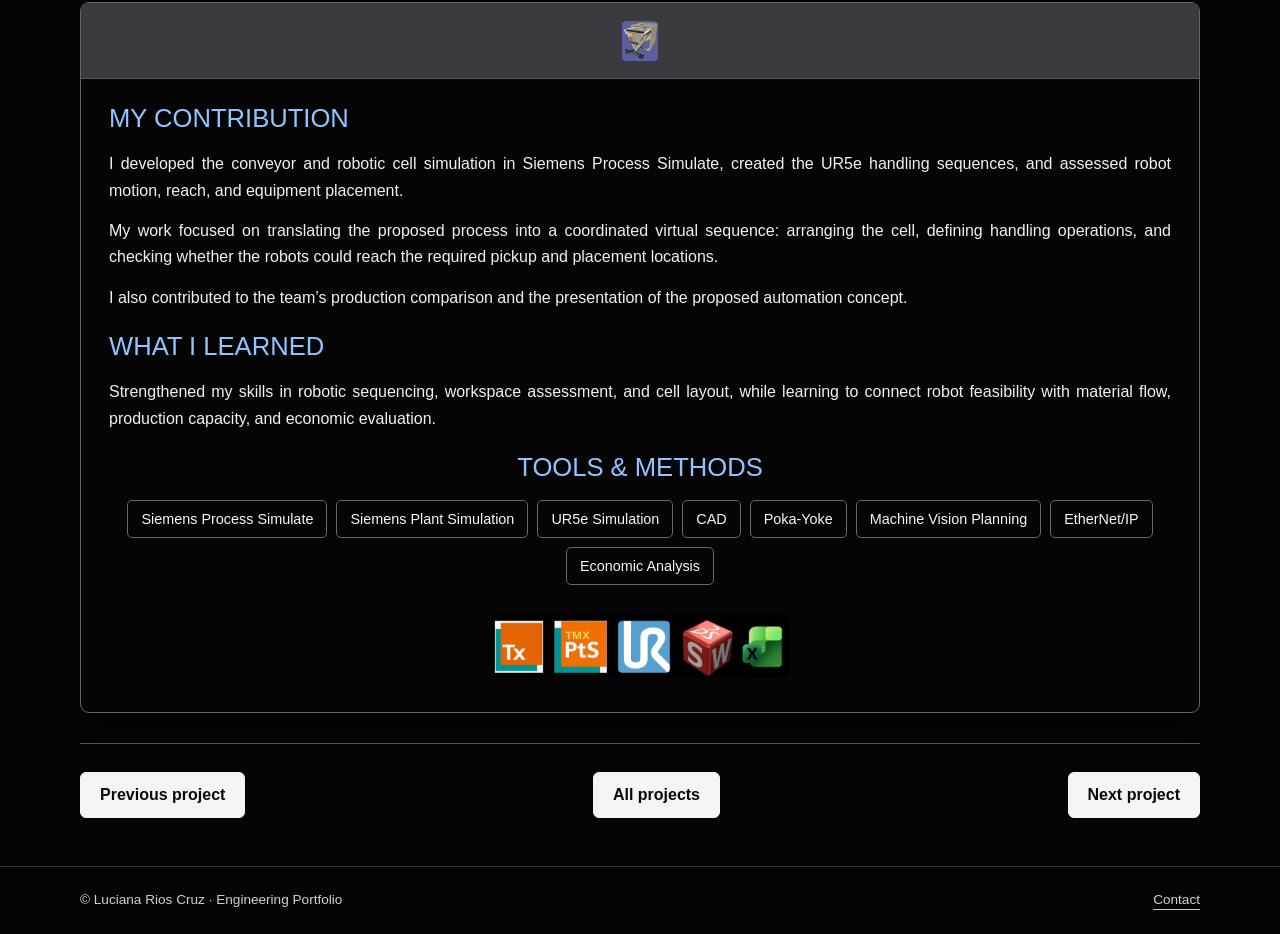
==== commit f4e9fb3f: "Add files via upload" ====
--- a/carrier.html
+++ b/carrier.html
@@ -449,52 +449,62 @@
  #main .project-panel.ux-reveal-pending,#main .carrier-summary-card.ux-reveal-pending {opacity:1!important;transform:none!important}
 }
 </style>
-<style id="carrier-review-style">
-/* Project review converted into an illustrative interactive slider. */
-#main .ux-project-review{margin:18px 0 28px;padding:22px 24px;background:linear-gradient(180deg,#0b0f17 0%,#0b0d12 100%);border:1px solid #414956;border-radius:13px;box-shadow:0 8px 24px rgba(0,0,0,.18)}
-#main .ux-review-header{display:flex;align-items:center;justify-content:space-between;flex-wrap:wrap;gap:8px 14px;margin-bottom:16px}
-#main .ux-review-header h2{color:#91c5ff!important;font-size:clamp(1.14rem,1.7vw,1.48rem)!important;letter-spacing:.02em;margin:0!important;text-align:left!important}
-#main .ux-review-status{color:#c4cfde;font-size:.84rem}
-#main .ux-review-tabs{display:flex;flex-wrap:wrap;gap:10px;margin-bottom:16px}
-#main .ux-review-tab{appearance:none;border:1px solid #3d4f66;background:#101823;color:#c9d4e0;border-radius:999px;padding:9px 14px;font:600 .87rem/1.2 system-ui,sans-serif;cursor:pointer;transition:background-color .22s ease,border-color .22s ease,color .22s ease,transform .18s ease}
-#main .ux-review-tab:hover{border-color:#6ea8de;color:#fff;transform:translateY(-1px)}
-#main .ux-review-tab.is-active{background:#17314e;border-color:#72b1eb;color:#fff;box-shadow:0 0 0 1px rgba(122,183,255,.15) inset}
-#main .ux-review-slider{position:relative}
-#main .ux-review-nav{position:absolute;top:calc(50% - 22px);transform:translateY(-50%);width:42px;height:42px;border-radius:50%;border:1px solid #56789b;background:rgba(12,20,31,.92);color:#e8f2ff;display:flex;align-items:center;justify-content:center;font-size:1.05rem;cursor:pointer;z-index:2;transition:background-color .2s ease,border-color .2s ease,opacity .2s ease}
-#main .ux-review-nav:hover{background:#17314e;border-color:#7ab6f8}
-#main .ux-review-nav:disabled{opacity:.4;cursor:default}
-#main .ux-review-nav.prev{left:-10px}
-#main .ux-review-nav.next{right:-10px}
-#main .ux-review-slide{display:none;animation:reviewFade .32s ease}
-#main .ux-review-slide.is-active{display:block}
-@keyframes reviewFade{from{opacity:.2;transform:translateY(5px)}to{opacity:1;transform:none}}
-#main .ux-review-slide-layout{display:grid;grid-template-columns:minmax(250px,1.08fr) minmax(300px,1fr);gap:18px;align-items:stretch}
-#main .ux-review-media-panel,#main .ux-review-copy{border:1px solid #334152;border-radius:12px;background:#101720;padding:14px}
-#main .ux-review-copy h3{font-size:1.14rem;color:#acd3ff;margin:0 0 10px;line-height:1.25;text-align:left}
-#main .ux-review-copy p{font-size:.96rem;line-height:1.62;margin:0 0 12px;color:#e7ebf0;text-align:left!important;hyphens:none}
-#main .ux-review-points{margin:0;padding-left:18px;color:#dfe6ef;display:grid;gap:8px}
-#main .ux-review-points li{font-size:.93rem;line-height:1.5}
-#main .ux-mini-metrics{display:grid;grid-template-columns:repeat(3,minmax(0,1fr));gap:10px;margin:12px 0 14px}
-#main .ux-mini-card{border:1px solid #3b4a5a;border-radius:10px;padding:12px 12px 11px;background:#0c141e;min-height:88px}
-#main .ux-mini-card strong{display:block;font-size:1.5rem;line-height:1;color:#fff;margin-bottom:7px}
-#main .ux-mini-card span{display:block;font-size:.82rem;line-height:1.35;color:#b7c4d1}
-#main .ux-review-media-grid{display:grid;gap:12px}
-#main .ux-review-media-grid.two{grid-template-columns:1.2fr .8fr}
-#main .ux-review-media-grid.quad{grid-template-columns:repeat(2,minmax(0,1fr))}
-#main .ux-review-media-grid.split-tables{grid-template-columns:1fr;gap:10px}
-#main .ux-review-media-card{border:1px solid #364454;border-radius:10px;background:#0c131c;padding:10px;display:flex;flex-direction:column;gap:8px;justify-content:center}
-#main .ux-review-media-card img{width:100%;height:auto;display:block;border-radius:8px;object-fit:contain;background:#111}
-#main .ux-review-media-card h4{margin:0;font-size:.87rem;line-height:1.3;color:#9fcaff;text-align:left}
-#main .ux-review-media-card p{margin:0;font-size:.8rem;line-height:1.45;color:#b4c0ce;text-align:left!important}
-#main .ux-review-slide-footer{display:flex;align-items:center;justify-content:space-between;gap:12px;margin-top:15px;flex-wrap:wrap}
-#main .ux-review-slide-indicator{font-size:.82rem;color:#aac8e8}
-#main .ux-review-note{font-size:.85rem;line-height:1.55;color:#adb9c8;margin:16px 0 0;text-align:left!important;border-left:2px solid #6aa9ed;padding-left:12px}
-#main .ux-project-review strong{color:#fff;font-weight:700}
-@media(max-width:1080px){#main .ux-review-nav.prev{left:-4px}#main .ux-review-nav.next{right:-4px}}
-@media(max-width:860px){#main .ux-review-slide-layout{grid-template-columns:1fr}#main .ux-review-media-grid.two{grid-template-columns:1fr}#main .ux-review-media-grid.quad{grid-template-columns:repeat(2,minmax(0,1fr))}}
-@media(max-width:720px){#main .ux-project-review{padding:16px;margin:16px 0 22px}#main .ux-review-tabs{gap:8px}#main .ux-review-tab{width:100%;justify-content:flex-start;text-align:left;border-radius:12px}#main .ux-mini-metrics{grid-template-columns:1fr}#main .ux-review-media-grid.quad{grid-template-columns:1fr}#main .ux-review-nav{display:none}}
-@media(hover:hover){#main .ux-review-media-card,#main .ux-mini-card{transition:border-color .22s ease,transform .22s ease,background-color .22s ease}#main .ux-review-media-card:hover,#main .ux-mini-card:hover{border-color:#69a5e0;transform:translateY(-1px);background:#122031}}
-@media(prefers-reduced-motion:reduce){#main .ux-review-slide{animation:none}#main .ux-review-tab,#main .ux-review-nav,#main .ux-review-media-card,#main .ux-mini-card{transition:none!important}}
+<style id="carrier-cinematic-design">
+/* Cinematic visual-first UX: does not resize technical images in the project sections. */
+#main .cinematic-review{--cin-blue:#7ab9ff;position:relative;isolation:isolate;margin:19px 0 32px;max-width:100%;font-family:inherit}
+#main .cinematic-stage{position:relative;overflow:hidden;background:radial-gradient(ellipse at 70% 28%,rgba(39,84,142,.22),transparent 54%),linear-gradient(145deg,#0b111b,#050608 82%);border:1px solid #415570;border-radius:17px;aspect-ratio:2.13;min-height:355px;box-shadow:0 15px 55px rgba(0,0,0,.32),inset 0 1px 0 rgba(160,205,255,.12)}
+#main .cinematic-stage::after{content:"";position:absolute;inset:0;pointer-events:none;border-radius:inherit;background:linear-gradient(90deg,transparent 10%,rgba(113,173,255,.035) 55%,transparent 100%);z-index:3}
+#main .cinematic-slide{position:absolute;inset:0;visibility:hidden;opacity:0;pointer-events:none;transform:translateX(42px) scale(.975);filter:blur(7px);transition:opacity 720ms cubic-bezier(.22,1,.36,1),transform 850ms cubic-bezier(.22,1,.36,1),filter 650ms ease,visibility 720ms}
+#main .cinematic-slide.is-current{visibility:visible;opacity:1;transform:translateX(0) scale(1);filter:blur(0);pointer-events:auto;z-index:1}
+#main .cinematic-scene{position:absolute;inset:0;overflow:hidden}
+#main .cinematic-art{position:absolute;border:1px solid rgba(137,180,238,.30);border-radius:12px;background:linear-gradient(145deg,#101a28,#080c12);overflow:hidden;box-shadow:0 14px 38px #0009;transform:translateY(25px) scale(.975);opacity:0;transition:transform 900ms cubic-bezier(.16,1,.3,1),opacity 800ms ease,box-shadow 300ms ease;display:flex;align-items:center;justify-content:center;padding:8px;box-sizing:border-box}
+#main .cinematic-slide.is-current .cinematic-art{transform:translateY(0) scale(1);opacity:1}
+#main .cinematic-art:nth-of-type(2){transition-delay:100ms}
+#main .cinematic-art:nth-of-type(3){transition-delay:170ms}
+#main .cinematic-art:nth-of-type(4){transition-delay:230ms}
+#main .cinematic-art img{width:100%;height:100%;max-height:none;object-fit:contain;display:block;border-radius:6px;transition:transform 650ms cubic-bezier(.16,1,.3,1)}
+@media(hover:hover){#main .cinematic-art:hover{box-shadow:0 18px 42px #000c,0 0 0 1px rgba(137,190,255,.55);z-index:2}#main .cinematic-art:hover img{transform:scale(1.045)}}
+/* Frames stagger the project photography into a deliberately composed gallery. */
+#main .manual-main{inset:7% auto 7% 9%;width:45%}
+#main .manual-tray{inset:15% 11% 15% auto;width:31%}
+#main .deco-manual{position:absolute;left:56%;top:13%;bottom:13%;width:1px;background:linear-gradient(transparent,#679fc9 50%,transparent);opacity:.45}
+#main .solution-robot{inset:8% auto 8% 8%;width:23%}
+#main .solution-fixture{inset:9% auto 9% 34%;width:31%}
+#main .solution-gripper{inset:9% 8% auto auto;width:24%;height:40%}
+#main .solution-vision{inset:auto 8% 9% auto;width:24%;height:40%}
+#main .simulation-flow{inset:8% 8% auto 8%;height:37%}
+#main .simulation-life{inset:49% auto auto 8%;width:40%;height:20%}
+#main .simulation-throughput{inset:auto auto 8% 8%;width:40%;height:20%}
+#main .simulation-sequence{inset:49% 8% 8% auto;width:40%}
+#main .cinematic-arrow{position:absolute;z-index:5;top:50%;transform:translateY(-50%);border:1px solid rgba(152,193,247,.54);border-radius:50%;height:46px;width:46px;display:grid;place-items:center;background:rgba(8,17,29,.80);color:#f0f6ff;cursor:pointer;backdrop-filter:blur(9px);transition:background .2s ease,border-color .2s ease,transform .2s ease;box-shadow:0 4px 16px rgba(0,0,0,.35)}
+#main .cinematic-arrow:hover{background:rgba(43,93,143,.95);border-color:#a0ceff;transform:translateY(-50%) scale(1.07)}
+#main .cinematic-arrow svg{height:22px;width:22px}
+#main .cinematic-back{left:13px}
+#main .cinematic-next{right:13px}
+#main .cinematic-progress{position:absolute;bottom:0;left:0;right:0;height:3px;background:rgba(104,162,223,.12);z-index:6}
+#main .cinematic-progress span{display:block;height:100%;width:0%;background:linear-gradient(90deg,#3a88dd,#b8dfff);box-shadow:0 0 12px #76b5ff66}
+#main .cinematic-thumbnails{display:flex;align-items:center;justify-content:center;gap:12px;padding:12px 2px 2px}
+#main .cinematic-thumb{position:relative;display:flex;align-items:center;justify-content:center;height:65px;width:106px;padding:5px;background:#10151e;border:1px solid #384c63;border-radius:9px;overflow:hidden;cursor:pointer;transition:transform .22s ease,border-color .22s ease,box-shadow .22s ease}
+#main .cinematic-thumb img{height:100%;width:100%;object-fit:contain;filter:saturate(.7) brightness(.8);transition:filter .25s ease}
+#main .cinematic-thumb:hover,#main .cinematic-thumb.is-current{transform:translateY(-2px);border-color:#84c3ff;box-shadow:0 6px 18px #0008}
+#main .cinematic-thumb:hover img,#main .cinematic-thumb.is-current img{filter:none}
+#main .cinematic-thumb-active{position:absolute;bottom:0;left:0;right:0;height:2px;background:#7abaff;opacity:0}
+#main .cinematic-thumb.is-current .cinematic-thumb-active{opacity:1}
+#main .cinematic-play-toggle{height:38px;width:38px;border:1px solid #405670;border-radius:50%;display:grid;place-items:center;background:#121c28;color:#c6e1ff;cursor:pointer;margin-left:6px}
+#main .cinematic-play-toggle svg{width:16px;height:16px}
+#main .cinematic-play-toggle .cinematic-play{display:none}
+#main .cinematic-play-toggle[aria-pressed=true] .cinematic-pause{display:none}
+#main .cinematic-play-toggle[aria-pressed=true] .cinematic-play{display:block}
+/* Preserve original card geometry; improve surface quality, heading spacing, navigation. */
+#main .project-panel{border-radius:12px!important;background:linear-gradient(180deg,rgba(13,17,23,.40),rgba(5,6,8,.55))!important;transition:border-color .26s ease,box-shadow .26s ease}
+#main .project-panel section+section{margin-top:29px}
+#main .project-panel h2{letter-spacing:.012em}
+#main .carrier-summary-card{box-shadow:0 14px 38px #0006}
+#main .project-top h1{letter-spacing:-.024em!important}
+#main .project-navigation a{transition:background .22s ease,transform .22s ease}
+@media(max-width:850px){#main .cinematic-stage{aspect-ratio:1.5;min-height:340px}#main .manual-main{width:47%;left:7%}#main .manual-tray{width:34%;right:8%}#main .solution-robot{left:7%}#main .solution-fixture{left:33%}#main .solution-gripper,#main .solution-vision{right:6%}}
+@media(max-width:600px){#main .cinematic-review{margin:14px 0 22px}#main .cinematic-stage{aspect-ratio:1.12;min-height:310px;border-radius:11px}#main .cinematic-arrow{width:35px;height:35px}#main .cinematic-arrow svg{height:18px;width:18px}#main .cinematic-back{left:6px}#main .cinematic-next{right:6px}#main .manual-main{left:8%;top:8%;width:48%;bottom:8%}#main .manual-tray{right:8%;top:17%;width:33%;bottom:17%}#main .solution-robot{left:8%;top:8%;bottom:8%;width:31%}#main .solution-fixture{left:43%;top:8%;bottom:8%;width:31%}#main .solution-gripper,#main .solution-vision{right:4%;width:20%;height:38%}#main .simulation-flow{left:8%;right:8%;height:30%}#main .simulation-life{top:43%;width:40%;height:20%}#main .simulation-throughput{bottom:8%;width:40%;height:20%}#main .simulation-sequence{top:43%;bottom:8%;width:40%}#main .cinematic-thumb{width:78px;height:53px}#main .cinematic-thumbnails{gap:8px}#main .cinematic-art{padding:4px;border-radius:7px}#main .project-panel section+section{margin-top:22px}}
+@media(prefers-reduced-motion:reduce){#main .cinematic-slide,#main .cinematic-art,#main .cinematic-art img,#main .cinematic-thumb{transition:none!important;animation:none!important}#main .cinematic-progress{display:none}}
 </style>
 </head>
 <body>
@@ -520,137 +530,41 @@
        alt="Instructions: Move the cursor into the images to have a better look of them. A smaller Carrier tray assembly image becomes a larger preview."
        loading="eager">
 </figure></div>
-<section class="ux-project-review" id="project-review" aria-labelledby="project-review-title">
-  <div class="ux-review-header">
-    <h2 id="project-review-title">PROJECT REVIEW</h2>
-    <span class="ux-review-status">Interactive visual summary of the concept</span>
+<section class="cinematic-review" id="project-review" aria-label="Interactive visual gallery of the Carrier automation project">
+  <div class="cinematic-stage" aria-roledescription="carousel" aria-label="Project image gallery" tabindex="0">
+    <div class="cinematic-slide is-current" data-scene="0" aria-roledescription="slide" aria-label="1 of 3: Manual assembly and tray components">
+      <div class="cinematic-scene scene-manual">
+        <div class="cinematic-art manual-main"><img src="carrier-manual-station.png" alt="Operator handling parts at the original manual tray station" loading="eager"></div>
+        <div class="cinematic-art manual-tray"><img src="carrier-tray-assembly.png" alt="Carrier tray subassembly studied for automation" loading="eager"></div>
+        <div class="cinematic-decoration deco-manual" aria-hidden="true"></div>
+      </div>
+    </div>
+    <div class="cinematic-slide" data-scene="1" aria-roledescription="slide" aria-label="2 of 3: Robots, fixtures, vision and handling design" aria-hidden="true" inert>
+      <div class="cinematic-scene scene-solution">
+        <div class="cinematic-art solution-robot"><img src="carrier-ur5e.png" alt="UR5e collaborative robot proposed for the cell" loading="lazy"></div>
+        <div class="cinematic-art solution-fixture"><img src="carrier-fixture-model.png" alt="CAD model of the positioning fixture" loading="lazy"></div>
+        <div class="cinematic-art solution-gripper"><img src="carrier-robot-gripper.png" alt="Robot gripper and handling tool concept" loading="lazy"></div>
+        <div class="cinematic-art solution-vision"><img src="carrier-vision-checkpoint.png" alt="Machine vision checkpoint model" loading="lazy"></div>
+      </div>
+    </div>
+    <div class="cinematic-slide" data-scene="2" aria-roledescription="slide" aria-label="3 of 3: Production model and simulation output" aria-hidden="true" inert>
+      <div class="cinematic-scene scene-simulation">
+        <div class="cinematic-art simulation-flow"><img src="carrier-plant-simulation-flow.png" alt="Plant Simulation layout and modeled sequence" loading="lazy"></div>
+        <div class="cinematic-art simulation-life"><img src="carrier-plant-lifetime.png" alt="Simulation result table showing life time" loading="lazy"></div>
+        <div class="cinematic-art simulation-throughput"><img src="carrier-plant-exit-throughput.png" alt="Simulation result table showing exit time and throughput" loading="lazy"></div>
+        <div class="cinematic-art simulation-sequence"><img src="carrier-sequence-editor.png" alt="Siemens Process Simulate robotic sequence timeline" loading="lazy"></div>
+      </div>
+    </div>
+    <button class="cinematic-arrow cinematic-back" type="button" aria-label="Previous images"><svg viewBox="0 0 24 24" fill="none" stroke="currentColor" stroke-width="2" aria-hidden="true"><path d="M14.5 5 7.5 12l7 7"/></svg></button>
+    <button class="cinematic-arrow cinematic-next" type="button" aria-label="Next images"><svg viewBox="0 0 24 24" fill="none" stroke="currentColor" stroke-width="2" aria-hidden="true"><path d="m9.5 5 7 7-7 7"/></svg></button>
+    <div class="cinematic-progress" aria-hidden="true"><span></span></div>
   </div>
-
-  <div class="ux-review-tabs" role="tablist" aria-label="Project review slides">
-    <button class="ux-review-tab is-active" id="review-tab-1" role="tab" aria-selected="true" aria-controls="review-slide-1" data-review-slide="0" type="button">01 · Challenge</button>
-    <button class="ux-review-tab" id="review-tab-2" role="tab" aria-selected="false" aria-controls="review-slide-2" data-review-slide="1" type="button">02 · Proposal</button>
-    <button class="ux-review-tab" id="review-tab-3" role="tab" aria-selected="false" aria-controls="review-slide-3" data-review-slide="2" type="button">03 · Simulation</button>
+  <div class="cinematic-thumbnails" aria-label="Choose image gallery section">
+    <button class="cinematic-thumb is-current" type="button" data-go="0" aria-label="Show original manual station" aria-current="true"><img src="carrier-manual-station.png" alt=""><span class="cinematic-thumb-active" aria-hidden="true"></span></button>
+    <button class="cinematic-thumb" type="button" data-go="1" aria-label="Show proposed robotic automation" aria-current="false"><img src="carrier-fixture-model.png" alt=""><span class="cinematic-thumb-active" aria-hidden="true"></span></button>
+    <button class="cinematic-thumb" type="button" data-go="2" aria-label="Show simulation output" aria-current="false"><img src="carrier-plant-simulation-flow.png" alt=""><span class="cinematic-thumb-active" aria-hidden="true"></span></button>
+    <button class="cinematic-play-toggle" type="button" aria-label="Pause gallery animation" aria-pressed="false"><svg class="cinematic-pause" viewBox="0 0 24 24" fill="currentColor" aria-hidden="true"><rect x="6" y="5" width="4" height="14" rx="1"/><rect x="14" y="5" width="4" height="14" rx="1"/></svg><svg class="cinematic-play" viewBox="0 0 24 24" fill="currentColor" aria-hidden="true"><path d="m8 5 11 7-11 7V5Z"/></svg></button>
   </div>
-
-  <div class="ux-review-slider">
-    <button class="ux-review-nav prev" type="button" aria-label="Previous review slide">&#10094;</button>
-    <button class="ux-review-nav next" type="button" aria-label="Next review slide">&#10095;</button>
-
-    <article class="ux-review-slide is-active" id="review-slide-1" role="tabpanel" aria-labelledby="review-tab-1">
-      <div class="ux-review-slide-layout">
-        <div class="ux-review-media-panel">
-          <div class="ux-review-media-grid two">
-            <figure class="ux-review-media-card">
-              <img src="carrier-manual-station.png" alt="Manual tray handling at the original station" loading="lazy" decoding="async">
-              <h4>Original station</h4>
-              <p>Manual placement and repeated handling steps before transfer.</p>
-            </figure>
-            <figure class="ux-review-media-card">
-              <img src="carrier-tray-assembly.png" alt="Tray subassembly used in the Carrier project" loading="lazy" decoding="async">
-              <h4>Tray subassembly</h4>
-              <p>Three T-shaped components and their heat shields.</p>
-            </figure>
-          </div>
-        </div>
-        <div class="ux-review-copy">
-          <h3>What was the challenge?</h3>
-          <p>The selected station relied on <strong>repetitive manual positioning and assembly</strong>. Operators had to locate the tray, position the components consistently, and prepare the assembly for later verification and transfer.</p>
-          <div class="ux-mini-metrics">
-            <div class="ux-mini-card"><strong>21 s</strong><span>Reference cycle time per part</span></div>
-            <div class="ux-mini-card"><strong>171 pph</strong><span>Equivalent baseline rate</span></div>
-            <div class="ux-mini-card"><strong>3</strong><span>T-shaped parts positioned in each tray</span></div>
-          </div>
-          <ul class="ux-review-points">
-            <li>Consistent placement was important for the next steps in the sequence.</li>
-            <li>The station still depended heavily on human manipulation.</li>
-            <li>The goal was to understand whether a robotic alternative could be feasible.</li>
-          </ul>
-        </div>
-      </div>
-      <div class="ux-review-slide-footer"><span class="ux-review-slide-indicator">Slide 1 of 3 · Challenge context</span></div>
-    </article>
-
-    <article class="ux-review-slide" id="review-slide-2" role="tabpanel" aria-labelledby="review-tab-2" hidden>
-      <div class="ux-review-slide-layout">
-        <div class="ux-review-media-panel">
-          <div class="ux-review-media-grid quad">
-            <figure class="ux-review-media-card">
-              <img src="carrier-ur5e.png" alt="UR5e collaborative robot" loading="lazy" decoding="async">
-              <h4>UR5e robots</h4>
-            </figure>
-            <figure class="ux-review-media-card">
-              <img src="carrier-fixture-model.png" alt="CAD fixture model" loading="lazy" decoding="async">
-              <h4>Positioning fixtures</h4>
-            </figure>
-            <figure class="ux-review-media-card">
-              <img src="carrier-cognex-camera.png" alt="Cognex industrial camera" loading="lazy" decoding="async">
-              <h4>Vision checkpoint</h4>
-            </figure>
-            <figure class="ux-review-media-card">
-              <img src="carrier-ethernet-network.png" alt="Industrial network concept" loading="lazy" decoding="async">
-              <h4>Cell coordination</h4>
-            </figure>
-          </div>
-        </div>
-        <div class="ux-review-copy">
-          <h3>What did we propose?</h3>
-          <p>We designed a <strong>conceptual robotic cell</strong> in which collaborative robots handle the parts, dedicated fixtures keep the tray aligned, a conveyor supports movement between stages, and camera inspection helps verify the assembly before release.</p>
-          <div class="ux-mini-metrics">
-            <div class="ux-mini-card"><strong>2</strong><span>UR5e robots planned for handling tasks</span></div>
-            <div class="ux-mini-card"><strong>1</strong><span>Conveyor for transfer and WIP movement</span></div>
-            <div class="ux-mini-card"><strong>1</strong><span>Vision concept for presence and orientation checks</span></div>
-          </div>
-          <ul class="ux-review-points">
-            <li>Fixtures and poka-yoke principles support repeatable positioning.</li>
-            <li>Machine vision was planned to inspect presence, orientation, and placement.</li>
-            <li>The overall concept was evaluated virtually before any physical implementation.</li>
-          </ul>
-        </div>
-      </div>
-      <div class="ux-review-slide-footer"><span class="ux-review-slide-indicator">Slide 2 of 3 · Proposed solution</span></div>
-    </article>
-
-    <article class="ux-review-slide" id="review-slide-3" role="tabpanel" aria-labelledby="review-tab-3" hidden>
-      <div class="ux-review-slide-layout">
-        <div class="ux-review-media-panel">
-          <div class="ux-review-media-grid split-tables">
-            <figure class="ux-review-media-card">
-              <img src="carrier-plant-lifetime.png" alt="Plant Simulation Life Time results table" loading="lazy" decoding="async">
-              <h4>Life Time table</h4>
-              <p>Assembly drain time results reported by the simulation model.</p>
-            </figure>
-            <figure class="ux-review-media-card">
-              <img src="carrier-plant-exit-throughput.png" alt="Plant Simulation Exit Time and Throughput results table" loading="lazy" decoding="async">
-              <h4>Exit Time and Throughput</h4>
-              <p>Simulation output showing cycle and production rate.</p>
-            </figure>
-            <figure class="ux-review-media-card">
-              <img src="carrier-plant-simulation-flow.png" alt="Plant Simulation process model" loading="lazy" decoding="async">
-              <h4>Plant Simulation model</h4>
-              <p>Buffers, sources, assembly, inspection, and transfer were represented in the digital model.</p>
-            </figure>
-          </div>
-        </div>
-        <div class="ux-review-copy">
-          <h3>What did we learn from the simulation?</h3>
-          <p>The virtual production model suggested that the concept could significantly improve throughput. These values come from <strong>simulation studies</strong> and were used to compare the baseline process with the proposed automated alternative.</p>
-          <div class="ux-mini-metrics">
-            <div class="ux-mini-card"><strong>5.6 s</strong><span>Simulated cycle time per part</span></div>
-            <div class="ux-mini-card"><strong>643 pph</strong><span>One-hour simulated output</span></div>
-            <div class="ux-mini-card"><strong>3.75×</strong><span>Approximate improvement vs. baseline</span></div>
-          </div>
-          <ul class="ux-review-points">
-            <li>The model integrated buffers, assembly, inspection, and WIP transfer.</li>
-            <li>Results provided a feasibility comparison, not a measured production-line performance record.</li>
-            <li>The simulation helped justify the layout, sequencing, and equipment concept.</li>
-          </ul>
-        </div>
-      </div>
-      <div class="ux-review-slide-footer"><span class="ux-review-slide-indicator">Slide 3 of 3 · Simulation takeaways</span></div>
-    </article>
-  </div>
-
-  <p class="ux-review-note"><strong>Important:</strong> This was an academic automation proposal. Production figures shown here are <strong>simulation results</strong>, not performance measured on an installed industrial cell. The technical evidence and detailed analysis continue below.</p>
 </section>
 <div class="project-grid">
 <div class="project-panel">
@@ -790,43 +704,39 @@
 </script>
 
 <script id="carrier-review-slider-script">
-(() => {
-  const review=document.querySelector('#project-review');
-  if(!review) return;
-  const tabs=[...review.querySelectorAll('.ux-review-tab')];
-  const slides=[...review.querySelectorAll('.ux-review-slide')];
-  const prev=review.querySelector('.ux-review-nav.prev');
-  const next=review.querySelector('.ux-review-nav.next');
-  let index=0;
-  const show=(i,focusTab=false)=>{
-    index=(i+slides.length)%slides.length;
-    slides.forEach((slide,idx)=>{
-      const active=idx===index;
-      slide.classList.toggle('is-active',active);
-      slide.hidden=!active;
-    });
-    tabs.forEach((tab,idx)=>{
-      const active=idx===index;
-      tab.classList.toggle('is-active',active);
-      tab.setAttribute('aria-selected',active?'true':'false');
-      tab.setAttribute('tabindex',active?'0':'-1');
-      if(active && focusTab) tab.focus();
-    });
-    if(prev) prev.disabled=index===0;
-    if(next) next.disabled=index===slides.length-1;
-  };
-  tabs.forEach((tab,idx)=>{
-    tab.addEventListener('click',()=>show(idx));
-    tab.addEventListener('keydown',e=>{
-      if(e.key==='ArrowRight'){e.preventDefault();show(Math.min(slides.length-1,idx+1),true);} 
-      else if(e.key==='ArrowLeft'){e.preventDefault();show(Math.max(0,idx-1),true);} 
-      else if(e.key==='Home'){e.preventDefault();show(0,true);} 
-      else if(e.key==='End'){e.preventDefault();show(slides.length-1,true);} 
-    });
-  });
-  prev && prev.addEventListener('click',()=>show(index-1));
-  next && next.addEventListener('click',()=>show(index+1));
-  show(0);
+(()=>{
+ 'use strict';
+ const root=document.getElementById('project-review');if(!root)return;
+ const stage=root.querySelector('.cinematic-stage');
+ const slides=[...root.querySelectorAll('.cinematic-slide')];
+ const thumbs=[...root.querySelectorAll('.cinematic-thumb')];
+ const progress=root.querySelector('.cinematic-progress span');
+ const toggle=root.querySelector('.cinematic-play-toggle');
+ const reduced=window.matchMedia('(prefers-reduced-motion: reduce)');
+ let selected=0, elapsed=0, last=0, raf=0;
+ let paused=reduced.matches, hovered=false, visible=false;
+ const duration=7500;
+ function goto(idx){selected=(idx+slides.length)%slides.length;elapsed=0;
+  slides.forEach((slide,i)=>{const current=i===selected;slide.classList.toggle('is-current',current);slide.setAttribute('aria-hidden',String(!current));slide.inert=!current;});
+  thumbs.forEach((button,i)=>{const current=i===selected;button.classList.toggle('is-current',current);button.setAttribute('aria-current',String(current));});
+  progress.style.width='0%';
+ }
+ function choose(idx){goto(idx);}
+ root.querySelector('.cinematic-back').addEventListener('click',()=>choose(selected-1));
+ root.querySelector('.cinematic-next').addEventListener('click',()=>choose(selected+1));
+ thumbs.forEach((button,i)=>button.addEventListener('click',()=>choose(i)));
+ toggle.addEventListener('click',()=>{paused=!paused;toggle.setAttribute('aria-pressed',String(paused));toggle.setAttribute('aria-label',paused?'Play gallery animation':'Pause gallery animation');});
+ stage.addEventListener('keydown',e=>{if(e.key==='ArrowRight'){e.preventDefault();choose(selected+1);}else if(e.key==='ArrowLeft'){e.preventDefault();choose(selected-1);}});
+ root.addEventListener('mouseenter',()=>{hovered=true});root.addEventListener('mouseleave',()=>{hovered=false});
+ root.addEventListener('focusin',()=>{hovered=true});root.addEventListener('focusout',()=>{requestAnimationFrame(()=>{if(!root.contains(document.activeElement))hovered=false;});});
+ const observer=new IntersectionObserver(entries=>{visible=entries[0].isIntersecting},{threshold:.35});observer.observe(root);
+ function tick(now){if(!last)last=now;const delta=Math.min(now-last,100);last=now;
+ if(visible&&!paused&&!hovered&&!document.hidden&&!reduced.matches){elapsed+=delta;if(elapsed>=duration)goto(selected+1);else progress.style.width=`${Math.min(100,elapsed/duration*100)}%`;}
+ raf=requestAnimationFrame(tick);
+ }
+ reduced.addEventListener('change',e=>{paused=e.matches;toggle.setAttribute('aria-pressed',String(paused));toggle.setAttribute('aria-label',paused?'Play gallery animation':'Pause gallery animation');});
+ goto(0);toggle.setAttribute('aria-pressed',String(paused));toggle.setAttribute('aria-label',paused?'Play gallery animation':'Pause gallery animation');raf=requestAnimationFrame(tick);
+ window.addEventListener('pagehide',()=>{cancelAnimationFrame(raf);observer.disconnect();},{once:true});
 })();
 </script>
 </body></html>
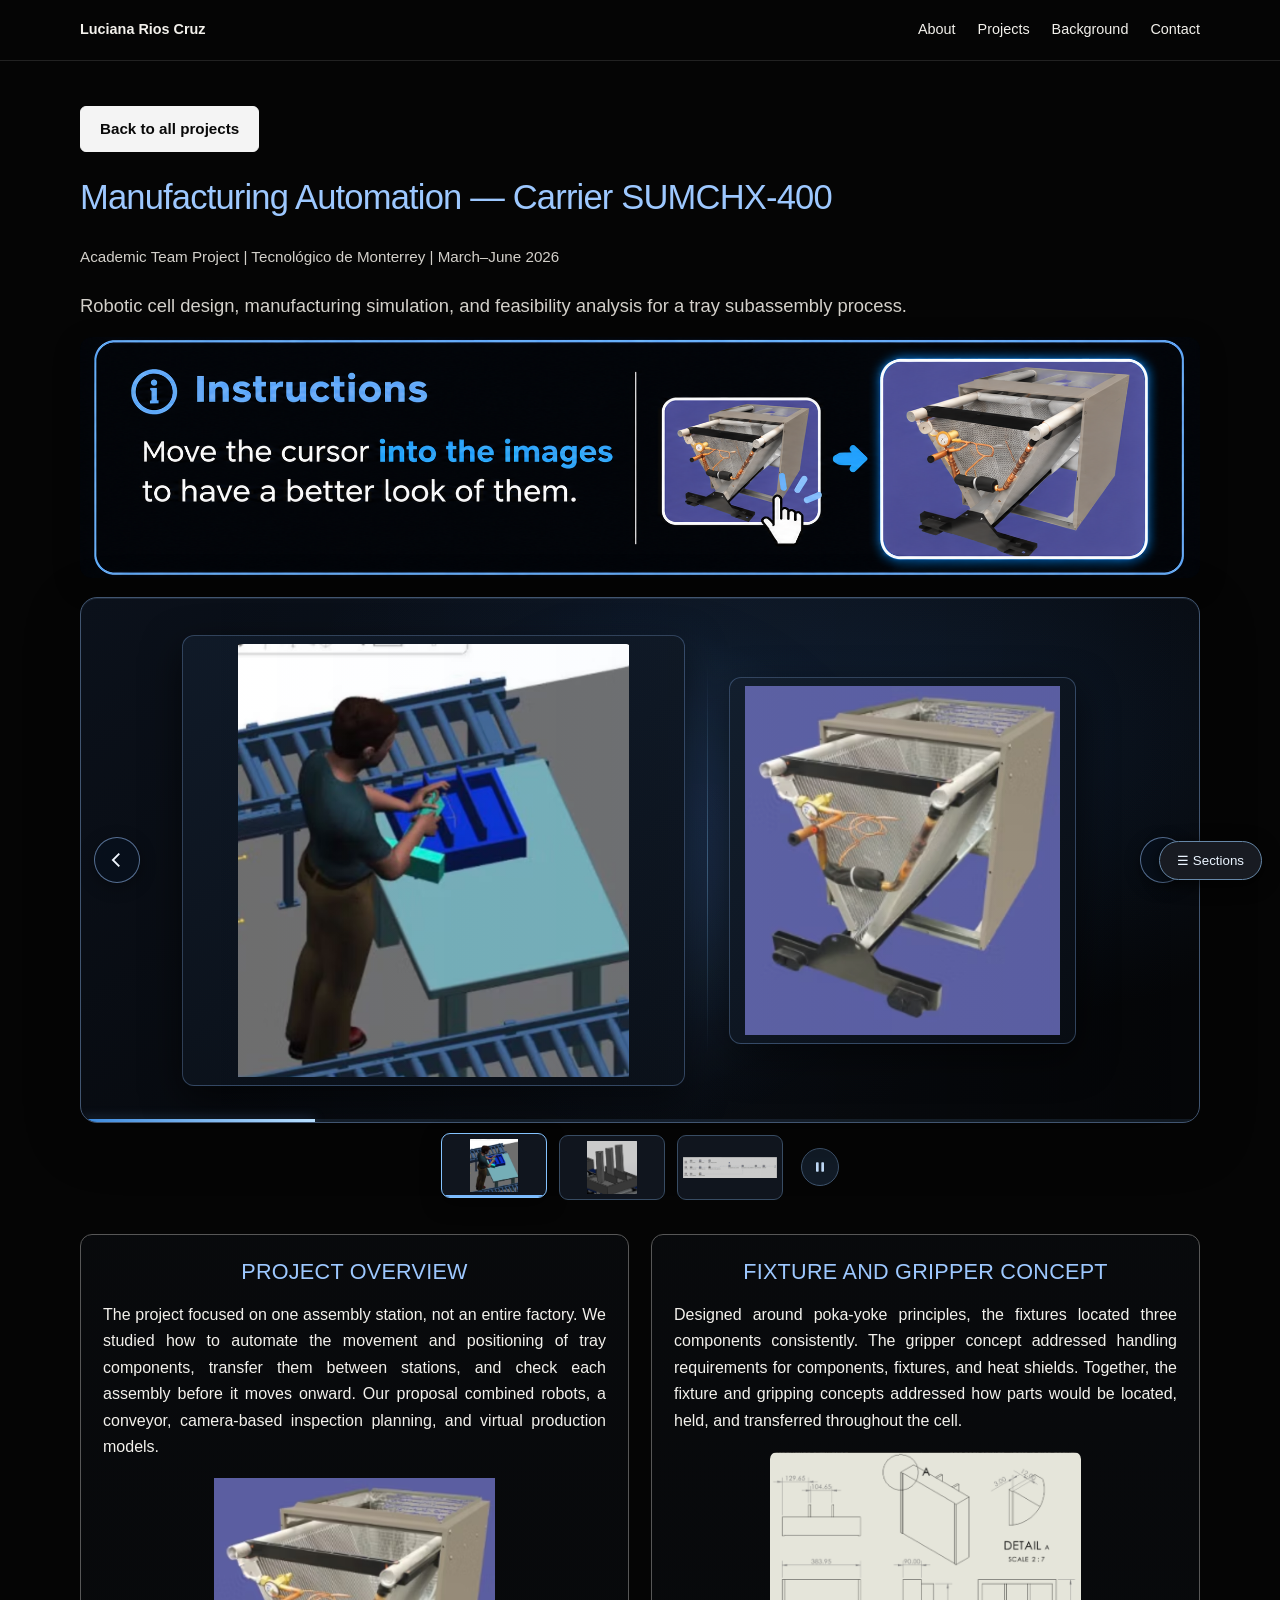
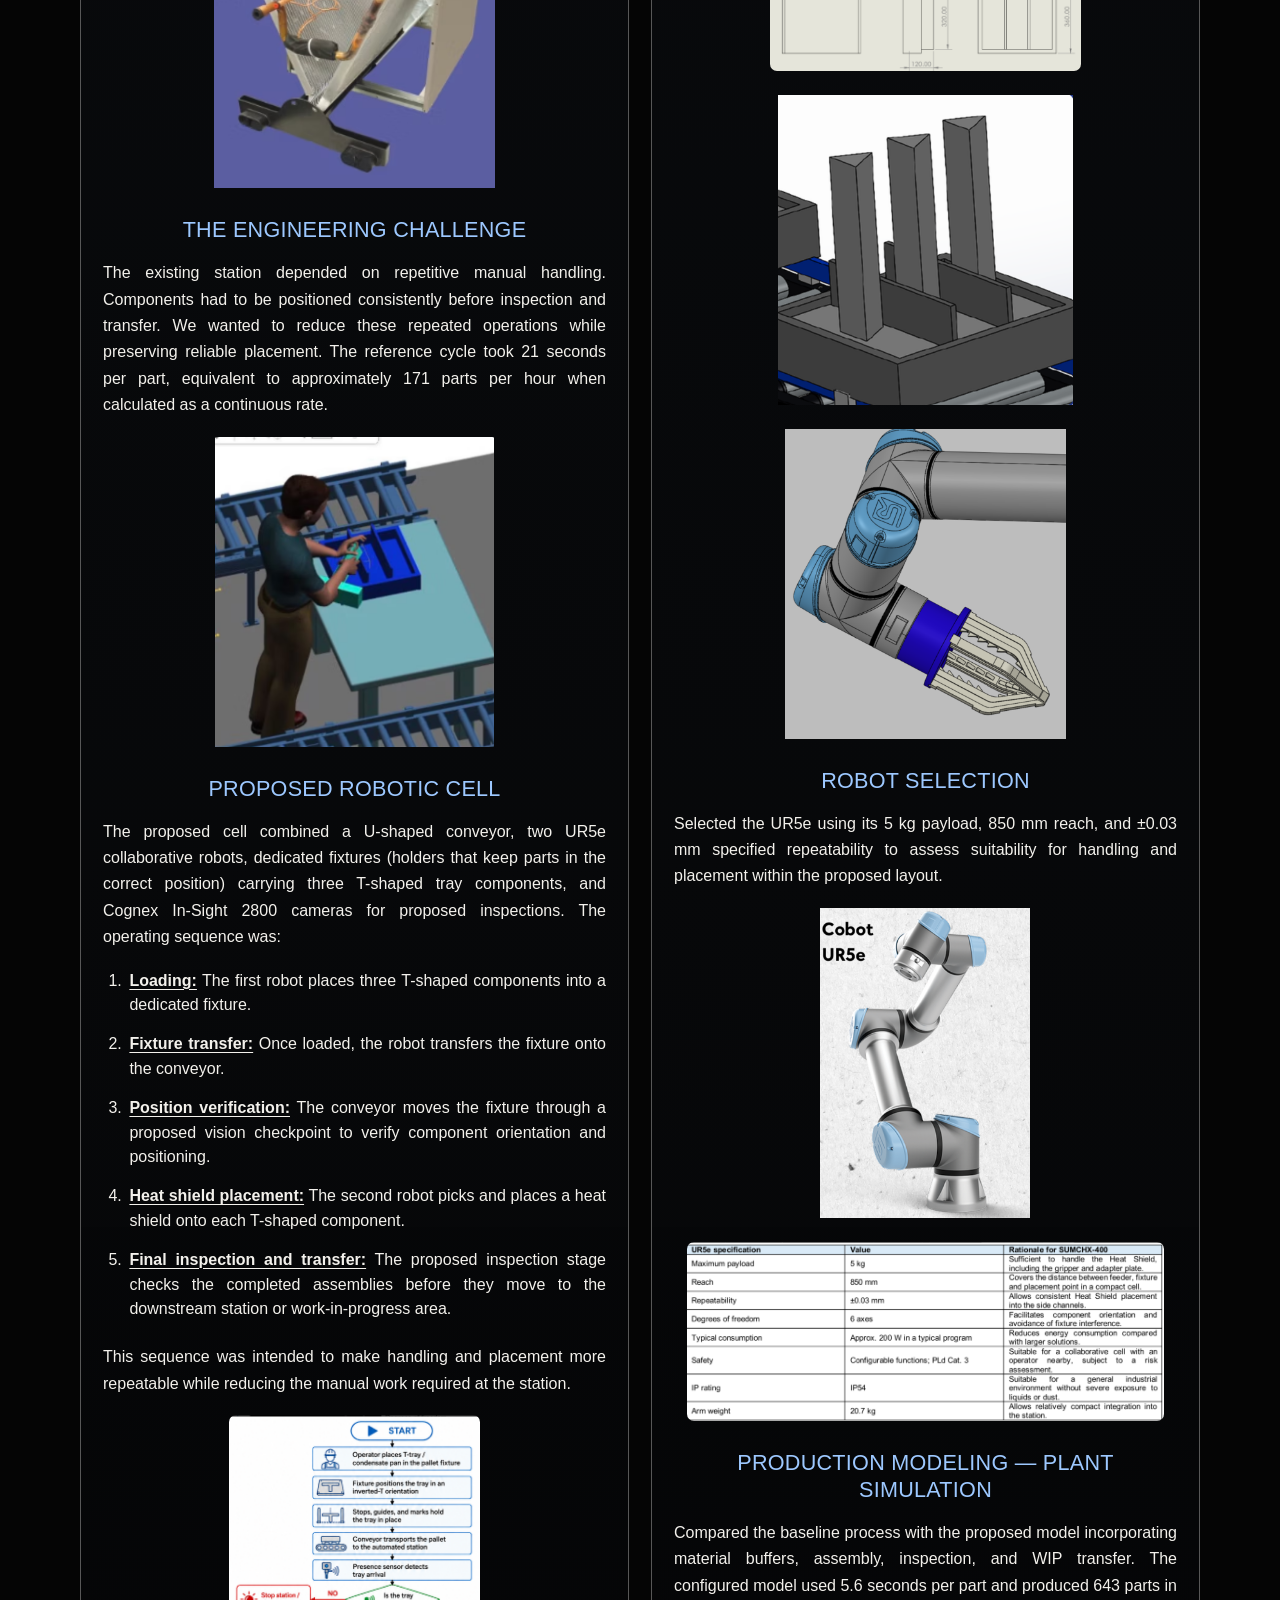
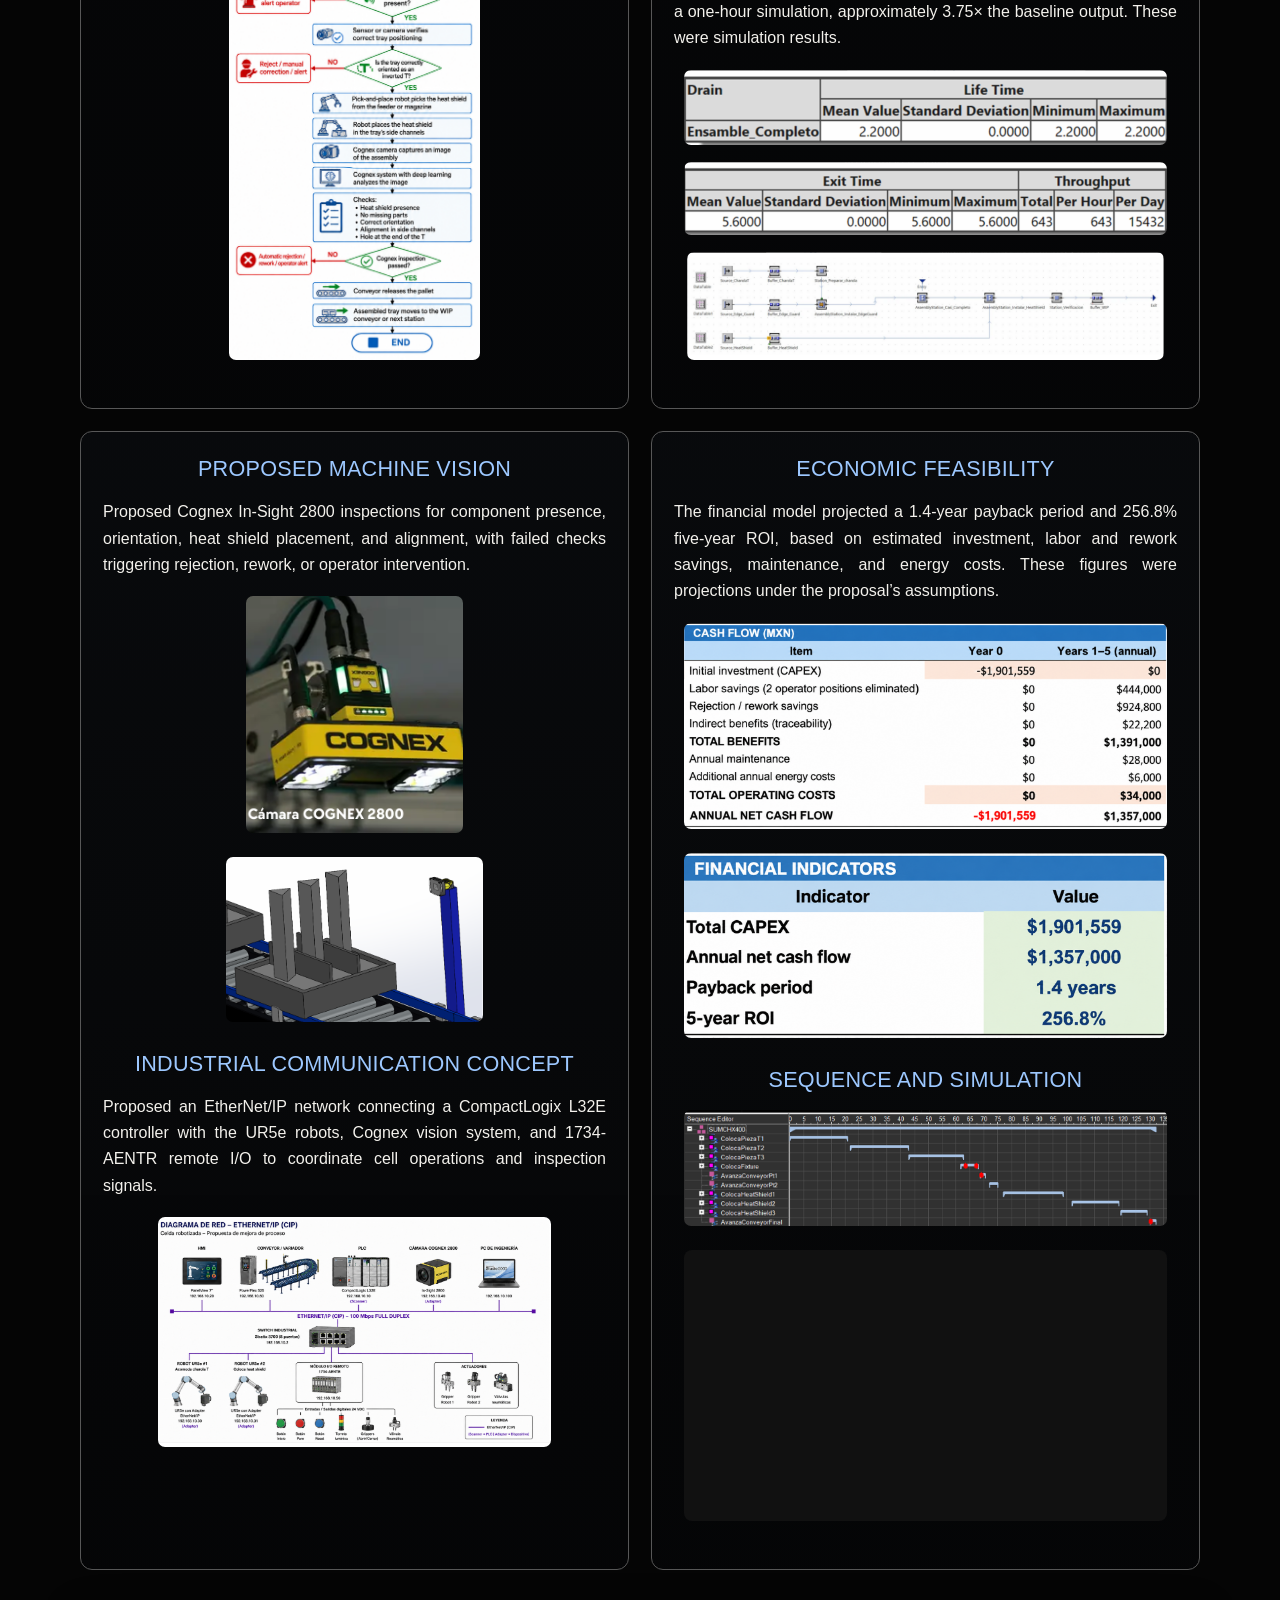
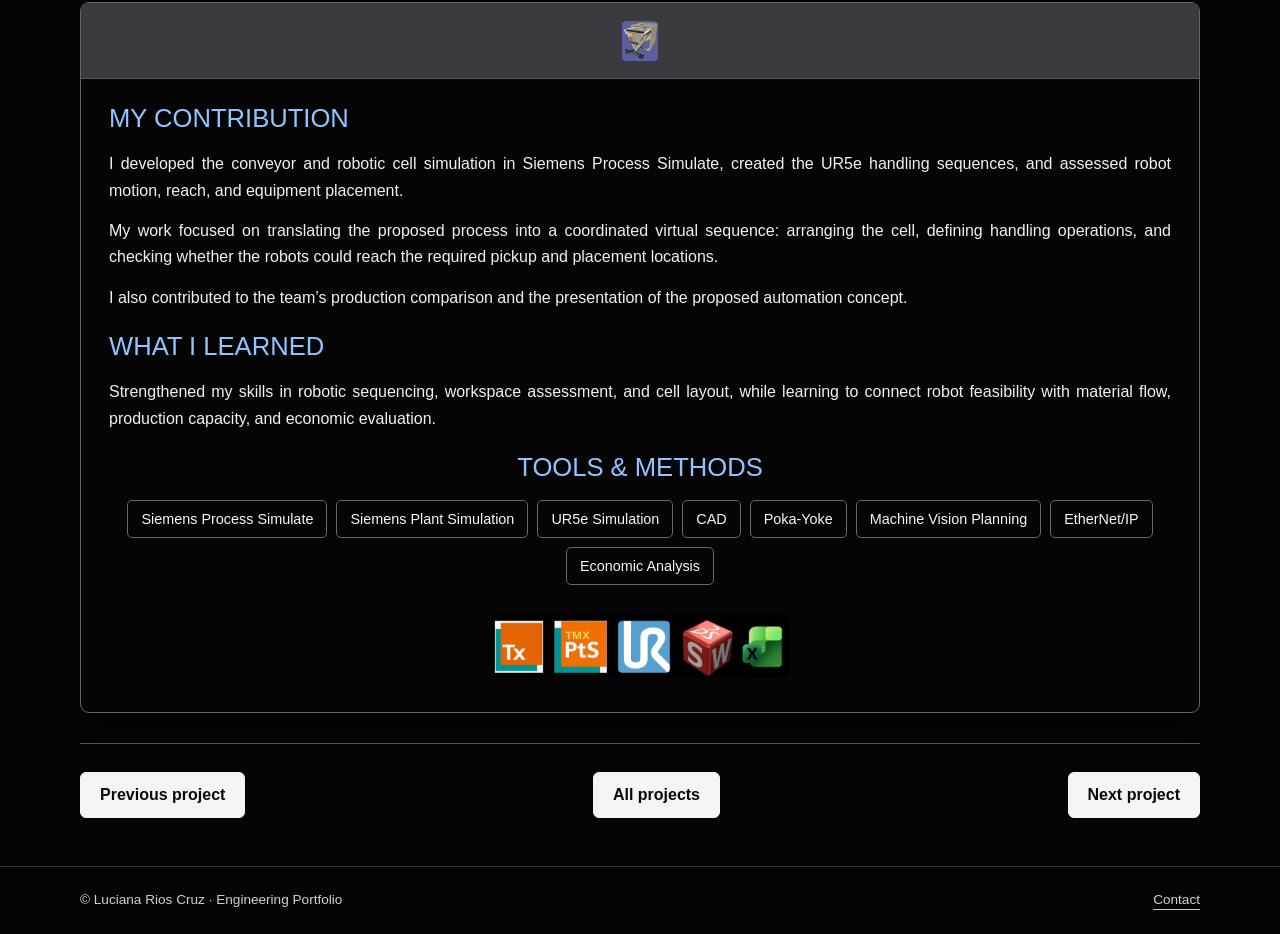
==== commit 6580c762: "Add files via upload" ====
--- a/carrier.html
+++ b/carrier.html
@@ -506,6 +506,30 @@
 @media(max-width:600px){#main .cinematic-review{margin:14px 0 22px}#main .cinematic-stage{aspect-ratio:1.12;min-height:310px;border-radius:11px}#main .cinematic-arrow{width:35px;height:35px}#main .cinematic-arrow svg{height:18px;width:18px}#main .cinematic-back{left:6px}#main .cinematic-next{right:6px}#main .manual-main{left:8%;top:8%;width:48%;bottom:8%}#main .manual-tray{right:8%;top:17%;width:33%;bottom:17%}#main .solution-robot{left:8%;top:8%;bottom:8%;width:31%}#main .solution-fixture{left:43%;top:8%;bottom:8%;width:31%}#main .solution-gripper,#main .solution-vision{right:4%;width:20%;height:38%}#main .simulation-flow{left:8%;right:8%;height:30%}#main .simulation-life{top:43%;width:40%;height:20%}#main .simulation-throughput{bottom:8%;width:40%;height:20%}#main .simulation-sequence{top:43%;bottom:8%;width:40%}#main .cinematic-thumb{width:78px;height:53px}#main .cinematic-thumbnails{gap:8px}#main .cinematic-art{padding:4px;border-radius:7px}#main .project-panel section+section{margin-top:22px}}
 @media(prefers-reduced-motion:reduce){#main .cinematic-slide,#main .cinematic-art,#main .cinematic-art img,#main .cinematic-thumb{transition:none!important;animation:none!important}#main .cinematic-progress{display:none}}
 </style>
+
+<style id="carrier-parallax-design">
+/* Parallax motion layer for the cinematic review and a more premium motion feel. */
+#main .cinematic-stage{perspective:1600px;transform-style:preserve-3d;overflow:hidden}
+#main .cinematic-stage::before{content:"";position:absolute;inset:-18%;pointer-events:none;z-index:0;background:radial-gradient(circle at var(--mx,50%) var(--my,40%),rgba(95,165,255,.14),transparent 28%),radial-gradient(circle at calc(100% - var(--mx,50%)) calc(100% - var(--my,40%)),rgba(69,122,201,.10),transparent 34%);opacity:.9;transition:opacity .35s ease,transform .45s ease}
+#main .cinematic-scene{transform-style:preserve-3d}
+#main .cinematic-slide{will-change:opacity,transform,filter}
+#main .cinematic-art{will-change:transform,opacity;backface-visibility:hidden;transform-origin:center center}
+#main .cinematic-art img{will-change:transform;backface-visibility:hidden}
+#main .cinematic-slide.is-current .cinematic-art{animation:carrierFloatIn 950ms cubic-bezier(.18,.88,.24,1) both}
+#main .cinematic-slide.is-current .cinematic-art:nth-of-type(2){animation-delay:110ms}
+#main .cinematic-slide.is-current .cinematic-art:nth-of-type(3){animation-delay:180ms}
+#main .cinematic-slide.is-current .cinematic-art:nth-of-type(4){animation-delay:250ms}
+@keyframes carrierFloatIn{from{opacity:0;transform:translate3d(0,34px,0) scale(.965)}to{opacity:1;transform:translate3d(0,0,0) scale(1)}}
+#main .cinematic-stage:hover .cinematic-arrow{box-shadow:0 8px 20px rgba(0,0,0,.4),0 0 0 1px rgba(125,188,255,.22)}
+#main .carrier-hover-banner{margin-top:22px;margin-bottom:14px;transform:translateZ(0)}
+#main .carrier-hover-banner img{transition:transform .7s cubic-bezier(.16,1,.3,1),box-shadow .35s ease;box-shadow:0 8px 28px rgba(0,0,0,.22)}
+@media(hover:hover){#main .carrier-hover-banner:hover img{transform:translateY(-2px) scale(1.01);box-shadow:0 16px 34px rgba(0,0,0,.3)}}
+#main .project-panel,#main .carrier-summary-card{transition:transform .45s cubic-bezier(.16,1,.3,1),box-shadow .32s ease,border-color .28s ease}
+#main .project-panel.ux-revealed,#main .carrier-summary-card.ux-revealed{transform:translateY(0)}
+#main .project-panel.ux-reveal-pending,#main .carrier-summary-card.ux-reveal-pending{transform:translateY(18px)}
+@media(prefers-reduced-motion:reduce){#main .cinematic-stage::before,#main .carrier-hover-banner img,#main .project-panel,#main .carrier-summary-card{transition:none!important}#main .cinematic-slide.is-current .cinematic-art{animation:none!important}}
+</style>
+
 </head>
 <body>
 <a class="skip" href="#main">Skip to content</a>
@@ -739,4 +763,94 @@
  window.addEventListener('pagehide',()=>{cancelAnimationFrame(raf);observer.disconnect();},{once:true});
 })();
 </script>
+
+<script id="carrier-parallax-script">
+(()=>{
+  'use strict';
+  const root=document.getElementById('project-review');
+  if(!root) return;
+  const stage=root.querySelector('.cinematic-stage');
+  const slides=[...root.querySelectorAll('.cinematic-slide')];
+  const reduced=window.matchMedia('(prefers-reduced-motion: reduce)');
+  const depthSets={0:[1.25,.8],1:[.65,1.05,1.15,1.25],2:[1.1,.7,.75,1.0]};
+
+  slides.forEach((slide,sceneIdx)=>{
+    const arts=[...slide.querySelectorAll('.cinematic-art')];
+    arts.forEach((art,i)=>{art.dataset.depth=(depthSets[sceneIdx]&&depthSets[sceneIdx][i])||(.75+i*.18);});
+  });
+
+  let pointerX=0,pointerY=0,targetX=0,targetY=0,raf=0,active=true;
+
+  function currentSlide(){return root.querySelector('.cinematic-slide.is-current');}
+
+  function getScrollFactor(){
+    const rect=root.getBoundingClientRect();
+    const vh=window.innerHeight||document.documentElement.clientHeight;
+    const center=rect.top + rect.height/2;
+    const delta=(center - vh/2)/(vh/2);
+    return Math.max(-1, Math.min(1, delta));
+  }
+
+  function updateStageGlow(){
+    const mx=((targetX+1)/2*100).toFixed(2)+'%';
+    const my=((targetY+1)/2*100).toFixed(2)+'%';
+    stage.style.setProperty('--mx',mx);
+    stage.style.setProperty('--my',my);
+  }
+
+  function apply(){
+    raf=0;
+    if(!active) return;
+    if(reduced.matches){
+      const slide=currentSlide();
+      if(slide){slide.querySelectorAll('.cinematic-art').forEach(art=>art.style.transform='translate3d(0,0,0) scale(1)');}
+      return;
+    }
+    pointerX += (targetX-pointerX)*0.09;
+    pointerY += (targetY-pointerY)*0.09;
+    const scrollShift=getScrollFactor();
+    const slide=currentSlide();
+    if(slide){
+      slide.querySelectorAll('.cinematic-art').forEach((art,idx)=>{
+        const depth=Number(art.dataset.depth||1);
+        const x=pointerX*18*depth;
+        const y=pointerY*11*depth + scrollShift*14*depth;
+        const rz=pointerX*depth*2.8;
+        const ry=pointerX*depth*5.5;
+        const rx=-pointerY*depth*4.0;
+        const scale=1 + depth*0.012;
+        art.style.transform=`translate3d(${x.toFixed(2)}px, ${y.toFixed(2)}px, 0) rotateX(${rx.toFixed(2)}deg) rotateY(${ry.toFixed(2)}deg) rotateZ(${rz.toFixed(2)}deg) scale(${scale.toFixed(3)})`;
+      });
+    }
+    updateStageGlow();
+    if(Math.abs(targetX-pointerX)>.002 || Math.abs(targetY-pointerY)>.002 || Math.abs(scrollShift)>.01){raf=requestAnimationFrame(apply);}
+  }
+
+  function request(){ if(!raf) raf=requestAnimationFrame(apply); }
+
+  function setPointerFromEvent(e){
+    const rect=stage.getBoundingClientRect();
+    const x=((e.clientX-rect.left)/rect.width)*2-1;
+    const y=((e.clientY-rect.top)/rect.height)*2-1;
+    targetX=Math.max(-1,Math.min(1,x));
+    targetY=Math.max(-1,Math.min(1,y));
+    request();
+  }
+
+  stage.addEventListener('mousemove',setPointerFromEvent);
+  stage.addEventListener('mouseenter',setPointerFromEvent);
+  stage.addEventListener('mouseleave',()=>{targetX=0;targetY=0;request();});
+  stage.addEventListener('focusin',()=>{targetX=0;targetY=0;request();});
+  window.addEventListener('scroll',request,{passive:true});
+  window.addEventListener('resize',request,{passive:true});
+  document.addEventListener('visibilitychange',()=>{active=!document.hidden;if(active) request();});
+
+  const slideObserver=new MutationObserver(request);
+  slides.forEach(slide=>slideObserver.observe(slide,{attributes:true,attributeFilter:['class']}));
+  reduced.addEventListener('change',request);
+  request();
+  window.addEventListener('pagehide',()=>{slideObserver.disconnect();if(raf) cancelAnimationFrame(raf);},{once:true});
+})();
+</script>
+
 </body></html>
